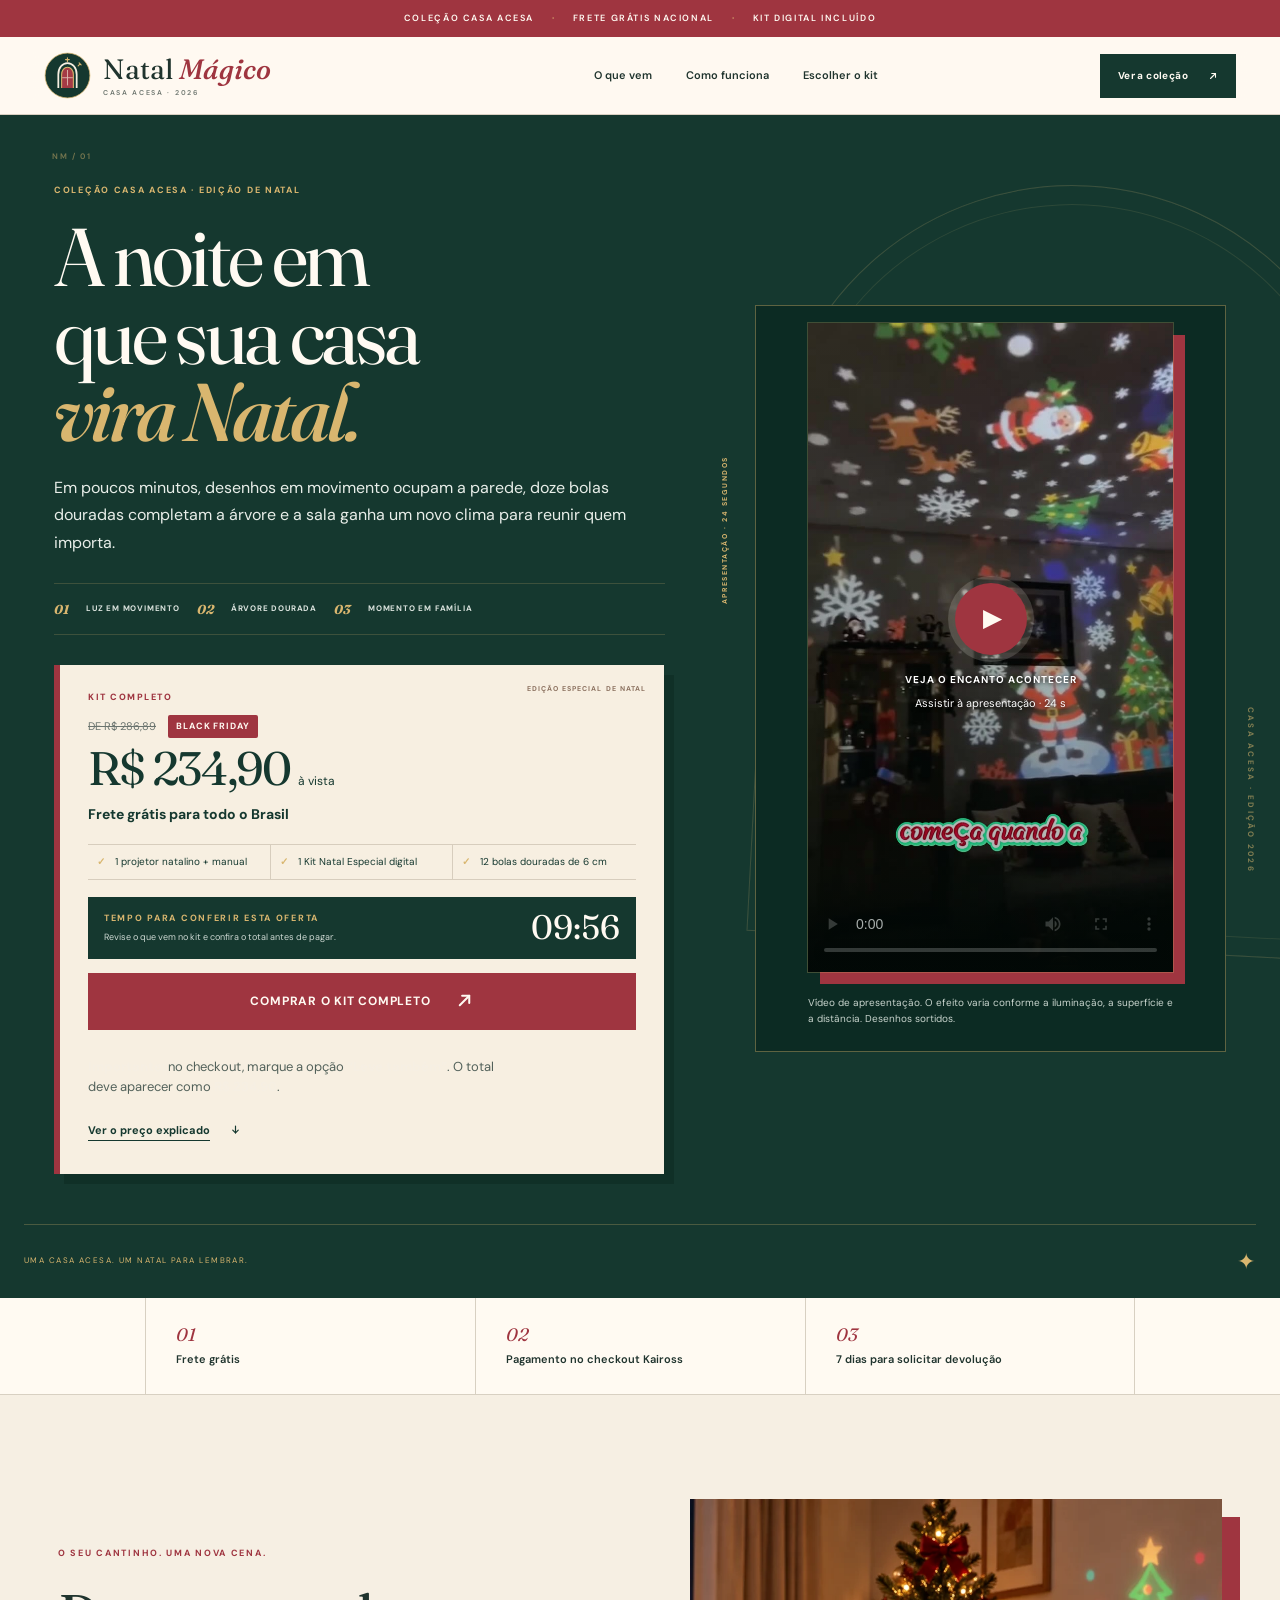
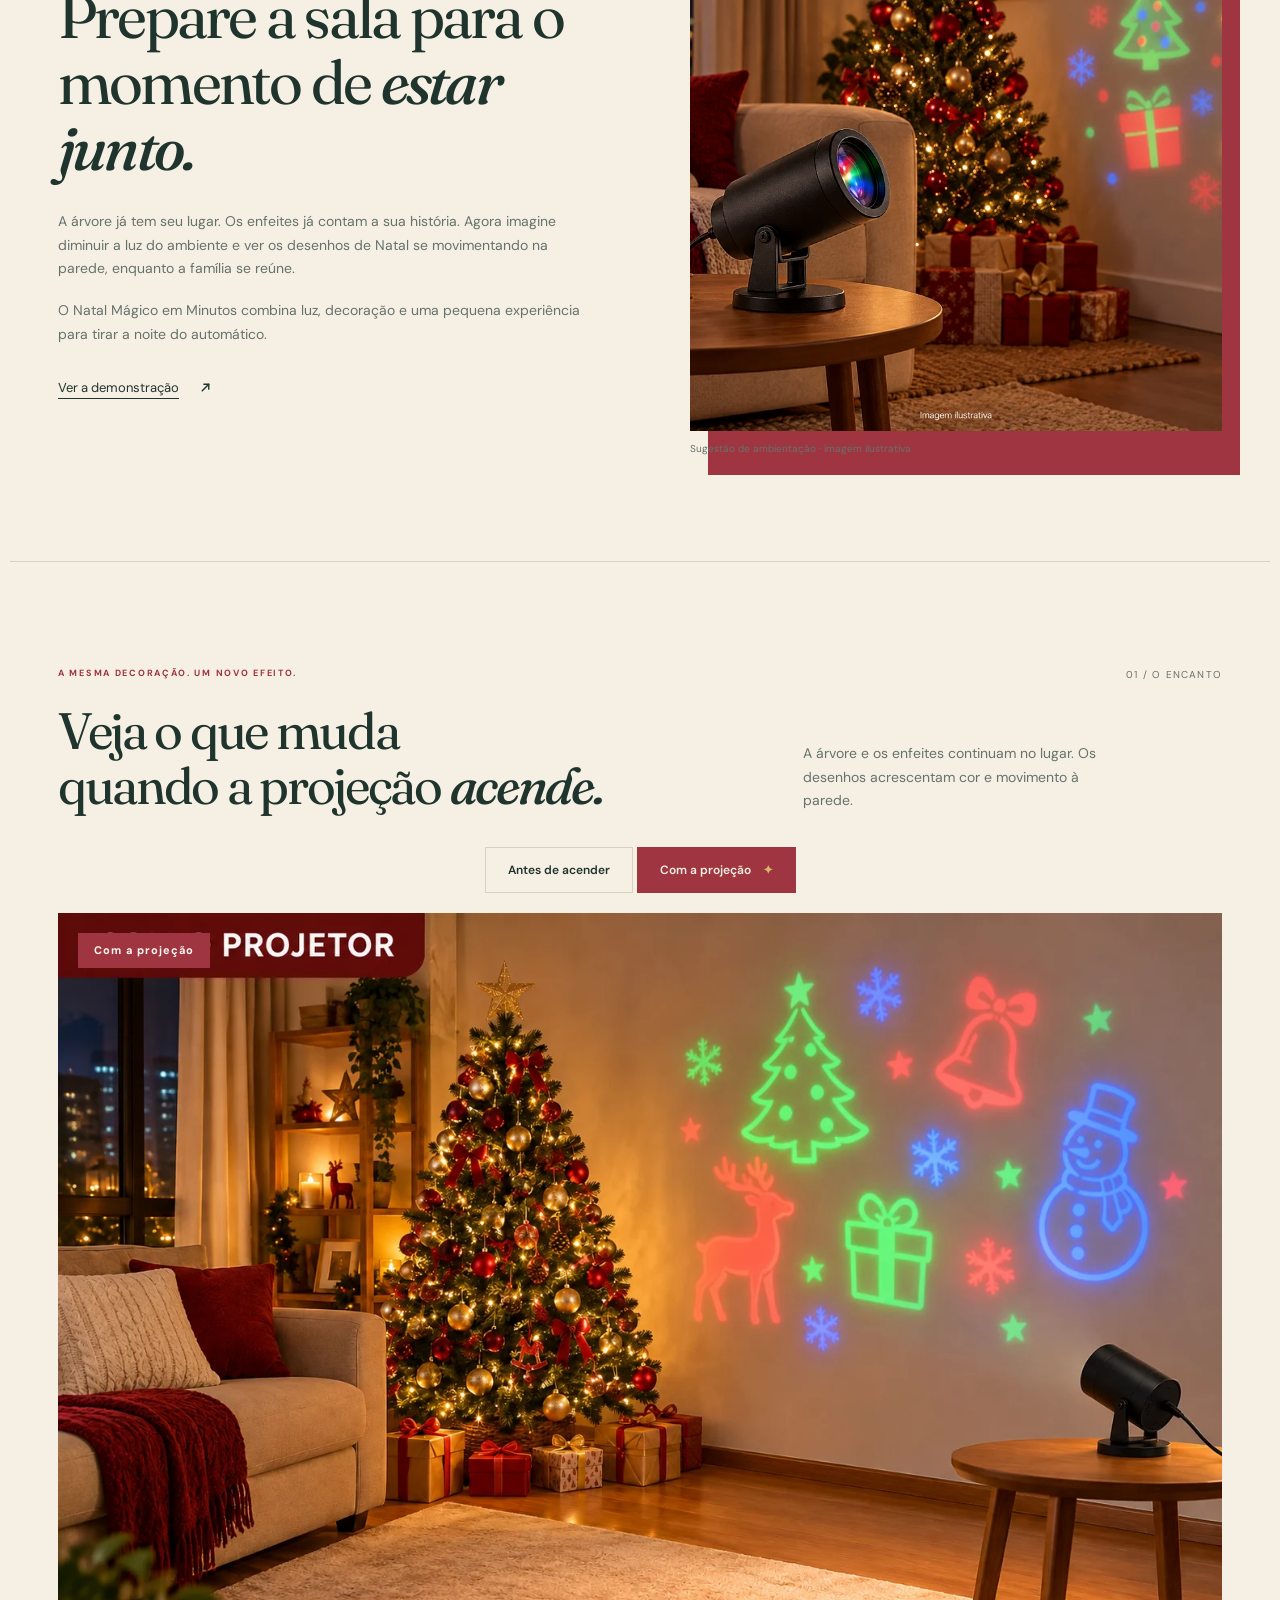
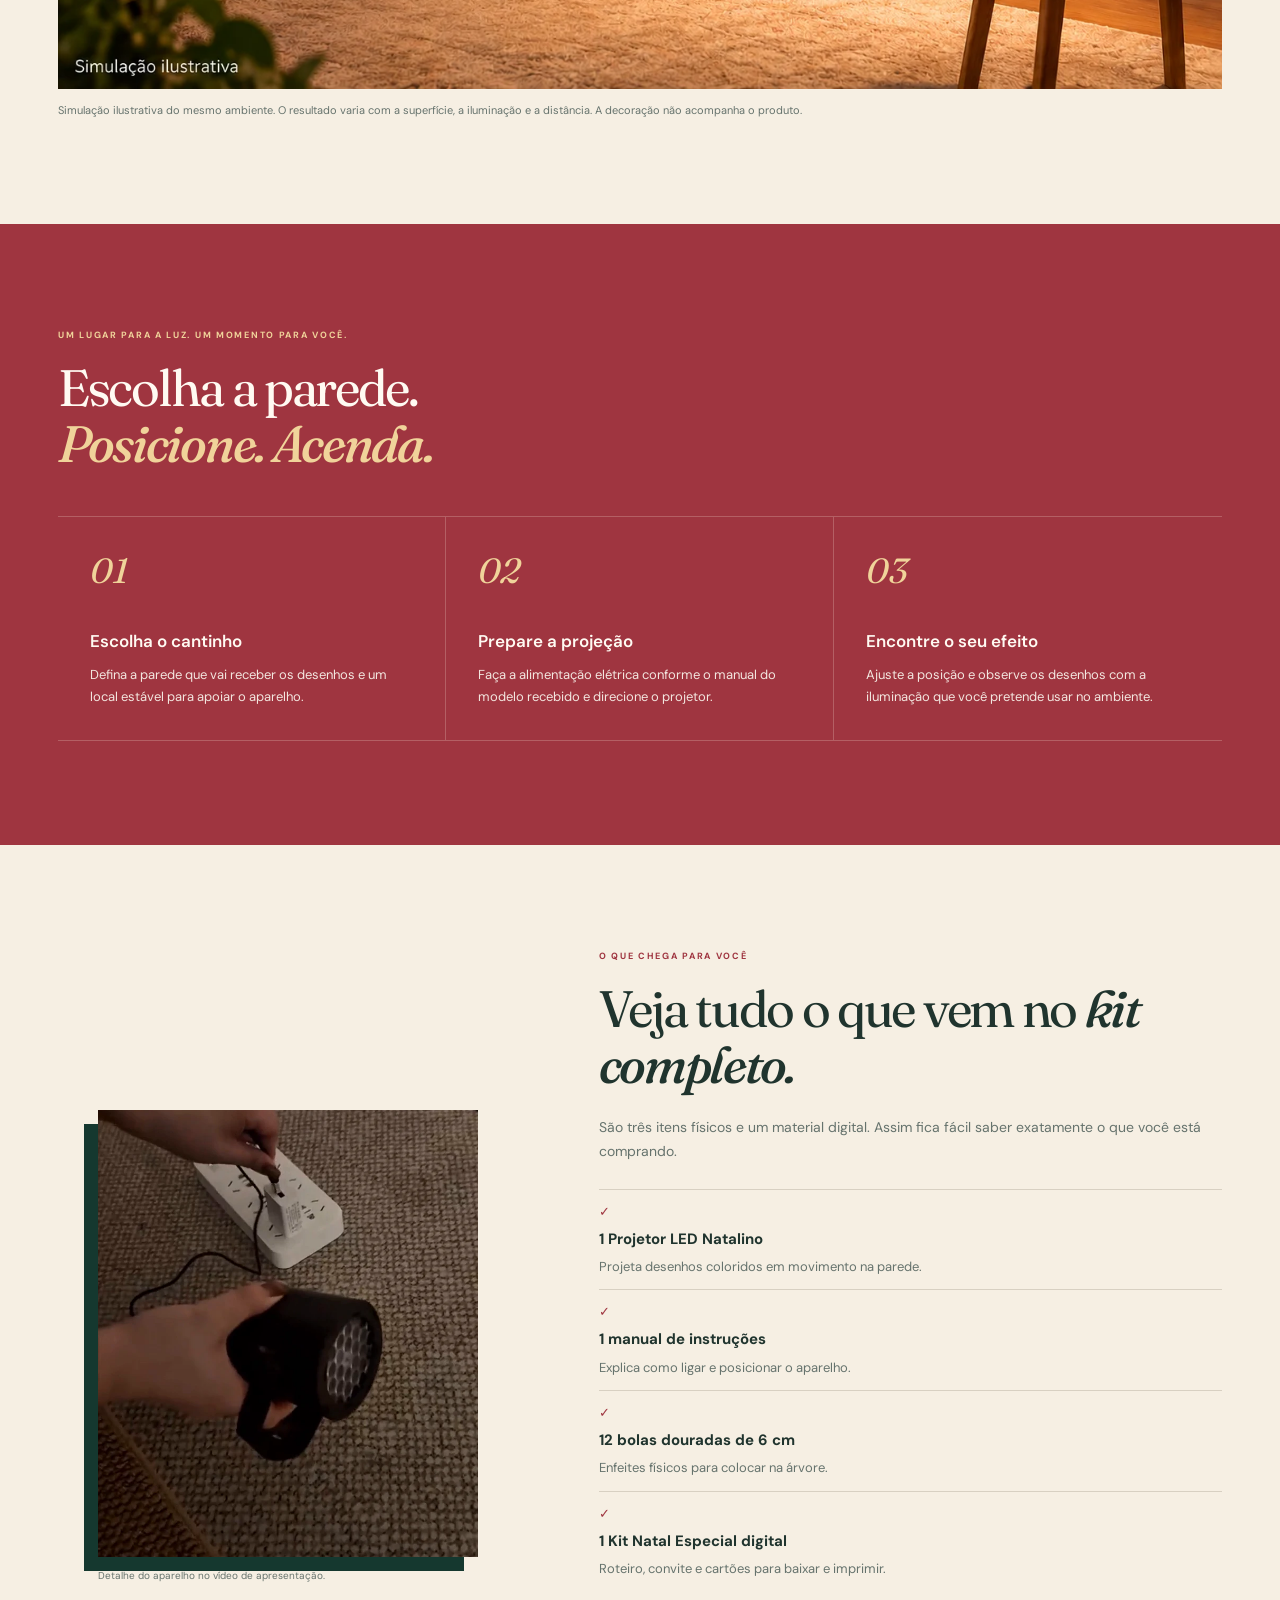
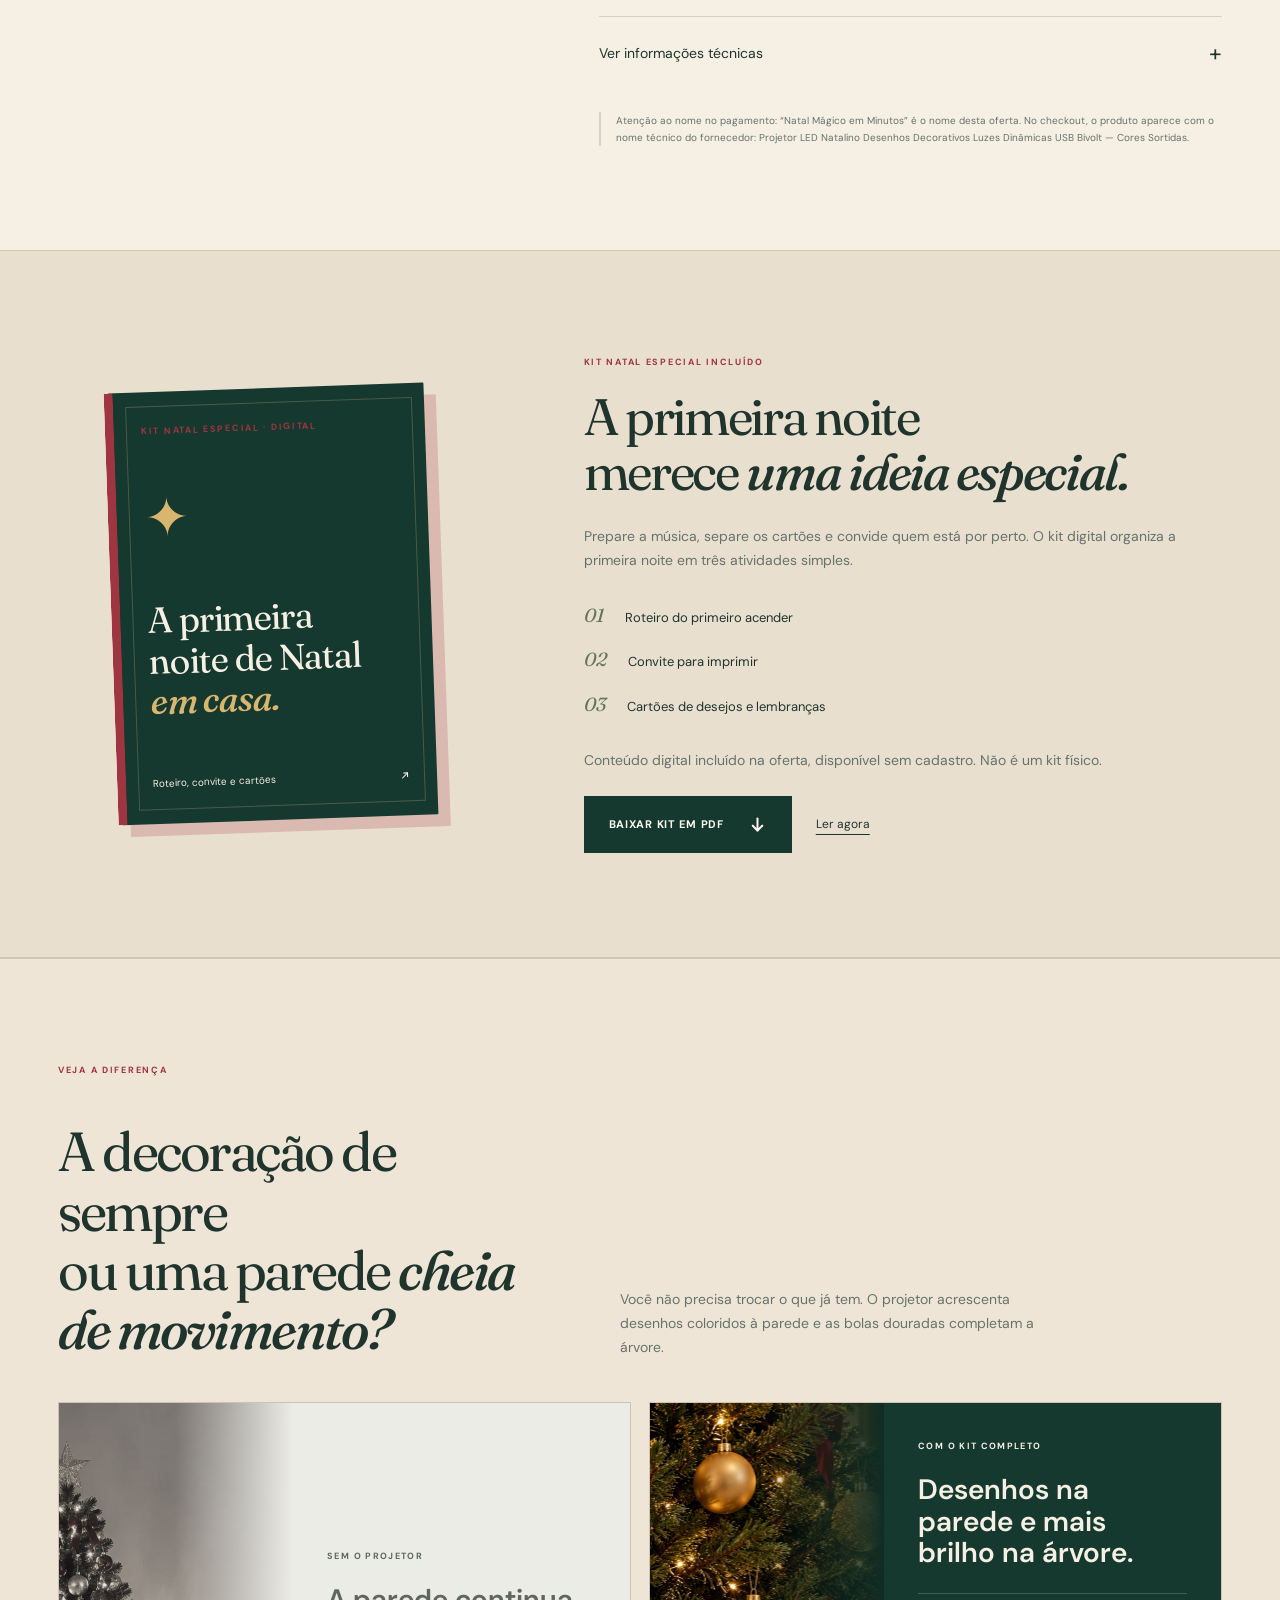
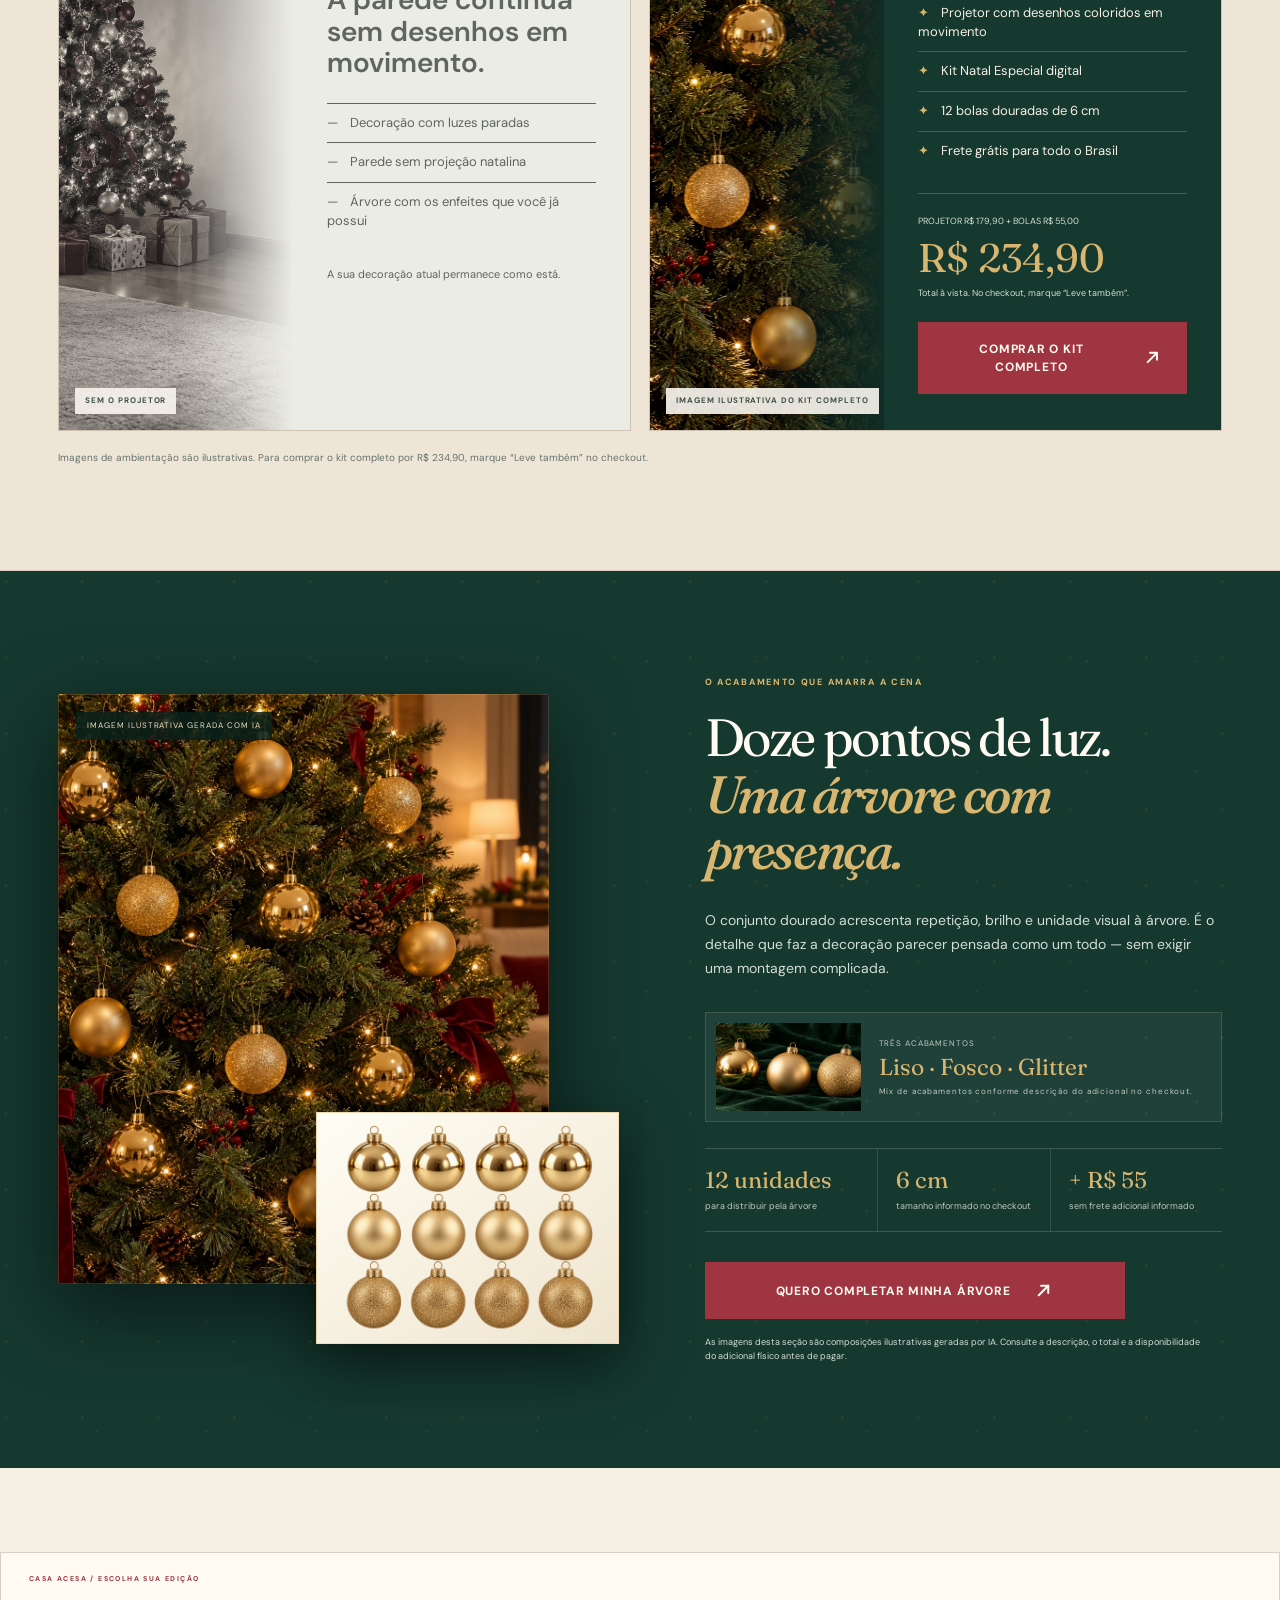
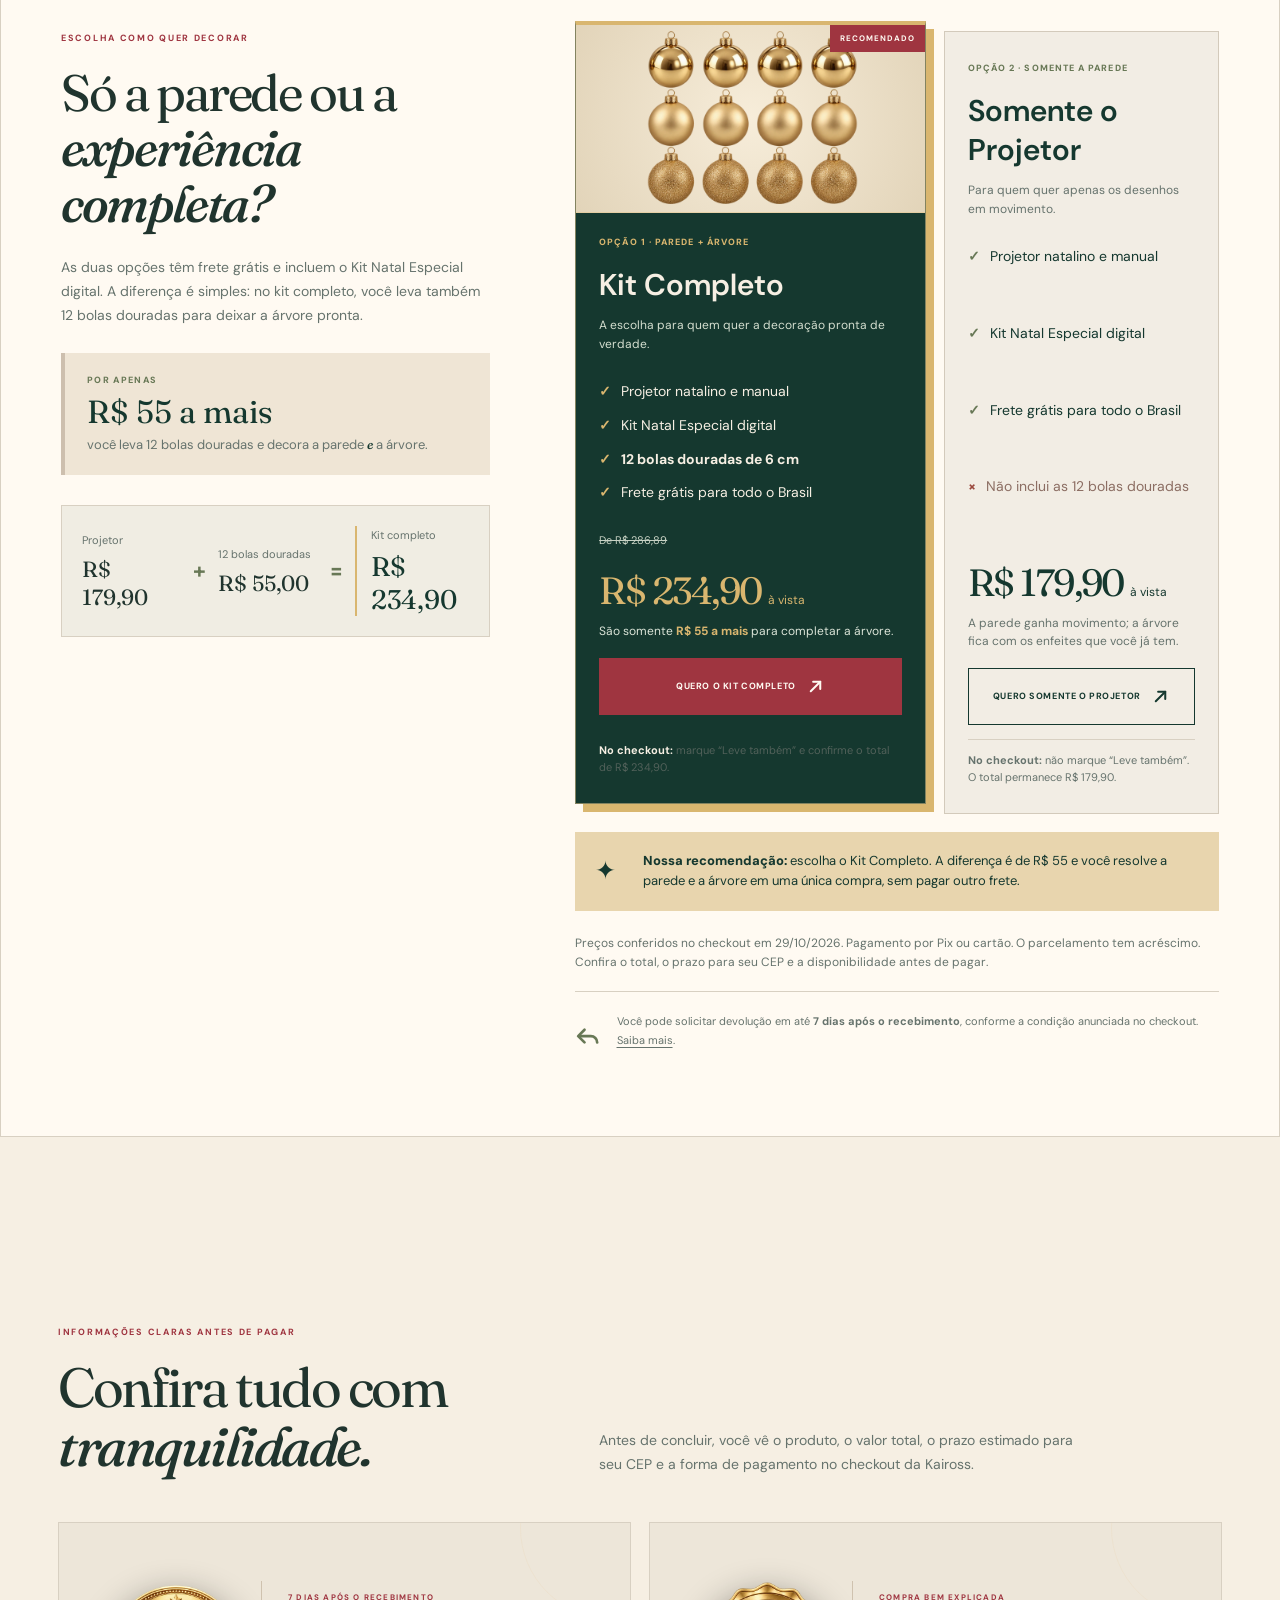
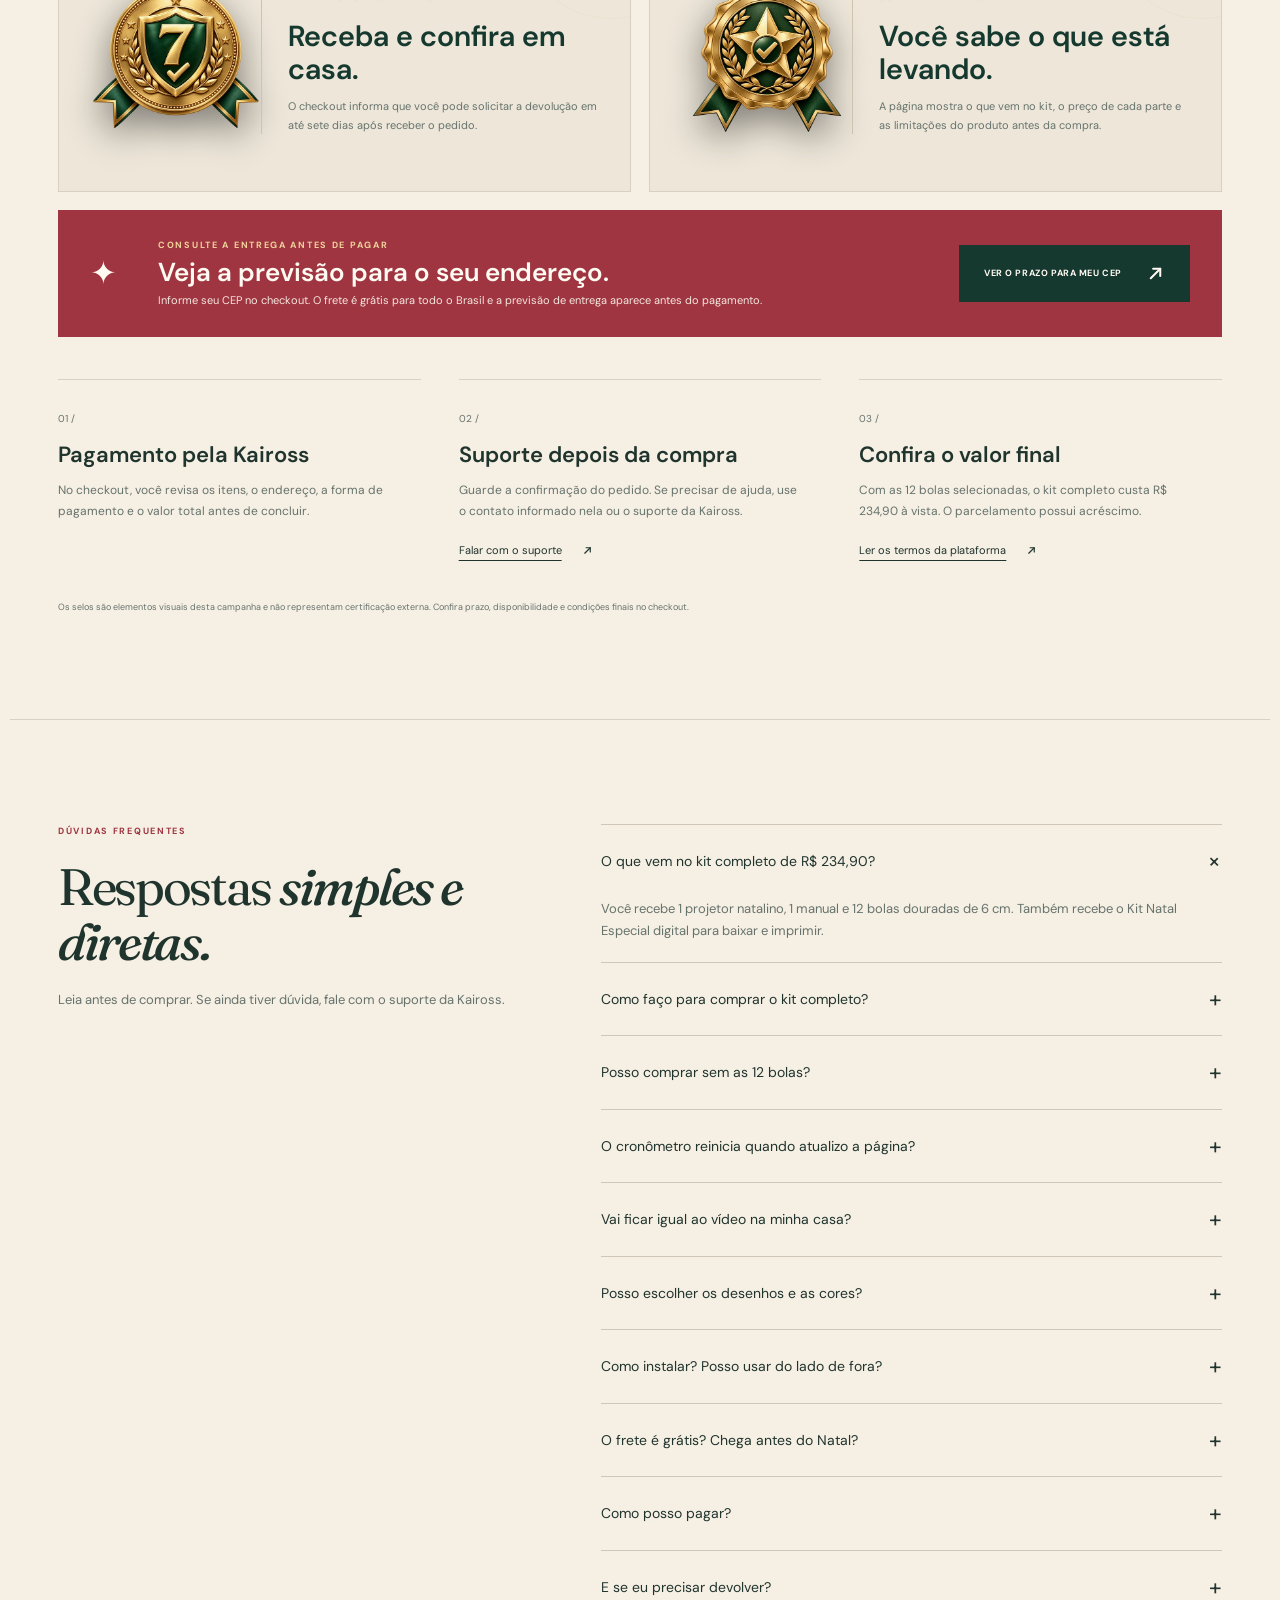
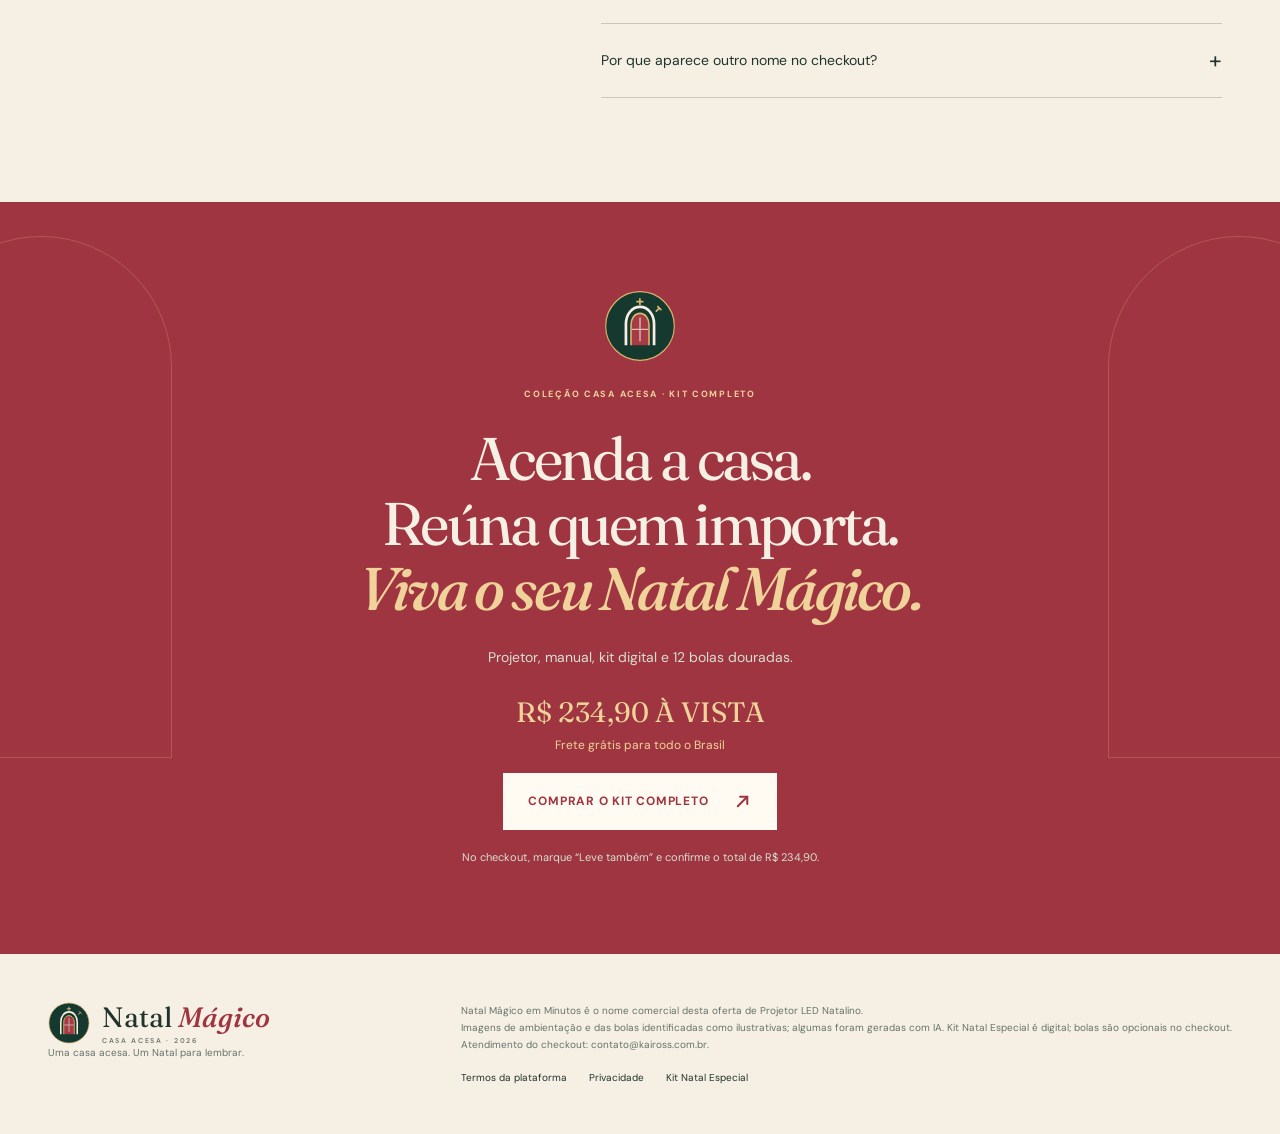
==== index.html @ cd1e938e "Corrige layout mobile do hero" ====
<!doctype html>
<html lang="pt-BR">
<head>
<meta charset="utf-8"><meta name="viewport" content="width=device-width,initial-scale=1">
<title>Natal Mágico em Minutos | Projetor + Kit Natal Especial</title>
<meta name="description" content="Kit completo Natal Mágico: projetor natalino, manual, Kit Natal Especial digital e 12 bolas douradas por R$ 234,90, com frete grátis.">
<meta name="theme-color" content="#15382f">
<meta property="og:title" content="Natal Mágico em Minutos — acenda, decore e viva o momento.">
<meta property="og:description" content="Projetor natalino + Kit Natal Especial digital. Complete com 12 bolas douradas no checkout.">
<meta property="og:type" content="website"><meta property="og:locale" content="pt_BR">
<meta property="og:image" content="https://projetornatalino.vercel.app/assets/bolas-douradas-arvore.webp">
<link rel="icon" href="favicon.svg" type="image/svg+xml"><link rel="preconnect" href="https://fonts.googleapis.com"><link rel="preconnect" href="https://fonts.gstatic.com" crossorigin><link href="https://fonts.googleapis.com/css2?family=DM+Sans:wght@400;500;600;700&amp;family=Fraunces:ital,opsz,wght@0,9..144,400;0,9..144,600;1,9..144,500&amp;display=swap" rel="stylesheet"><link rel="stylesheet" href="lume.css?v=10">
<!-- Meta Pixel Code -->
<script>
!function(f,b,e,v,n,t,s)
{if(f.fbq)return;n=f.fbq=function(){n.callMethod?
n.callMethod.apply(n,arguments):n.queue.push(arguments)};
if(!f._fbq)f._fbq=n;n.push=n;n.loaded=!0;n.version='2.0';
n.queue=[];t=b.createElement(e);t.async=!0;
t.src=v;s=b.getElementsByTagName(e)[0];
s.parentNode.insertBefore(t,s)}(window, document,'script',
'https://connect.facebook.net/en_US/fbevents.js');
fbq('init', '1838303714208051');
fbq('track', 'PageView');
</script>
<!-- End Meta Pixel Code -->
</head><body class="brand-atelier">
<a class="skip-link" href="#conteudo">Pular para o conteúdo</a>
<noscript><img height="1" width="1" style="display:none" src="https://www.facebook.com/tr?id=1838303714208051&amp;ev=PageView&amp;noscript=1" alt=""></noscript>
<div class="announcement">COLEÇÃO CASA ACESA <span aria-hidden="true">·</span> FRETE GRÁTIS NACIONAL <span aria-hidden="true">·</span> KIT DIGITAL INCLUÍDO</div>
<header class="site-header"><a class="wordmark" href="#inicio" aria-label="Natal Mágico, início"><img class="brand-mark" src="assets/natal-magico-selo.svg" alt="" width="48" height="48"><span class="brand-name">Natal <em>Mágico</em><small>CASA ACESA · 2026</small></span></a><nav aria-label="Principal"><a href="#detalhes">O que vem</a><a href="#efeito">Como funciona</a><a href="#oferta">Escolher o kit</a></nav><a class="header-buy" href="#oferta">Ver a coleção <span aria-hidden="true">↗</span></a></header>
<main id="conteudo">
<section class="hero" id="inicio" aria-labelledby="hero-title"><div class="hero-inner">
<div class="hero-heading"><p class="eyebrow">COLEÇÃO CASA ACESA · EDIÇÃO DE NATAL</p><h1 id="hero-title">A noite em que sua casa <em>vira Natal.</em></h1><p class="intro">Em poucos minutos, desenhos em movimento ocupam a parede, doze bolas douradas completam a árvore e a sala ganha um novo clima para reunir quem importa.</p><p class="hero-signature" aria-label="Projeção em movimento, decoração dourada e ritual em família"><span>01</span> LUZ EM MOVIMENTO <span>02</span> ÁRVORE DOURADA <span>03</span> MOMENTO EM FAMÍLIA</p></div>
<figure class="hero-media" id="video-produto"><div class="video-shell"><video id="product-video" width="720" height="1280" controls playsinline webkit-playsinline preload="metadata" poster="assets/vsl-projetor-capa.jpg" x-webkit-airplay="allow" aria-label="Apresentação do Natal Mágico em Minutos" aria-describedby="video-caption"><source src="assets/lume-noel-demo-ios.mp4" type="video/mp4"><track kind="captions" src="assets/lume-noel.vtt" srclang="pt-BR" label="Português" default>Seu navegador não suporta vídeo. <a href="assets/lume-noel-demo-ios.mp4">Abrir apresentação</a>.</video><button class="video-play" type="button" aria-controls="product-video"><span class="play-circle" aria-hidden="true">▶</span><span>VEJA O ENCANTO ACONTECER<small>Assistir à apresentação · 24 s</small></span></button></div><figcaption id="video-caption">Vídeo de apresentação. O efeito varia conforme a iluminação, a superfície e a distância. Desenhos sortidos.</figcaption><p class="video-status" role="status" aria-live="polite"></p><noscript><a class="light-link" href="assets/lume-noel-demo-ios.mp4">Abrir vídeo de apresentação</a></noscript></figure>
<div class="hero-offer"><p class="offer-name">KIT COMPLETO</p><div class="bf-price"><span>DE R$ 286,89</span><strong>BLACK FRIDAY</strong></div><p class="price">R$ 234,90 <span>à vista</span></p><p class="shipping">Frete grátis para todo o Brasil</p><ul class="hero-includes"><li>1 projetor natalino + manual</li><li>1 Kit Natal Especial digital</li><li>12 bolas douradas de 6 cm</li></ul><div class="countdown-card" data-countdown-card><span class="eyebrow">TEMPO PARA CONFERIR ESTA OFERTA</span><time class="countdown" data-countdown datetime="PT10M" aria-label="10 minutos restantes">10:00</time><p data-countdown-copy>Revise o que vem no kit e confira o total antes de pagar.</p><p class="sr-only" data-countdown-status aria-live="polite"></p></div><a class="button gold" href="https://pay.kaiross.com.br/gt3XULKfwOzV">COMPRAR O KIT COMPLETO<span aria-hidden="true">↗</span></a><p class="checkout-help"><strong>Importante:</strong> no checkout, marque a opção <strong>“Leve também”</strong>. O total deve aparecer como <strong>R$ 234,90</strong>.</p><a class="light-link" href="#oferta">Ver o preço explicado <span aria-hidden="true">↓</span></a></div>
</div><div class="hero-bottom"><span>UMA CASA ACESA. UM NATAL PARA LEMBRAR.</span><span aria-hidden="true">✦</span></div></section>
<div class="benefit-strip" aria-label="Destaques da compra"><span><b aria-hidden="true">✓</b> Frete grátis</span><span><b aria-hidden="true">✓</b> Pagamento no checkout Kaiross</span><span><b aria-hidden="true">✓</b> 7 dias para solicitar devolução</span></div>

<section class="section story" aria-labelledby="story-title"><div class="story-copy"><p class="eyebrow">O SEU CANTINHO. UMA NOVA CENA.</p><h2 id="story-title">Prepare a sala para o momento de <em>estar junto.</em></h2><p>A árvore já tem seu lugar. Os enfeites já contam a sua história. Agora imagine diminuir a luz do ambiente e ver os desenhos de Natal se movimentando na parede, enquanto a família se reúne.</p><p>O Natal Mágico em Minutos combina luz, decoração e uma pequena experiência para tirar a noite do automático.</p><a class="text-link" href="#video-produto">Ver a demonstração <span aria-hidden="true">↗</span></a></div><figure class="story-photo"><img src="assets/sala-lume.webp" alt="Sugestão ilustrativa de uma sala com árvore e projeção de desenhos natalinos" width="1200" height="1200" loading="lazy"><figcaption>Sugestão de ambientação · imagem ilustrativa</figcaption></figure></section>

<section class="section effect" id="efeito" aria-labelledby="effect-title"><div class="section-top"><p class="eyebrow">A MESMA DECORAÇÃO. UM NOVO EFEITO.</p><span class="section-number">01 / O ENCANTO</span></div><div class="split-heading"><h2 id="effect-title">Veja o que muda<br> quando a projeção <em>acende.</em></h2><p>A árvore e os enfeites continuam no lugar. Os desenhos acrescentam cor e movimento à parede.</p></div><div class="comparison-switch" role="group" aria-label="Comparar a ambientação"><button type="button" data-scene="before" aria-pressed="false" aria-controls="comparison-image">Antes de acender</button><button type="button" class="active" data-scene="after" aria-pressed="true" aria-controls="comparison-image">Com a projeção <span aria-hidden="true">✦</span></button></div><figure class="comparison-figure"><img id="comparison-image" src="assets/depois-lume.webp" width="1440" height="960" alt="Simulação da sala com desenhos natalinos projetados na parede" loading="lazy"><span class="image-tag" id="comparison-label">Com a projeção</span><figcaption>Simulação ilustrativa do mesmo ambiente. O resultado varia com a superfície, a iluminação e a distância. A decoração não acompanha o produto.</figcaption></figure><p id="comparison-status" class="sr-only" aria-live="polite"></p><noscript><p>Antes de acender:</p><img src="assets/antes-lume.webp" alt="Simulação da mesma sala sem a projeção" loading="lazy"></noscript></section>

<section class="steps-band" aria-labelledby="steps-title"><div class="section"><p class="eyebrow">UM LUGAR PARA A LUZ. UM MOMENTO PARA VOCÊ.</p><h2 id="steps-title">Escolha a parede.<br> <em>Posicione. Acenda.</em></h2><div class="steps"><article><span>01</span><h3>Escolha o cantinho</h3><p>Defina a parede que vai receber os desenhos e um local estável para apoiar o aparelho.</p></article><article><span>02</span><h3>Prepare a projeção</h3><p>Faça a alimentação elétrica conforme o manual do modelo recebido e direcione o projetor.</p></article><article><span>03</span><h3>Encontre o seu efeito</h3><p>Ajuste a posição e observe os desenhos com a iluminação que você pretende usar no ambiente.</p></article></div></div></section>

<section class="section product" id="detalhes" aria-labelledby="product-title"><figure class="product-photo"><img src="assets/aparelho-lume.webp" width="720" height="1280" alt="Detalhe do aparelho e da conexão, extraído do vídeo de apresentação" loading="lazy"><figcaption>Detalhe do aparelho no vídeo de apresentação.</figcaption></figure><div class="product-copy"><p class="eyebrow">O QUE CHEGA PARA VOCÊ</p><h2 id="product-title">Veja tudo o que vem no <em>kit completo.</em></h2><p>São três itens físicos e um material digital. Assim fica fácil saber exatamente o que você está comprando.</p><ul class="check-list clear-list"><li><strong>1 Projetor LED Natalino</strong><span>Projeta desenhos coloridos em movimento na parede.</span></li><li><strong>1 manual de instruções</strong><span>Explica como ligar e posicionar o aparelho.</span></li><li><strong>12 bolas douradas de 6 cm</strong><span>Enfeites físicos para colocar na árvore.</span></li><li><strong>1 Kit Natal Especial digital</strong><span>Roteiro, convite e cartões para baixar e imprimir.</span></li></ul><details class="specs"><summary>Ver informações técnicas <span aria-hidden="true">+</span></summary><dl><div><dt>Efeito</dt><dd>Desenhos natalinos em movimento</dd></div><div><dt>Iluminação</dt><dd>LED RGB multicolorido</dd></div><div><dt>Voltagem informada</dt><dd>Bivolt automático 110 V/220 V</dd></div><div><dt>Variações</dt><dd>Desenhos e cores sortidos</dd></div></dl><p class="fine-print">Siga o manual do modelo recebido para a conexão elétrica. Use em local protegido de chuva e umidade. A cobertura depende da distância, da superfície e da iluminação.</p></details><p class="supplier-note"><strong>Atenção ao nome no pagamento:</strong> “Natal Mágico em Minutos” é o nome desta oferta. No checkout, o produto aparece com o nome técnico do fornecedor: <strong>Projetor LED Natalino Desenhos Decorativos Luzes Dinâmicas USB Bivolt — Cores Sortidas.</strong></p></div></section>

<section class="guide-band" id="roteiro" aria-labelledby="guide-title"><div class="section guide-layout"><a href="roteiro.html" class="guide-cover" aria-label="Abrir o Kit Natal Especial"><span class="eyebrow">KIT NATAL ESPECIAL · DIGITAL</span><span class="cover-star" aria-hidden="true">✦</span><span class="cover-title">A primeira<br> noite de Natal<br> <em>em casa.</em></span><span class="cover-bottom">Roteiro, convite e cartões <span aria-hidden="true">↗</span></span></a><div class="guide-copy"><p class="eyebrow">KIT NATAL ESPECIAL INCLUÍDO</p><h2 id="guide-title">A primeira noite<br> merece <em>uma ideia especial.</em></h2><p>Prepare a música, separe os cartões e convide quem está por perto. O kit digital organiza a primeira noite em três atividades simples.</p><ul class="guide-list"><li><span>01</span> Roteiro do primeiro acender</li><li><span>02</span> Convite para imprimir</li><li><span>03</span> Cartões de desejos e lembranças</li></ul><p class="fine-print">Conteúdo digital incluído na oferta, disponível sem cadastro. Não é um kit físico.</p><div class="guide-actions"><a class="button green" href="downloads/primeira-noite-de-natal.pdf" download>BAIXAR KIT EM PDF <span aria-hidden="true">↓</span></a><a class="text-link" href="roteiro.html">Ler agora</a></div></div></div></section>

<section class="experience-compare" id="comparativo" aria-labelledby="compare-title"><div class="section"><div class="compare-heading"><p class="eyebrow">VEJA A DIFERENÇA</p><h2 id="compare-title">A decoração de sempre<br> ou uma parede <em>cheia de movimento?</em></h2><p>Você não precisa trocar o que já tem. O projetor acrescenta desenhos coloridos à parede e as bolas douradas completam a árvore.</p></div><div class="experience-grid"><article class="experience-card plain"><figure class="experience-media"><img src="assets/antes-lume.webp" alt="Sala natalina sem o efeito de projeção" width="1440" height="960" loading="lazy"><figcaption>Sem o projetor</figcaption></figure><div class="experience-content"><span class="experience-tag">SEM O PROJETOR</span><h3>A parede continua sem desenhos em movimento.</h3><ul><li>Decoração com luzes paradas</li><li>Parede sem projeção natalina</li><li>Árvore com os enfeites que você já possui</li></ul><p class="experience-note">A sua decoração atual permanece como está.</p></div></article><article class="experience-card magic"><figure class="experience-media"><img src="assets/bolas-douradas-arvore.webp" alt="Árvore de Natal decorada com doze bolas douradas em diferentes acabamentos" width="1254" height="1254" loading="lazy"><figcaption>Imagem ilustrativa do kit completo</figcaption></figure><div class="experience-content"><span class="experience-tag">COM O KIT COMPLETO</span><h3>Desenhos na parede e mais brilho na árvore.</h3><ul><li>Projetor com desenhos coloridos em movimento</li><li>Kit Natal Especial digital</li><li>12 bolas douradas de 6 cm</li><li>Frete grátis para todo o Brasil</li></ul><div class="combo-price"><span>PROJETOR R$ 179,90 + BOLAS R$ 55,00</span><strong>R$ 234,90</strong><small>Total à vista. No checkout, marque “Leve também”.</small></div><a class="button gold" href="https://pay.kaiross.com.br/gt3XULKfwOzV">COMPRAR O KIT COMPLETO <span aria-hidden="true">↗</span></a></div></article></div><p class="comparison-disclaimer">Imagens de ambientação são ilustrativas. Para comprar o kit completo por R$ 234,90, marque “Leve também” no checkout.</p></div></section>

<section class="gold-kit" aria-labelledby="gold-kit-title"><div class="section gold-kit-layout"><div class="gold-kit-gallery"><figure class="gold-tree"><img src="assets/bolas-douradas-arvore.webp" alt="Sugestão ilustrativa de árvore decorada com doze bolas douradas" width="1254" height="1254" loading="lazy"><figcaption>Imagem ilustrativa gerada com IA</figcaption></figure><figure class="gold-pack"><img src="assets/bolas-douradas-12.webp" alt="Composição ilustrativa do conjunto com doze bolas douradas" width="1200" height="900" loading="lazy"></figure></div><div class="gold-kit-copy"><p class="eyebrow">O ACABAMENTO QUE AMARRA A CENA</p><h2 id="gold-kit-title">Doze pontos de luz.<br><em>Uma árvore com presença.</em></h2><p>O conjunto dourado acrescenta repetição, brilho e unidade visual à árvore. É o detalhe que faz a decoração parecer pensada como um todo — sem exigir uma montagem complicada.</p><div class="finish-panel"><img src="assets/bolas-douradas-texturas.webp" alt="Detalhe ilustrativo dos acabamentos brilhante, fosco e glitter das bolas douradas" width="1600" height="800" loading="lazy"><div><span>TRÊS ACABAMENTOS</span><strong>Liso · Fosco · Glitter</strong><small>Mix de acabamentos conforme descrição do adicional no checkout.</small></div></div><ul class="gold-facts"><li><strong>12 unidades</strong><span>para distribuir pela árvore</span></li><li><strong>6 cm</strong><span>tamanho informado no checkout</span></li><li><strong>+ R$ 55</strong><span>sem frete adicional informado</span></li></ul><a class="button gold" href="https://pay.kaiross.com.br/gt3XULKfwOzV">QUERO COMPLETAR MINHA ÁRVORE <span aria-hidden="true">↗</span></a><p class="illustrative-note">As imagens desta seção são composições ilustrativas geradas por IA. Consulte a descrição, o total e a disponibilidade do adicional físico antes de pagar.</p></div></div></section>

<section class="section offer choice-offer" id="oferta" aria-labelledby="offer-title"><div class="offer-story"><p class="eyebrow">ESCOLHA COMO QUER DECORAR</p><h2 id="offer-title">Só a parede ou a <em>experiência completa?</em></h2><p>As duas opções têm frete grátis e incluem o Kit Natal Especial digital. A diferença é simples: no kit completo, você leva também 12 bolas douradas para deixar a árvore pronta.</p><div class="upgrade-callout"><span>POR APENAS</span><strong>R$ 55 a mais</strong><p>você leva 12 bolas douradas e decora a parede <em>e</em> a árvore.</p></div><div class="price-equation" aria-label="Cálculo do preço do kit completo"><div><span>Projetor</span><strong>R$ 179,90</strong></div><b aria-hidden="true">+</b><div><span>12 bolas douradas</span><strong>R$ 55,00</strong></div><b aria-hidden="true">=</b><div class="total"><span>Kit completo</span><strong>R$ 234,90</strong></div></div></div><div class="offer-options choice-options"><article class="purchase-card complete"><span class="recommended">RECOMENDADO</span><figure class="offer-ball-visual"><img src="assets/bolas-douradas-12.webp" alt="Doze bolas douradas, imagem ilustrativa" width="1200" height="900" loading="lazy"></figure><p class="choice-kicker">OPÇÃO 1 · PAREDE + ÁRVORE</p><h3>Kit Completo</h3><p class="choice-promise">A escolha para quem quer a decoração pronta de verdade.</p><ul class="card-checks"><li>Projetor natalino e manual</li><li>Kit Natal Especial digital</li><li><strong>12 bolas douradas de 6 cm</strong></li><li>Frete grátis para todo o Brasil</li></ul><p class="old-price">De R$ 286,89</p><p class="price">R$ 234,90 <span>à vista</span></p><p class="upgrade-price">São somente <strong>R$ 55 a mais</strong> para completar a árvore.</p><a class="button gold" href="https://pay.kaiross.com.br/gt3XULKfwOzV">QUERO O KIT COMPLETO<span aria-hidden="true">↗</span></a><p class="checkout-help"><strong>No checkout:</strong> marque “Leve também” e confirme o total de R$ 234,90.</p></article><article class="purchase-card projector-only"><p class="choice-kicker">OPÇÃO 2 · SOMENTE A PAREDE</p><h3>Somente o Projetor</h3><p class="choice-promise">Para quem quer apenas os desenhos em movimento.</p><ul class="card-checks"><li>Projetor natalino e manual</li><li>Kit Natal Especial digital</li><li>Frete grátis para todo o Brasil</li><li class="not-included">Não inclui as 12 bolas douradas</li></ul><p class="price">R$ 179,90 <span>à vista</span></p><p class="projector-note">A parede ganha movimento; a árvore fica com os enfeites que você já tem.</p><a class="button outline" href="https://pay.kaiross.com.br/gt3XULKfwOzV">QUERO SOMENTE O PROJETOR<span aria-hidden="true">↗</span></a><p class="basic-checkout-help"><strong>No checkout:</strong> não marque “Leve também”. O total permanece R$ 179,90.</p></article><div class="choice-verdict"><span aria-hidden="true">✦</span><p><strong>Nossa recomendação:</strong> escolha o Kit Completo. A diferença é de R$ 55 e você resolve a parede e a árvore em uma única compra, sem pagar outro frete.</p></div><p class="microcopy offer-legal">Preços conferidos no checkout em 29/10/2026. Pagamento por Pix ou cartão. O parcelamento tem acréscimo. Confira o total, o prazo para seu CEP e a disponibilidade antes de pagar.</p><div class="card-return"><span aria-hidden="true">↶</span><p>Você pode solicitar devolução em até <strong>7 dias após o recebimento</strong>, conforme a condição anunciada no checkout. <a href="#compra">Saiba mais</a>.</p></div></div></section>

<section class="section confidence" id="compra" aria-labelledby="confidence-title"><div class="trust-heading"><p class="eyebrow">INFORMAÇÕES CLARAS ANTES DE PAGAR</p><h2 id="confidence-title">Confira tudo com <em>tranquilidade.</em></h2><p>Antes de concluir, você vê o produto, o valor total, o prazo estimado para seu CEP e a forma de pagamento no checkout da Kaiross.</p></div><div class="trust-seals"><article class="trust-seal"><img src="assets/selo-7-dias.webp" alt="" width="520" height="475" loading="lazy"><div><span>7 DIAS APÓS O RECEBIMENTO</span><h3>Receba e confira em casa.</h3><p>O checkout informa que você pode solicitar a devolução em até sete dias após receber o pedido.</p></div></article><article class="trust-seal"><img src="assets/selo-compromisso-qualidade.webp" alt="" width="520" height="475" loading="lazy"><div><span>COMPRA BEM EXPLICADA</span><h3>Você sabe o que está levando.</h3><p>A página mostra o que vem no kit, o preço de cada parte e as limitações do produto antes da compra.</p></div></article></div><div class="delivery-assurance"><span class="delivery-star" aria-hidden="true">✦</span><div><p class="eyebrow">CONSULTE A ENTREGA ANTES DE PAGAR</p><h3>Veja a previsão para o seu endereço.</h3><p>Informe seu CEP no checkout. O frete é grátis para todo o Brasil e a previsão de entrega aparece antes do pagamento.</p></div><a class="button green" href="https://pay.kaiross.com.br/gt3XULKfwOzV">VER O PRAZO PARA MEU CEP <span aria-hidden="true">↗</span></a></div><div class="confidence-grid"><article><span aria-hidden="true">01 /</span><h3>Pagamento pela Kaiross</h3><p>No checkout, você revisa os itens, o endereço, a forma de pagamento e o valor total antes de concluir.</p></article><article><span aria-hidden="true">02 /</span><h3>Suporte depois da compra</h3><p>Guarde a confirmação do pedido. Se precisar de ajuda, use o contato informado nela ou o suporte da Kaiross.</p><a class="text-link" href="mailto:contato@kaiross.com.br?subject=Atendimento%20ao%20pedido%20de%20Projetor%20Natalino">Falar com o suporte ↗</a></article><article><span aria-hidden="true">03 /</span><h3>Confira o valor final</h3><p>Com as 12 bolas selecionadas, o kit completo custa R$ 234,90 à vista. O parcelamento possui acréscimo.</p><a class="text-link" href="https://app.kaiross.com.br/termos" target="_blank" rel="noopener">Ler os termos da plataforma ↗</a></article></div><p class="trust-fine-print">Os selos são elementos visuais desta campanha e não representam certificação externa. Confira prazo, disponibilidade e condições finais no checkout.</p></section>

<section class="section faq" id="duvidas" aria-labelledby="faq-title"><div><p class="eyebrow">DÚVIDAS FREQUENTES</p><h2 id="faq-title">Respostas <em>simples e diretas.</em></h2><p>Leia antes de comprar. Se ainda tiver dúvida, fale com o suporte da Kaiross.</p></div><div class="questions"><details open><summary>O que vem no kit completo de R$ 234,90?<span aria-hidden="true">+</span></summary><p>Você recebe 1 projetor natalino, 1 manual e 12 bolas douradas de 6 cm. Também recebe o Kit Natal Especial digital para baixar e imprimir.</p></details><details><summary>Como faço para comprar o kit completo?<span aria-hidden="true">+</span></summary><p>Clique no botão de compra e, no checkout, marque “Leve também”. Antes de pagar, confira se o total é R$ 234,90.</p></details><details><summary>Posso comprar sem as 12 bolas?<span aria-hidden="true">+</span></summary><p>Sim. Se não marcar “Leve também”, você compra o projetor, o manual e o kit digital por R$ 179,90 à vista.</p></details><details><summary>O cronômetro reinicia quando atualizo a página?<span aria-hidden="true">+</span></summary><p>Não. O horário final fica salvo neste navegador. Atualizar, fechar ou reabrir a página não devolve o tempo que já passou.</p></details><details><summary>Vai ficar igual ao vídeo na minha casa?<span aria-hidden="true">+</span></summary><p>O resultado depende da distância, da parede e da claridade do ambiente. Diminua a luz e ajuste a posição do projetor até encontrar o melhor efeito.</p></details><details><summary>Posso escolher os desenhos e as cores?<span aria-hidden="true">+</span></summary><p>Não. Os desenhos e as cores são sortidos. A projeção é colorida e possui movimento.</p></details><details><summary>Como instalar? Posso usar do lado de fora?<span aria-hidden="true">+</span></summary><p>Coloque o aparelho em local firme, ligue conforme o manual e aponte para a parede. Proteja o projetor e as conexões da chuva e da umidade.</p></details><details><summary>O frete é grátis? Chega antes do Natal?<span aria-hidden="true">+</span></summary><p>O frete é grátis para todo o Brasil. Informe seu CEP no checkout para ver a previsão de entrega antes de pagar.</p></details><details><summary>Como posso pagar?<span aria-hidden="true">+</span></summary><p>Você pode pagar por Pix ou cartão. O parcelamento possui acréscimo e o valor final aparece no checkout.</p></details><details><summary>E se eu precisar devolver?<span aria-hidden="true">+</span></summary><p>O checkout informa que você pode solicitar a devolução em até sete dias após receber o pedido. Use o contato da confirmação da compra ou o suporte da Kaiross.</p></details><details><summary>Por que aparece outro nome no checkout?<span aria-hidden="true">+</span></summary><p>“Natal Mágico em Minutos” é o nome desta oferta. No checkout aparece o nome técnico usado pelo fornecedor para o projetor.</p></details></div></section>

<section class="closing"><img class="closing-mark" src="assets/natal-magico-selo.svg" alt="" width="72" height="72"><p class="eyebrow">COLEÇÃO CASA ACESA · KIT COMPLETO</p><h2>Acenda a casa.<br> Reúna quem importa.<br> <em>Viva o seu Natal Mágico.</em></h2><p>Projetor, manual, kit digital e 12 bolas douradas.</p><p class="closing-price">R$ 234,90 À VISTA <span>Frete grátis para todo o Brasil</span></p><a class="button gold" href="https://pay.kaiross.com.br/gt3XULKfwOzV">COMPRAR O KIT COMPLETO<span aria-hidden="true">↗</span></a><p class="microcopy">No checkout, marque “Leve também” e confirme o total de R$ 234,90.</p></section>
</main>
<footer class="site-footer"><div><a class="wordmark" href="#inicio"><img class="brand-mark" src="assets/natal-magico-selo.svg" alt="" width="42" height="42"><span class="brand-name">Natal <em>Mágico</em><small>CASA ACESA · 2026</small></span></a><p>Uma casa acesa. Um Natal para lembrar.</p></div><div><p>Natal Mágico em Minutos é o nome comercial desta oferta de Projetor LED Natalino.<br> Imagens de ambientação e das bolas identificadas como ilustrativas; algumas foram geradas com IA. Kit Natal Especial é digital; bolas são opcionais no checkout.<br> Atendimento do checkout: <a href="mailto:contato@kaiross.com.br">contato@kaiross.com.br</a>.</p><div class="footer-links"><a href="https://app.kaiross.com.br/termos" target="_blank" rel="noopener">Termos da plataforma</a><a href="https://app.kaiross.com.br/privacidade" target="_blank" rel="noopener">Privacidade</a><a href="roteiro.html">Kit Natal Especial</a></div></div></footer>
<aside class="mobile-purchase" aria-label="Compra rápida"><div><strong>R$ 234,90 <small>à vista</small></strong><span>Kit completo · frete grátis</span></div><a class="button gold" href="https://pay.kaiross.com.br/gt3XULKfwOzV">COMPRAR<span aria-hidden="true">↗</span></a></aside>
<script src="lume.js?v=3" defer></script><script src="conversion.js?v=2" defer></script><script src="video.js?v=2" defer></script>
</body></html>
---- lume.css ----
:root{--green:#102c24;--cream:#f8f5ed;--paper:#fffcf5;--gold:#e4c58b;--ink:#233d32;--muted:#5e6b60;--line:#d7ddcf;--sage:#edf0e5;--serif:Georgia,'Times New Roman',serif;--sans:Arial,Helvetica,sans-serif}
*{box-sizing:border-box}html{scroll-behavior:smooth;scroll-padding-top:24px}body{margin:0;background:var(--cream);color:var(--ink);font:16px/1.7 var(--sans)}img,video{display:block;max-width:100%}img{height:auto}a{color:inherit}button{font:inherit;cursor:pointer}button,a{-webkit-tap-highlight-color:transparent}a:focus-visible,button:focus-visible,summary:focus-visible,input:focus-visible{outline:3px solid #a6501f;outline-offset:5px}h1,h2,h3,p,figure{margin:0}h1,h2,h3{font-weight:400}h1,h2{font-family:var(--serif);line-height:1.08;letter-spacing:-.045em}h2{font-size:clamp(36px,4vw,56px)}em{font-weight:400}p+p{margin-top:18px}a{text-decoration:none}.section{max-width:1240px;padding:88px 48px;margin:0 auto}.eyebrow{font-size:10px;font-weight:700;letter-spacing:.18em;line-height:1.6}.section-number{font-size:10px;letter-spacing:.12em;color:var(--muted)}.section-top{display:flex;justify-content:space-between;gap:16px}.text-link,.light-link{text-decoration:underline;text-underline-offset:6px;display:inline-flex;align-items:center;gap:20px;font-size:13px;padding:10px 0}.light-link{color:var(--cream)}.button{display:inline-flex;align-items:center;justify-content:center;gap:24px;border:1px solid transparent;border-radius:3px;min-height:54px;padding:17px 24px;font-size:12px;line-height:1.5;font-weight:700;letter-spacing:.045em;text-align:center;transition:background .2s,transform .2s}.button:hover{transform:translateY(-2px)}.button span{font-size:19px;line-height:1}.gold{background:var(--gold);color:var(--green)}.gold:hover{background:#efdaaf}.green{background:var(--green);color:var(--cream)}.green:hover{background:#23483b}.microcopy,.fine-print{font-size:12px;line-height:1.65;color:var(--muted)}.sr-only,.skip-link:not(:focus){position:absolute;width:1px;height:1px;padding:0;margin:-1px;overflow:hidden;clip:rect(0,0,0,0);white-space:nowrap;border:0}.skip-link:focus{position:fixed;top:8px;left:8px;background:var(--cream);padding:12px;z-index:1000}
.announcement{background:var(--green);color:var(--gold);text-align:center;font-size:9px;letter-spacing:.16em;padding:10px 16px}.announcement span{margin:0 14px}.site-header{max-width:1440px;margin:auto;padding:22px 48px;display:flex;align-items:center;justify-content:space-between;gap:32px}.wordmark{display:flex;position:relative;align-items:center;gap:7px;font:29px/1.1 var(--serif);padding:5px 0 17px;white-space:nowrap}.wordmark .brand-star{margin-right:7px;font-size:25px}.brand-sub{position:absolute;left:40px;bottom:0;font:7px/1 var(--sans);letter-spacing:.28em}.site-header nav{display:flex;gap:28px;font-size:12px}.header-buy{padding:10px 0;border-bottom:1px solid var(--line);font-size:12px;display:flex;gap:20px;align-items:center}
.hero{background:var(--green);color:var(--cream)}.hero-inner{max-width:1240px;margin:auto;display:grid;grid-template-columns:1.2fr .8fr;grid-template-areas:'heading media' 'offer media';column-gap:72px;row-gap:28px;padding:62px 48px 42px;align-items:center}.hero-heading{grid-area:heading;align-self:end}.hero .eyebrow{color:var(--gold);font-size:9px;letter-spacing:.15em}.hero h1{font-size:clamp(52px,5.5vw,78px);margin:24px 0;max-width:650px}.hero h1 em{color:var(--gold)}.hero .intro{font-size:16px;max-width:470px;color:#e3e7dc;line-height:1.8}.hero-media{grid-area:media;min-width:0;position:relative}.video-shell{position:relative;width:100%;max-width:335px;margin:0 auto;aspect-ratio:9/16;background:#061910;box-shadow:0 0 0 1px #e4c58b50,12px 12px 0 #e4c58b0c;border-radius:5px;overflow:hidden}.video-shell video{width:100%;height:100%;object-fit:contain}.video-shell video::cue{background:#102c24e6;color:#fff;font:14px Arial}.video-play{position:absolute;inset:0;width:100%;border:0;padding:25px;display:flex;flex-direction:column;align-items:center;justify-content:center;gap:16px;background:linear-gradient(transparent,#04150f60);color:#fff;font-size:10px;font-weight:700;letter-spacing:.1em;text-shadow:0 1px 4px #000}.video-play small{display:block;font-size:11px;font-weight:400;letter-spacing:0;margin-top:6px}.play-circle{display:grid;place-items:center;padding-left:4px;width:70px;height:70px;border-radius:50%;background:var(--gold);color:var(--green);font-size:23px;text-shadow:none}.video-play[hidden]{display:none}.hero-media figcaption,.video-status{max-width:335px;font-size:10px;line-height:1.6;margin:15px auto 0;color:#d1d9c9}.video-status:empty{display:none}.hero-offer{grid-area:offer;align-self:start}.price{font:44px/1.1 var(--serif);letter-spacing:-.04em}.price span{font:12px var(--sans);letter-spacing:0}.hero .price{color:var(--gold)}.shipping{font-size:14px;font-weight:700;margin-top:8px}.installments{font-size:13px;line-height:1.6;margin:14px 0 21px}.installments small{font-size:11px;opacity:.85}.hero-offer .button{width:100%;max-width:370px}.hero-offer .microcopy{color:#cbd7c7;margin-top:14px;font-size:11px}.hero-offer .light-link{font-size:11px;margin-top:14px}.hero-bottom{max-width:1144px;margin:auto;border-top:1px solid #e4c58b30;padding:18px 0;color:var(--gold);display:flex;justify-content:space-between;align-items:center;font-size:8px;letter-spacing:.18em}.hero-bottom>span:last-child{font-size:22px}.benefit-strip{display:flex;justify-content:center;gap:65px;border-bottom:1px solid var(--line);padding:25px 28px;font-size:12px}.benefit-strip b{color:#6b7451;margin-right:12px;font-size:18px}
.story{display:grid;grid-template-columns:1fr 1fr;align-items:center;gap:76px}.story h2{margin:22px 0 28px}.story-copy>p:not(.eyebrow){font-size:14px;color:var(--muted)}.story-copy .text-link{margin-top:20px}.story-photo img{width:100%;aspect-ratio:1;object-fit:cover;border-radius:3px}.story-photo figcaption{font-size:10px;color:var(--muted);margin-top:9px}.effect{padding-top:22px}.split-heading{display:grid;grid-template-columns:1.6fr 1fr;align-items:end;gap:75px;margin:20px 0 34px}.split-heading>p{font-size:14px;color:var(--muted);max-width:300px}.comparison-switch{display:flex;gap:4px;justify-content:center;margin-bottom:20px}.comparison-switch button{background:transparent;color:var(--ink);border:1px solid var(--line);min-height:46px;padding:10px 22px;font-size:12px}.comparison-switch button.active{background:var(--green);color:var(--cream);border-color:var(--green)}.comparison-switch button span{margin-left:9px;color:var(--gold)}.comparison-figure{position:relative}.comparison-figure img{width:100%;height:auto;aspect-ratio:1.5;object-fit:contain;background:var(--sage);border-radius:3px}.image-tag{position:absolute;left:20px;top:20px;background:var(--cream);color:var(--green);padding:8px 16px;border-radius:2px;font-size:11px}.comparison-figure figcaption{font-size:11px;color:var(--muted);margin-top:12px;max-width:780px}
.steps-band{background:var(--sage)}.steps-band .section{padding-top:62px;padding-bottom:62px}.steps-band h2{margin-top:18px}.steps{display:grid;grid-template-columns:repeat(3,1fr);gap:45px;margin-top:45px}.steps article>span{display:block;font:italic 35px var(--serif);color:#647557;border-bottom:1px solid #c7d0bd;padding-bottom:15px;margin-bottom:20px}.steps h3{font-size:17px;margin-bottom:8px}.steps p{font-size:13px;color:var(--muted)}
.product{display:grid;grid-template-columns:.85fr 1.15fr;gap:80px;align-items:center}.product-photo{max-width:380px;justify-self:center;width:100%}.product-photo img{width:100%;aspect-ratio:.85;object-fit:cover;object-position:center 64%;border-radius:3px}.product-photo figcaption{font-size:10px;color:var(--muted);margin-top:10px}.product h2{margin:18px 0 24px}.product-copy>p:not(.eyebrow){font-size:14px;color:var(--muted)}.check-list{list-style:none;padding:0;margin:25px 0}.check-list li{border-top:1px solid var(--line);padding:11px 0;font-size:13px}.check-list li:before{content:'✓';color:#53663d;margin-right:14px}details{border-top:1px solid var(--line)}summary{display:flex;align-items:center;justify-content:space-between;gap:20px;list-style:none;cursor:pointer;padding:19px 0;font-size:14px;line-height:1.5}summary::-webkit-details-marker{display:none}summary span{font-size:23px;flex-shrink:0}details[open] summary span{transform:rotate(45deg)}dl{margin:0 0 18px}dl>div{display:grid;grid-template-columns:1fr 1.2fr;gap:20px;border-bottom:1px solid var(--line);padding:10px 0;font-size:12px}dt{color:var(--muted)}dd{margin:0}.supplier-note{font-size:10px!important;line-height:1.7;margin-top:22px;border-left:2px solid var(--line);padding-left:15px}.supplier-note strong{font-weight:400}
.guide-band{background:#eee9dc;border-top:1px solid #e2ddcc;border-bottom:1px solid #e2ddcc}.guide-layout{display:grid;grid-template-columns:.8fr 1.2fr;gap:100px;align-items:center}.guide-cover{position:relative;background:var(--green);color:var(--cream);width:100%;max-width:320px;aspect-ratio:.74;justify-self:center;box-shadow:9px 9px 0 #102c2415;display:flex;flex-direction:column;justify-content:space-between;padding:32px 27px;border-left:9px solid #203f33;border-radius:1px;transform:rotate(-3deg)}.guide-cover:before{content:'';position:absolute;inset:14px 12px;border:1px solid #e4c58b40;pointer-events:none}.guide-cover .eyebrow{font-size:8px;color:var(--gold)}.cover-star{font-size:54px;color:var(--gold);line-height:1}.cover-title{font:36px/1.12 var(--serif);letter-spacing:-.03em}.cover-title em{color:var(--gold)}.cover-bottom{display:flex;justify-content:space-between;font-size:10px;gap:20px}.guide-copy h2{margin:20px 0 25px}.guide-copy>p:not(.eyebrow){font-size:14px;color:var(--muted)}.guide-list{padding:0;list-style:none;margin:22px 0}.guide-list li{padding:9px 0;font-size:13px}.guide-list li span{font:italic 19px var(--serif);margin-right:18px;color:#627557}.guide-actions{display:flex;gap:24px;align-items:center;flex-wrap:wrap;margin-top:24px}.guide-actions .button{font-size:11px}.guide-actions .text-link{font-size:12px}
.offer{display:grid;grid-template-columns:1.1fr .9fr;gap:85px;align-items:center;padding-top:100px;padding-bottom:100px}.offer h2{margin:20px 0 25px}.offer-story>p:not(.eyebrow){color:var(--muted);font-size:14px;max-width:420px}.offer-includes{list-style:none;padding:0;margin:30px 0 0}.offer-includes li{display:flex;gap:22px;align-items:start;padding:18px 0;border-top:1px solid var(--line)}.offer-includes li>span{font:italic 22px var(--serif);color:#687856}.offer-includes strong{font-size:14px;font-weight:500}.offer-includes li p{font-size:12px;color:var(--muted);margin-top:5px}.purchase-card{padding:36px;background:var(--green);color:var(--cream);box-shadow:10px 10px 0 #e9e6da;border-top:3px solid var(--gold)}.purchase-card>.eyebrow{color:var(--gold)}.purchase-card h3{font:38px var(--serif);margin:15px 0 8px}.card-description{font-size:11px;color:#d4decf;border-bottom:1px solid #d4decf40;padding-bottom:23px;margin-bottom:25px}.purchase-card .price{color:var(--gold);font-size:46px}.purchase-card .shipping{font-size:12px}.purchase-card .button{width:100%;font-size:10px;gap:10px;padding:18px 12px}.purchase-card .microcopy{color:#d4decf;font-size:10px;margin-top:16px}.card-return{display:flex;gap:16px;border-top:1px solid #d4decf40;margin-top:23px;padding-top:20px;font-size:11px;color:#d4decf}.card-return>span{font-size:27px;color:var(--gold)}.card-return a{text-decoration:underline;text-underline-offset:3px}.confidence{padding-top:0;border-bottom:1px solid var(--line)}.confidence h2{font-size:clamp(34px,3.5vw,47px);margin:18px 0 35px}.confidence-grid{display:grid;grid-template-columns:repeat(3,1fr);gap:38px}.confidence-grid article{border-top:1px solid var(--line);padding-top:20px}.confidence-grid article>span{font-size:10px;color:var(--muted)}.confidence-grid h3{font-size:16px;margin:12px 0}.confidence-grid p{font-size:12px;color:var(--muted)}.confidence-grid .text-link{font-size:11px;margin-top:10px}
.faq{display:grid;grid-template-columns:1fr 1.3fr;gap:65px}.faq h2{margin:20px 0}.faq>div>p:last-child{font-size:13px;color:var(--muted)}.questions details:last-child{border-bottom:1px solid var(--line)}.questions details>p{padding:0 24px 20px 0;font-size:13px;color:var(--muted)}.closing{background:var(--green);color:var(--cream);text-align:center;padding:70px 25px}.closing-star{display:block;color:var(--gold);font-size:36px;margin-bottom:20px}.closing>.eyebrow{color:var(--gold)}.closing h2{font-size:clamp(40px,4.7vw,65px);margin:25px auto;max-width:900px}.closing h2 em{color:var(--gold)}.closing>p:not([class]){font-size:14px;color:#d7dfd0}.closing .closing-price{font:28px var(--serif);color:var(--gold);margin:25px 0 20px}.closing-price span{display:block;font:12px var(--sans);margin-top:8px}.closing .microcopy{color:#d7dfd0;font-size:11px;margin-top:18px}.site-footer{max-width:1440px;margin:auto;display:flex;justify-content:space-between;gap:40px;padding:40px 48px}.site-footer .wordmark{padding-bottom:9px}.site-footer p{font-size:10px;color:var(--muted)}.site-footer a:hover{text-decoration:underline}.footer-links{display:flex;gap:22px;margin-top:16px;font-size:10px}.mobile-purchase{display:none}

/* Black Friday offer and honest per-session decision timer. */
.bf-price{display:flex;align-items:center;gap:12px;margin-bottom:8px}.bf-price>span,.old-price{font-size:11px;text-decoration:line-through;color:#c8d2c4}.bf-price strong{background:#a6501f;color:#fff5df;padding:4px 8px;border-radius:2px;font-size:9px;letter-spacing:.1em}.countdown-card{max-width:370px;border:1px solid #e4c58b55;background:#071e17;padding:14px 16px;margin:18px 0}.countdown-card .eyebrow{display:block;color:var(--gold);font-size:7px}.countdown{display:block;font:38px/1.05 var(--serif);color:var(--cream);font-variant-numeric:tabular-nums;margin:6px 0}.countdown-card p{font-size:9px;line-height:1.5;color:#cbd7c7}.countdown-card.expired{border-color:#9ca99a}.countdown-card.expired .countdown{color:#cbd7c7}
.experience-compare{background:#e9e3d5;border-block:1px solid #dcd3c2}.experience-compare .section{max-width:1240px}.compare-heading{display:grid;grid-template-columns:1fr 1.25fr;gap:45px 80px;align-items:end;margin-bottom:42px}.compare-heading .eyebrow{grid-column:1/-1}.compare-heading h2{font-size:clamp(40px,4.3vw,60px)}.compare-heading>p:last-child{font-size:14px;color:var(--muted);max-width:420px}.experience-grid{display:grid;grid-template-columns:1fr 1fr;gap:24px}.experience-card{position:relative;padding:38px;min-height:430px;border:1px solid #cfd5c7;overflow:hidden}.experience-card h3{font:32px/1.12 var(--serif);max-width:440px;margin:22px 0 26px}.experience-card ul{list-style:none;margin:0;padding:0}.experience-card li{padding:12px 0;border-top:1px solid currentColor;font-size:13px}.experience-card li:before{content:'—';margin-right:12px}.experience-tag{font-size:9px;font-weight:700;letter-spacing:.15em}.experience-card.plain{background:#ecece6;color:#5f665f;filter:saturate(.6)}.experience-card.plain .experience-note{font-size:11px;position:absolute;left:38px;right:38px;bottom:34px}.experience-card.magic{background:radial-gradient(circle at 92% 10%,#e4c58b 0 9px,transparent 10px),radial-gradient(circle at 86% 22%,#b88a37 0 15px,transparent 16px),radial-gradient(circle at 96% 36%,#e8d7aa 0 12px,transparent 13px),var(--green);color:var(--cream);border-color:var(--green)}.experience-card.magic li{border-color:#ffffff30}.experience-card.magic li:before{content:'✦';color:var(--gold)}.combo-price{border-top:1px solid #ffffff30;margin-top:22px;padding-top:20px}.combo-price span,.combo-price small{display:block;font-size:9px;color:#d4decf}.combo-price strong{display:block;font:40px var(--serif);color:var(--gold);margin:4px 0}.experience-card .button{width:100%;margin-top:22px}.comparison-disclaimer{font-size:10px;color:var(--muted);margin-top:18px;max-width:850px}
.offer{grid-template-columns:.8fr 1.2fr}.offer-options{display:grid;grid-template-columns:1fr 1fr;gap:16px;align-items:start}.offer-options .purchase-card{padding:27px 23px;box-shadow:none;height:100%}.offer-options .purchase-card.complete{background:#183d31;box-shadow:7px 7px 0 #e4c58b55}.purchase-card .old-price{color:#c8d2c4;margin:6px 0 2px}.offer-options .purchase-card h3{font-size:30px}.offer-options .purchase-card .price{font-size:38px}.offer-options .purchase-card .button{font-size:9px}.offer-options .offer-legal,.offer-options .card-return{grid-column:1/-1}.offer-options .offer-legal{color:var(--muted);margin-top:5px}.offer-options .card-return{color:var(--muted);border-color:var(--line);margin-top:0}.offer-options .card-return>span{color:#687856}
/* The companion guide stays readable offline and prints without site controls. */
.guide-page{max-width:900px;margin:auto;padding:70px 40px}.guide-page h1{font-size:clamp(42px,6vw,70px);margin:20px 0 30px}.guide-page h2{font-size:33px;margin-bottom:20px}.guide-page>section{margin-top:55px;padding-top:35px;border-top:1px solid var(--line)}.guide-page p{max-width:680px;font-size:15px}.guide-page .guide-actions{margin-top:25px}.print-button{background:transparent;color:var(--green);border:1px solid var(--line)}.printable-cards{display:grid;grid-template-columns:repeat(3,1fr);gap:20px;margin-top:30px}.printable-card{border:1px dashed #9aa78c;background:var(--paper);padding:25px;min-height:220px}.printable-card h3{font:22px/1.25 var(--serif);margin-bottom:25px}.write-line{display:block;border-bottom:1px solid #b7c2a9;min-height:30px;margin-top:14px}.invitation{max-width:480px;border:1px solid var(--green);padding:35px;background:var(--paper);margin-top:25px}.invitation h3{font:32px var(--serif);margin:10px 0 25px}.guide-checks{list-style:none;padding:0;margin:25px 0}.guide-checks li{border-bottom:1px solid var(--line)}.guide-checks label{display:flex;gap:16px;align-items:start;padding:15px 0;cursor:pointer;font-size:14px}.guide-checks input{accent-color:var(--green);width:18px;height:18px;flex-shrink:0;margin-top:4px}.guide-page .fine-print{font-size:12px}
@media(min-width:1450px){.hero-inner{padding-top:75px;padding-bottom:55px}.hero-media .video-shell{max-width:360px}}
@media(max-width:1000px){.site-header{padding:22px 32px}.section{padding:65px 32px}.hero-inner{padding:50px 32px 35px;gap:24px 40px}.hero h1{font-size:58px}.hero-bottom{margin:0 32px}.story,.product,.guide-layout,.offer{gap:40px}.hero .intro{font-size:14px}.benefit-strip{gap:24px;font-size:10px}.split-heading{gap:30px}.purchase-card{padding:27px}.site-footer{padding:35px 32px}.hero .price{font-size:38px}.offer{grid-template-columns:1fr}.offer-story{max-width:760px}.offer-options{max-width:760px}.compare-heading{gap:35px}.experience-card{padding:30px}.experience-card.plain .experience-note{left:30px;right:30px}}
@media(max-width:700px){html{scroll-padding-bottom:100px}body{padding-bottom:calc(84px + env(safe-area-inset-bottom,0px))}.announcement{font-size:8px;letter-spacing:.07em;padding:9px 12px}.announcement span{margin:0 4px}.site-header{padding:18px 24px;gap:18px}.wordmark{font-size:23px}.wordmark .brand-star{font-size:21px;margin-right:4px}.brand-sub{left:33px}.site-header nav{display:none}.header-buy{font-size:10px;gap:8px}.section{padding:56px 24px}.hero-inner{padding:34px 24px 25px;grid-template-columns:1fr;grid-template-areas:'heading' 'media' 'offer';gap:26px}.hero .eyebrow{font-size:8px;letter-spacing:.12em}.hero h1{font-size:clamp(43px,10.5vw,61px);margin:18px 0}.hero .intro{font-size:14px;max-width:490px}.hero-media{width:100%;display:grid;grid-template-columns:1fr;justify-items:center}.video-shell{max-width:270px}.hero-media figcaption{max-width:330px;font-size:10px}.hero-offer{width:100%;max-width:480px;justify-self:center}.hero-offer .button{max-width:none;width:100%}.hero .price{font-size:40px}.countdown-card{max-width:none}.hero-bottom{margin:0 24px;font-size:7px;letter-spacing:.08em}.hero-bottom span:first-child{max-width:250px}.benefit-strip{flex-direction:column;gap:10px;padding:20px 24px;font-size:12px}.benefit-strip b{font-size:15px}.story,.product,.guide-layout,.offer,.faq{grid-template-columns:1fr;gap:30px}.story-photo img{aspect-ratio:1.1}.story h2{margin:16px 0 22px}.story-copy>p:not(.eyebrow){font-size:14px}.section-number{display:none}.split-heading{grid-template-columns:1fr;gap:20px;margin-bottom:25px}.split-heading h2 br{display:none}.split-heading>p{max-width:none;font-size:13px}.effect{padding-top:0}.comparison-switch{gap:4px}.comparison-switch button{padding:12px 16px;font-size:11px;flex:1}.comparison-switch button span{margin-left:3px}.image-tag{top:10px;left:10px;padding:6px 9px;font-size:9px}.comparison-figure figcaption{font-size:10px}.steps-band .section{padding-top:45px;padding-bottom:45px}.steps{grid-template-columns:1fr;gap:24px;margin-top:30px}.steps article{display:grid;grid-template-columns:38px 1fr;gap:0 18px}.steps article>span{grid-row:1/3;border:0;padding:0;margin:0;font-size:28px}.steps h3{font-size:16px}.steps p{grid-column:2;font-size:13px}.product-photo{max-width:300px}.product-photo img{aspect-ratio:1}.product{gap:30px}.product h2{margin-top:15px}.guide-layout{gap:45px}.guide-cover{max-width:260px;padding:28px 22px}.cover-title{font-size:30px}.cover-star{font-size:42px}.cover-bottom{font-size:8px}.guide-actions{gap:15px}.guide-actions .button{font-size:10px}.guide-copy h2{margin-top:15px}.compare-heading,.experience-grid,.offer-options{grid-template-columns:1fr}.compare-heading{gap:18px;margin-bottom:28px}.compare-heading .eyebrow{grid-column:auto}.compare-heading h2{font-size:41px}.experience-card{padding:27px;min-height:auto}.experience-card h3{font-size:28px}.experience-card.plain .experience-note{position:static;margin-top:24px}.experience-card.magic{background:radial-gradient(circle at 91% 8%,#e4c58b 0 7px,transparent 8px),radial-gradient(circle at 88% 18%,#b88a37 0 11px,transparent 12px),var(--green)}.offer{gap:35px}.purchase-card{padding:30px 24px}.purchase-card .button{font-size:11px}.offer h2 br{display:none}.offer-options .purchase-card{padding:30px 24px}.offer-options .offer-legal,.offer-options .card-return{grid-column:auto}.confidence{padding-top:10px}.confidence-grid{grid-template-columns:1fr;gap:25px}.confidence-grid p{font-size:13px}.faq{gap:24px}.faq h2{margin-top:15px}.questions summary{font-size:13px}.questions details>p{font-size:13px}.closing{padding:50px 24px}.closing h2{font-size:40px}.closing>.eyebrow{font-size:8px}.closing .button{width:100%;max-width:380px;font-size:11px}.site-footer{flex-direction:column;gap:25px;padding:30px 24px}.footer-links{flex-wrap:wrap;gap:14px}.mobile-purchase{display:flex;position:fixed;inset:auto 0 0;z-index:100;gap:12px;align-items:center;justify-content:space-between;background:var(--cream);color:var(--green);border-top:1px solid var(--line);box-shadow:0 -4px 16px #102c2410;padding:12px 18px calc(12px + env(safe-area-inset-bottom,0px))}.mobile-purchase strong{font-size:18px;display:block;line-height:1.3}.mobile-purchase strong small{font-size:9px;font-weight:400}.mobile-purchase>div>span{font-size:10px;display:block}.mobile-purchase .button{font-size:9px;min-height:45px;padding:13px 12px;gap:9px}.mobile-purchase .button span{font-size:15px}.guide-page{padding:45px 24px}.printable-cards{grid-template-columns:1fr}.guide-page .guide-actions{align-items:stretch;flex-direction:column}.guide-document{padding-bottom:0}}
@media(max-width:360px){.site-header{padding:18px}.hero-inner,.section{padding-left:18px;padding-right:18px}.hero h1{font-size:42px}.header-buy{font-size:9px}.announcement{font-size:7px}.mobile-purchase{padding-left:12px;padding-right:12px;gap:8px}.mobile-purchase strong{font-size:16px}.mobile-purchase .button{font-size:8px;padding:12px 9px}.button{font-size:11px}.purchase-card{padding:25px 20px}.purchase-card .price{font-size:40px}}
@media(prefers-reduced-motion:reduce){html{scroll-behavior:auto}*,*:before,*:after{transition:none!important;animation:none!important}}
@media print{body{background:white;padding:0;color:#111}.site-header,.site-footer,.guide-actions,.announcement,.mobile-purchase{display:none}.guide-page{max-width:none;padding:0}.guide-page h1{font-size:35px}.guide-page h2{font-size:23px}.guide-page p{font-size:11px}.guide-page>section{margin-top:20px;padding-top:15px}.printable-cards{grid-template-columns:repeat(3,1fr)}.printable-card,.invitation{break-inside:avoid}.guide-checks label{padding:7px 0;font-size:11px}a{color:inherit;text-decoration:none}}

/* 2026 visual refinement: editorial comparison, golden ornament story and offer focus. */
.experience-compare{background:linear-gradient(180deg,#eee9df 0%,#e6dfd0 100%)}
.experience-grid{gap:18px;align-items:stretch}
.experience-card{display:grid;grid-template-columns:.82fr 1.18fr;padding:0;min-height:620px;border:0;box-shadow:0 20px 60px #102c2410}
.experience-media{position:relative;min-height:100%;overflow:hidden}
.experience-media img{width:100%;height:100%;object-fit:cover}
.experience-media:after{content:"";position:absolute;inset:0;background:linear-gradient(90deg,transparent 50%,#ecece6 100%);pointer-events:none}
.experience-media figcaption{position:absolute;left:16px;bottom:16px;z-index:1;padding:6px 10px;background:#f8f5edea;color:#405046;font-size:8px;font-weight:700;letter-spacing:.12em;text-transform:uppercase}
.experience-content{padding:36px 34px;display:flex;flex-direction:column;justify-content:center}
.experience-card.plain{filter:none;background:#ecece6}
.experience-card.plain .experience-media img{filter:grayscale(.65) saturate(.35) contrast(.86)}
.experience-card.plain .experience-note{position:static;margin-top:24px}
.experience-card.magic{background:#102c24}
.experience-card.magic .experience-media:after{background:linear-gradient(90deg,transparent 45%,#102c24 100%)}
.experience-card.magic .experience-media img{filter:saturate(.9) contrast(1.04)}
.experience-card h3{font-size:clamp(27px,2.2vw,36px);margin:20px 0 24px}
.experience-card li{padding:10px 0;line-height:1.45}
.experience-card .button{margin-top:20px}

.gold-kit{position:relative;isolation:isolate;overflow:hidden;background:#0a211a;color:var(--cream)}
.gold-kit:before{content:"";position:absolute;inset:0;background:radial-gradient(circle at 8% 14%,#e4c58b16 0 1px,transparent 2px),radial-gradient(circle at 88% 82%,#e4c58b10 0 1px,transparent 2px);background-size:76px 76px,110px 110px;z-index:-1}
.gold-kit-layout{display:grid;grid-template-columns:1.04fr .96fr;gap:86px;align-items:center;padding-top:108px;padding-bottom:108px}
.gold-kit-gallery{position:relative;min-height:650px}
.gold-tree{position:absolute;inset:0 70px 60px 0;border-radius:2px;overflow:hidden;box-shadow:0 24px 80px #0008}
.gold-tree img{width:100%;height:100%;object-fit:cover}
.gold-tree:after{content:"";position:absolute;inset:0;box-shadow:inset 0 0 0 1px #e4c58b30;pointer-events:none}
.gold-tree figcaption{position:absolute;left:18px;top:18px;padding:7px 11px;background:#0a211ad9;color:#e9ddbd;font-size:8px;letter-spacing:.12em;text-transform:uppercase}
.gold-pack{position:absolute;right:0;bottom:0;width:54%;background:linear-gradient(145deg,#fffdf4,#efe5cf);padding:10px;box-shadow:0 18px 55px #0008;border:1px solid #e4c58b88}
.gold-pack img{width:100%;aspect-ratio:4/3;object-fit:contain}
.gold-kit-copy>.eyebrow{color:var(--gold)}
.gold-kit-copy h2{font-size:clamp(44px,4.1vw,62px);margin:20px 0 30px}
.gold-kit-copy h2 em{color:var(--gold)}
.gold-kit-copy>p:not(.eyebrow,.illustrative-note){color:#d1d8cf;font-size:14px;max-width:560px}
.finish-panel{display:grid;grid-template-columns:145px 1fr;align-items:center;margin:32px 0 26px;background:#f8f5ed0c;border:1px solid #e4c58b2e;padding:10px}
.finish-panel img{width:145px;height:88px;object-fit:cover}
.finish-panel div{padding:0 18px}
.finish-panel span,.finish-panel small{display:block;font-size:8px;line-height:1.6;color:#bfcbbd;letter-spacing:.11em}
.finish-panel strong{display:block;font:23px/1.2 var(--serif);color:var(--gold);margin:4px 0}
.gold-facts{display:grid;grid-template-columns:repeat(3,1fr);list-style:none;margin:0 0 30px;padding:0;border-block:1px solid #ffffff22}
.gold-facts li{padding:18px 14px 18px 0}
.gold-facts li+li{border-left:1px solid #ffffff22;padding-left:18px}
.gold-facts strong,.gold-facts span{display:block}
.gold-facts strong{font:23px/1.2 var(--serif);color:var(--gold)}
.gold-facts span{font-size:9px;color:#bdc8bb;margin-top:5px;line-height:1.45}
.gold-kit-copy>.button{width:100%;max-width:420px}
.illustrative-note{font-size:9px;color:#aeb9ac;margin-top:16px;max-width:500px;line-height:1.6}

.offer{position:relative}
.offer:before{content:"✦";position:absolute;right:48px;top:44px;color:#d7c28e40;font-size:90px;line-height:1}
.offer-options .purchase-card{position:relative;overflow:hidden}
.offer-options .purchase-card.complete{border:1px solid #e4c58b88;border-top:4px solid var(--gold);transform:translateY(-10px)}
.recommended{position:absolute;right:0;top:0;background:var(--gold);color:var(--green);font-size:8px;font-weight:700;letter-spacing:.12em;padding:7px 10px;z-index:2}
.offer-ball-visual{margin:-27px -23px 20px;background:radial-gradient(circle,#f7edda,#e2d4b9);height:188px;overflow:hidden;border-bottom:1px solid #e4c58b80}
.offer-ball-visual img{width:100%;height:100%;object-fit:contain;padding:4px}

@media(max-width:1000px){
  .experience-card{grid-template-columns:1fr;min-height:0}.experience-media{height:300px}.experience-media:after{background:linear-gradient(0deg,#ecece6 0%,transparent 48%)}.experience-card.magic .experience-media:after{background:linear-gradient(0deg,#102c24 0%,transparent 48%)}
  .gold-kit-layout{gap:50px}.gold-kit-gallery{min-height:560px}.gold-tree{right:45px}
}
@media(max-width:700px){
  .experience-card{display:block}.experience-media{height:240px}.experience-content{padding:27px}.experience-card h3{font-size:29px}.experience-card .button{font-size:9px}
  .gold-kit-layout{grid-template-columns:1fr;gap:48px;padding-top:66px;padding-bottom:66px}.gold-kit-gallery{min-height:510px}.gold-tree{right:34px;bottom:48px}.gold-pack{width:57%}.gold-kit-copy h2{font-size:42px}.finish-panel{grid-template-columns:105px 1fr}.finish-panel img{width:105px;height:82px}.finish-panel div{padding:0 12px}.finish-panel strong{font-size:19px}.gold-facts{grid-template-columns:1fr}.gold-facts li,.gold-facts li+li{border-left:0;border-top:1px solid #ffffff18;padding:13px 0}.gold-facts li:first-child{border-top:0}.gold-facts li{display:grid;grid-template-columns:105px 1fr;align-items:center}.gold-facts span{margin-top:0}.gold-kit-copy>.button{max-width:none;font-size:10px}
  .offer:before{display:none}.offer-options .purchase-card.complete{transform:none}.offer-ball-visual{height:220px}
}
@media(max-width:360px){.gold-kit-gallery{min-height:430px}.gold-tree{right:28px}.finish-panel{grid-template-columns:90px 1fr}.finish-panel img{width:90px}.offer-ball-visual{height:185px}}

/* Trust architecture: campaign-owned seals, verifiable checkout signals and honest delivery copy. */
.confidence{padding-top:100px;padding-bottom:100px;border-bottom:1px solid var(--line)}
.trust-heading{display:grid;grid-template-columns:.85fr 1.15fr;gap:18px 80px;align-items:end;margin-bottom:46px}
.trust-heading>.eyebrow{grid-column:1/-1;color:#687856}
.trust-heading h2{margin:0;font-size:clamp(42px,4.3vw,61px)}
.trust-heading>p:last-child{font-size:14px;color:var(--muted);max-width:500px}
.trust-seals{display:grid;grid-template-columns:1fr 1fr;gap:18px}
.trust-seal{position:relative;display:grid;grid-template-columns:170px 1fr;align-items:center;min-height:270px;padding:32px;background:#102c24;color:var(--cream);overflow:hidden}
.trust-seal:after{content:"";position:absolute;width:180px;height:180px;border:1px solid #e4c58b22;border-radius:50%;right:-72px;top:-86px}
.trust-seal img{width:170px;filter:drop-shadow(0 12px 18px #0007)}
.trust-seal>div{position:relative;z-index:1;padding-left:26px;border-left:1px solid #ffffff20}
.trust-seal span{font-size:8px;font-weight:700;letter-spacing:.15em;color:var(--gold)}
.trust-seal h3{font:29px/1.12 var(--serif);margin:12px 0}
.trust-seal p{font-size:11px;line-height:1.65;color:#cbd5c8}
.delivery-assurance{display:grid;grid-template-columns:44px 1fr auto;gap:24px;align-items:center;background:linear-gradient(105deg,#e7c98f,#f1dfb8);color:var(--green);padding:28px 32px;margin:18px 0 42px}
.delivery-star{font-size:32px}
.delivery-assurance .eyebrow{font-size:8px}
.delivery-assurance h3{font:26px/1.15 var(--serif);margin:5px 0 4px}
.delivery-assurance div>p:last-child{font-size:11px;line-height:1.55;max-width:650px}
.delivery-assurance .button{white-space:nowrap;font-size:9px;min-height:50px}
.confidence-grid{margin-top:0}
.confidence-grid article{padding:23px 22px 0 0}
.confidence-grid h3{font:22px/1.2 var(--serif)}
.trust-fine-print{font-size:9px;color:var(--muted);margin-top:30px;max-width:780px}
@media(max-width:1000px){.trust-heading{gap:18px 40px}.trust-seal{grid-template-columns:130px 1fr;padding:25px}.trust-seal img{width:130px}.trust-seal>div{padding-left:20px}.delivery-assurance{grid-template-columns:38px 1fr}.delivery-assurance .button{grid-column:2;justify-self:start}}
@media(max-width:700px){.confidence{padding-top:66px;padding-bottom:66px}.trust-heading,.trust-seals{grid-template-columns:1fr}.trust-heading{gap:18px;margin-bottom:30px}.trust-heading>.eyebrow{grid-column:auto}.trust-heading h2{font-size:42px}.trust-heading>p:last-child{font-size:13px}.trust-seal{grid-template-columns:105px 1fr;padding:24px 20px;min-height:230px}.trust-seal img{width:105px}.trust-seal>div{padding-left:17px}.trust-seal h3{font-size:23px}.trust-seal p{font-size:10px}.delivery-assurance{grid-template-columns:28px 1fr;padding:24px 20px;gap:16px;margin-bottom:34px}.delivery-star{font-size:24px}.delivery-assurance h3{font-size:23px}.delivery-assurance .button{grid-column:1/-1;width:100%;font-size:9px}.confidence-grid article{padding-right:0}}
@media(max-width:360px){.trust-seal{grid-template-columns:88px 1fr;padding:21px 16px}.trust-seal img{width:88px}.trust-seal>div{padding-left:13px}.trust-seal h3{font-size:21px}}

/* Clear offer hierarchy: plain language, one primary kit and a secondary alternative. */
.ui-icon{display:inline-block;width:1em;height:1em;flex:0 0 auto;vertical-align:-.14em;fill:none;stroke:currentColor;stroke-width:1.7;stroke-linecap:round;stroke-linejoin:round}
html{-webkit-text-size-adjust:100%}
button,.button{-webkit-appearance:none;appearance:none}
.offer-name{color:var(--gold);font-size:13px;font-weight:800;letter-spacing:.12em;margin-bottom:10px}
.hero-includes{list-style:none;margin:18px 0;padding:0;display:grid;gap:9px;font-size:14px}
.hero-includes li:before,.card-checks li:before{content:'✓';color:var(--gold);font-weight:800;margin-right:10px}
.checkout-help{max-width:430px;margin-top:14px;padding:12px 14px;border-left:3px solid var(--gold);background:#ffffff0b;color:#e9eee5;font-size:13px;line-height:1.55}
.checkout-help strong{color:var(--cream)}
.clear-list li{display:grid;gap:4px}
.clear-list li strong{font-size:15px}
.clear-list li span{font-size:13px;color:var(--muted);font-weight:400}
.simple-offer{align-items:start}
.price-equation{display:grid;grid-template-columns:1fr auto 1fr auto 1.15fr;gap:12px;align-items:center;margin:30px 0;padding:20px;background:#f0ede3;border:1px solid var(--line)}
.price-equation div{display:grid;gap:5px}
.price-equation span{font-size:11px;color:var(--muted)}
.price-equation strong{font:22px var(--serif)}
.price-equation>b{color:#687856;font-size:22px}
.price-equation .total{padding-left:14px;border-left:2px solid var(--gold)}
.price-equation .total strong{color:var(--green);font-size:27px}
.buy-steps{list-style:none;margin:0;padding:0}
.buy-steps li{display:grid;grid-template-columns:42px 1fr;gap:14px;padding:16px 0;border-top:1px solid var(--line)}
.buy-steps li>span{display:grid;place-items:center;width:36px;height:36px;border-radius:50%;background:var(--green);color:var(--cream);font-weight:800}
.buy-steps strong{font-size:14px}
.buy-steps p{font-size:12px;color:var(--muted);margin-top:4px}
.simple-options{grid-template-columns:1fr}
.simple-options .purchase-card.complete{transform:none}
.simple-options .purchase-card h3{font-size:34px;margin-right:100px}
.card-checks{list-style:none;margin:20px 0;padding:0;display:grid;gap:10px;font-size:14px}
.simple-options .checkout-help{font-size:12px}
.essential-alternative{padding:22px 24px;border:1px solid var(--line);background:#f4f1e8}
.essential-alternative h3{font:24px var(--serif);margin-bottom:8px}
.essential-alternative p{font-size:13px;color:var(--muted);line-height:1.6}
.essential-alternative .text-link{margin-top:12px;font-size:12px}
@media(max-width:700px){
  .hero h1{font-size:clamp(39px,10vw,54px);line-height:1.03}
  .hero-includes{font-size:15px}
  .checkout-help{font-size:14px}
  .price-equation{grid-template-columns:1fr auto 1fr;gap:10px}
  .price-equation>b:nth-of-type(2){display:none}
  .price-equation .total{grid-column:1/-1;border-left:0;border-top:2px solid var(--gold);padding:14px 0 0}
  .buy-steps strong{font-size:15px}
  .buy-steps p{font-size:13px}
  .simple-options .purchase-card h3{margin-right:0;font-size:30px}
  .card-checks{font-size:15px}
  .essential-alternative p{font-size:14px}
}

/* Two honest choices, with the complete kit carrying the strongest value story. */
.choice-offer{align-items:start}
.upgrade-callout{margin:26px 0 0;padding:20px 22px;border-left:4px solid var(--gold);background:#f0ede3}
.upgrade-callout>span{display:block;font-size:9px;font-weight:800;letter-spacing:.15em;color:#687856}
.upgrade-callout>strong{display:block;font:32px/1.1 var(--serif);color:var(--green);margin:5px 0}
.upgrade-callout p{font-size:13px;color:var(--muted);line-height:1.55}
.upgrade-callout em{color:var(--green);font-weight:700}
.choice-options{grid-template-columns:1.12fr .88fr;gap:18px}
.choice-options .purchase-card{display:flex;flex-direction:column;min-width:0}
.choice-options .purchase-card.complete{transform:translateY(-10px);box-shadow:8px 8px 0 #e4c58b55}
.choice-kicker{font-size:9px;font-weight:800;letter-spacing:.12em;color:var(--gold);margin-top:2px}
.choice-promise{min-height:44px;font-size:12px;line-height:1.55;color:#d4decf;margin:4px 0 0}
.choice-options .card-checks{flex:1}
.upgrade-price{font-size:12px;line-height:1.5;color:#dbe4d8;margin:10px 0 18px}
.upgrade-price strong{color:var(--gold)}
.choice-options .checkout-help{font-size:11px}
.projector-only{background:#f4f1e8;color:var(--green);border:1px solid var(--line);border-top:3px solid #93a291}
.projector-only .choice-kicker{color:#687856}
.projector-only h3{color:var(--green)}
.projector-only .choice-promise{color:var(--muted)}
.projector-only .price{color:var(--green)}
.projector-only .card-checks{color:var(--green)}
.projector-only .card-checks li:before{color:#687856}
.projector-only .card-checks .not-included{color:#8c6e63}
.projector-only .card-checks .not-included:before{content:'×';color:#9a493d}
.button.outline{background:transparent;color:var(--green);border:1px solid var(--green)}
.button.outline:hover{background:var(--green);color:var(--cream)}
.projector-note{font-size:12px;line-height:1.5;color:var(--muted);margin:10px 0 18px}
.basic-checkout-help{margin-top:14px;padding:12px 0 0;border-top:1px solid var(--line);font-size:11px;line-height:1.55;color:var(--muted)}
.choice-verdict{grid-column:1/-1;display:grid;grid-template-columns:36px 1fr;gap:12px;align-items:center;padding:18px 20px;background:#e8d29f;color:var(--green)}
.choice-verdict>span{font-size:25px}
.choice-verdict p{font-size:13px;line-height:1.55}
.choice-verdict strong{font-weight:800}
@media(max-width:700px){
  .choice-options{grid-template-columns:1fr}
  .choice-options .purchase-card.complete{transform:none}
  .choice-promise{min-height:0;font-size:14px}
  .upgrade-callout p,.upgrade-price,.projector-note{font-size:14px}
  .choice-options .checkout-help,.basic-checkout-help{font-size:13px}
  .choice-verdict{grid-column:auto}
}
.video-status a{color:var(--gold);font-weight:700;text-decoration:underline;text-underline-offset:3px}

/* Natal Magico — Casa Acesa brand system. */
.brand-atelier{--green:#15382f;--cream:#f6efe3;--paper:#fffaf2;--gold:#d9b66f;--ink:#20342e;--muted:#66736d;--line:#d8d0c2;--sage:#e8eadf;--wine:#9f3540;--wine-dark:#762630;--serif:'Fraunces',Georgia,serif;--sans:'DM Sans',Arial,sans-serif;background:#f6efe3;color:var(--ink);font-family:var(--sans)}
.brand-atelier h1,.brand-atelier h2{font-family:var(--serif);font-weight:400;letter-spacing:-.045em}
.brand-atelier h3{font-family:var(--sans);font-weight:600}
.brand-atelier em{font-family:var(--serif);font-weight:500}
.brand-atelier .eyebrow{color:var(--wine);font-size:9px;font-weight:700;letter-spacing:.19em}
.brand-atelier .announcement{background:var(--wine);color:#fffaf2;padding:11px 16px;font-weight:600;letter-spacing:.18em}
.brand-atelier .announcement span{color:#e7c47b}
.brand-atelier .site-header{position:sticky;top:0;z-index:80;max-width:none;padding:15px max(44px,calc((100vw - 1340px)/2));background:#fffaf2eF;border-bottom:1px solid #d9d0c2;backdrop-filter:blur(16px);-webkit-backdrop-filter:blur(16px)}
.brand-atelier .wordmark{gap:12px;padding:0;font-family:var(--serif);font-size:28px;line-height:1}
.brand-atelier .brand-mark{width:47px;height:47px;flex:0 0 auto}
.brand-atelier .brand-name{display:flex;flex-wrap:wrap;align-items:baseline;gap:6px}
.brand-atelier .brand-name em{color:var(--wine)}
.brand-atelier .brand-name small{flex-basis:100%;font:600 7px/1 var(--sans);letter-spacing:.24em;color:#6d756f}
.brand-atelier .site-header nav{gap:34px;font-size:11px;font-weight:600}
.brand-atelier .site-header nav a{position:relative;padding:9px 0}
.brand-atelier .site-header nav a:after{content:"";position:absolute;left:0;right:100%;bottom:3px;height:1px;background:var(--wine);transition:right .2s}
.brand-atelier .site-header nav a:hover:after{right:0}
.brand-atelier .header-buy{min-height:44px;padding:12px 17px;border:1px solid var(--green);background:var(--green);color:#fffaf2;font-size:10px;font-weight:700;letter-spacing:.04em}
.brand-atelier .button{border-radius:0;min-height:57px;font-weight:700;letter-spacing:.065em;box-shadow:4px 4px 0 transparent;transition:transform .18s,box-shadow .18s,background .18s}
.brand-atelier .button:hover{transform:translate(-2px,-2px);box-shadow:4px 4px 0 var(--gold)}
.brand-atelier .gold{background:var(--wine);color:#fffaf2}
.brand-atelier .gold:hover{background:var(--wine-dark)}
.brand-atelier .green{background:var(--green);color:#fffaf2}
.brand-atelier .hero{position:relative;isolation:isolate;overflow:hidden;background:var(--green);color:#fffaf2}
.brand-atelier .hero:before{content:"";position:absolute;z-index:-1;right:-7vw;top:70px;width:min(47vw,680px);height:760px;border:1px solid #e5c47f2e;border-radius:360px 360px 0 0;box-shadow:inset 0 0 0 18px #15382f,inset 0 0 0 19px #e5c47f1c;transform:rotate(3deg)}
.brand-atelier .hero:after{content:"CASA ACESA · EDIÇÃO 2026";position:absolute;right:23px;top:50%;font-size:8px;font-weight:700;letter-spacing:.28em;color:#d9b66f8c;writing-mode:vertical-rl}
.brand-atelier .hero-inner{max-width:1340px;grid-template-columns:1.13fr .87fr;column-gap:90px;row-gap:30px;padding:68px 54px 50px;align-items:center}
.brand-atelier .hero-heading{position:relative}
.brand-atelier .hero-heading:before{content:"NM / 01";position:absolute;left:-2px;top:-32px;color:#d9b66f80;font:600 8px var(--sans);letter-spacing:.2em}
.brand-atelier .hero .eyebrow{color:var(--gold)}
.brand-atelier .hero h1{max-width:710px;margin:20px 0 23px;font-size:clamp(61px,6.4vw,92px);line-height:.95;text-wrap:balance}
.brand-atelier .hero h1 em{display:block;color:var(--gold)}
.brand-atelier .hero .intro{max-width:600px;color:#e8eee9;font-size:16px;line-height:1.7}
.brand-atelier .hero-signature{display:flex;flex-wrap:wrap;gap:10px 17px;align-items:center;margin-top:27px;padding:14px 0;border-block:1px solid #d9b66f33;color:#dce4df;font-size:8px;font-weight:700;letter-spacing:.1em}
.brand-atelier .hero-signature span{color:var(--gold);font-family:var(--serif);font-size:13px;font-style:italic;letter-spacing:0}
.brand-atelier .hero-media{position:relative;padding:17px 17px 24px;border:1px solid #d9b66f66;background:#0c2b23}
.brand-atelier .hero-media:before{content:"APRESENTAÇÃO · 24 SEGUNDOS";position:absolute;left:-37px;top:150px;color:#d9b66f;font-size:7px;font-weight:700;letter-spacing:.22em;writing-mode:vertical-rl;transform:rotate(180deg)}
.brand-atelier .video-shell{max-width:365px;border-radius:0;box-shadow:0 0 0 1px #d9b66f40,12px 12px 0 #9f3540}
.brand-atelier .play-circle{width:72px;height:72px;background:var(--wine);color:#fffaf2;box-shadow:0 0 0 7px #fffaf229}
.brand-atelier .hero-media figcaption,.brand-atelier .video-status{max-width:365px;color:#c8d4cd;margin-top:23px}
.brand-atelier .hero-offer{position:relative;max-width:610px;padding:25px 28px 24px;background:#f7efe1;color:var(--green);border-left:6px solid var(--wine);box-shadow:10px 10px 0 #071e1850}
.brand-atelier .hero-offer:after{content:"EDIÇÃO ESPECIAL DE NATAL";position:absolute;right:18px;top:18px;color:#8c7260;font-size:7px;font-weight:700;letter-spacing:.15em}
.brand-atelier .offer-name{color:var(--wine);font-size:9px;letter-spacing:.17em}
.brand-atelier .bf-price{margin:8px 0 5px}
.brand-atelier .bf-price>span{color:#6b746f}
.brand-atelier .bf-price strong{background:var(--wine);color:#fffaf2}
.brand-atelier .hero .price{color:var(--green);font-family:var(--serif);font-size:47px;font-variant-numeric:tabular-nums}
.brand-atelier .hero-includes{display:grid;grid-template-columns:repeat(3,1fr);gap:0;margin:17px 0;border-block:1px solid #d7cdbd}
.brand-atelier .hero-includes li{padding:10px 9px;border-right:1px solid #d7cdbd;font-size:10px;line-height:1.4}
.brand-atelier .hero-includes li:last-child{border-right:0}
.brand-atelier .countdown-card{display:grid;grid-template-columns:1fr auto;align-items:center;gap:3px 18px;max-width:none;margin:14px 0;background:var(--green);border:0;padding:13px 16px}
.brand-atelier .countdown-card .eyebrow{grid-column:1;color:var(--gold)}
.brand-atelier .countdown{grid-column:2;grid-row:1/3;margin:0;color:#fffaf2;font-size:34px}
.brand-atelier .countdown-card p{grid-column:1;color:#cdd8d2}
.brand-atelier .hero-offer .button{width:100%;max-width:none}
.brand-atelier .checkout-help{background:transparent;border-left:0;padding:13px 0 0;color:#52615a}
.brand-atelier .hero-offer .light-link{color:var(--green);font-weight:700}
.brand-atelier .hero-bottom{max-width:1232px;margin:auto;padding:18px 0;border-top:1px solid #d9b66f45;color:var(--gold)}
.brand-atelier .benefit-strip{gap:0;padding:0;border-bottom:1px solid var(--line);background:var(--paper)}
.brand-atelier .benefit-strip span{flex:1;max-width:330px;padding:25px 30px;border-inline-start:1px solid var(--line);font-size:11px;font-weight:600}
.brand-atelier .benefit-strip span:last-child{border-inline-end:1px solid var(--line)}
.brand-atelier .benefit-strip span:before{display:block;color:var(--wine);font:italic 18px var(--serif);margin-bottom:4px}
.brand-atelier .benefit-strip span:nth-child(1):before{content:"01"}.brand-atelier .benefit-strip span:nth-child(2):before{content:"02"}.brand-atelier .benefit-strip span:nth-child(3):before{content:"03"}
.brand-atelier .benefit-strip b{display:none}
.brand-atelier .section{max-width:1260px;padding-top:104px;padding-bottom:104px}
.brand-atelier .story{position:relative;gap:100px}
.brand-atelier .story:before{content:"NOSSA IDEIA DE NATAL";position:absolute;left:-30px;top:110px;color:#9f354080;font-size:7px;font-weight:700;letter-spacing:.22em;writing-mode:vertical-rl;transform:rotate(180deg)}
.brand-atelier .story h2{font-size:clamp(44px,4.8vw,66px)}
.brand-atelier .story-photo{position:relative}
.brand-atelier .story-photo:before{content:"";position:absolute;inset:18px -18px -18px 18px;background:var(--wine);z-index:-1}
.brand-atelier .story-photo img{border-radius:0;filter:saturate(.88) contrast(1.03)}
.brand-atelier .effect{border-top:1px solid var(--line)}
.brand-atelier .comparison-switch button{border-radius:0;font-weight:600}
.brand-atelier .comparison-switch button.active{background:var(--wine);border-color:var(--wine)}
.brand-atelier .comparison-figure img{border-radius:0;background:#dedfd5}
.brand-atelier .image-tag{border-radius:0;background:var(--wine);color:#fffaf2;font-weight:700;letter-spacing:.08em}
.brand-atelier .steps-band{background:var(--wine);color:#fffaf2}
.brand-atelier .steps-band .eyebrow{color:#f0d39a}
.brand-atelier .steps-band h2 em{color:#f0d39a}
.brand-atelier .steps{gap:0;border-top:1px solid #fff5e438;border-bottom:1px solid #fff5e438}
.brand-atelier .steps article{padding:32px;border-right:1px solid #fff5e438}
.brand-atelier .steps article:last-child{border-right:0}
.brand-atelier .steps article>span{color:#f0d39a;border:0}
.brand-atelier .steps p{color:#f3e6df}
.brand-atelier .product-photo img{border-radius:0;box-shadow:-14px 14px 0 var(--green)}
.brand-atelier .check-list li:before{color:var(--wine)}
.brand-atelier .guide-band{background:#e9dfcf;border-color:#d1c5b2}
.brand-atelier .guide-cover{border-left-color:var(--wine);box-shadow:12px 12px 0 #9f354038;transform:rotate(-2deg)}
.brand-atelier .experience-compare{background:#eee5d7;border-color:#d7cabb}
.brand-atelier .experience-card{box-shadow:none;border:1px solid #cec2b2}
.brand-atelier .experience-card.magic{background:var(--green)}
.brand-atelier .experience-media figcaption{border-radius:0}
.brand-atelier .gold-kit{background:var(--green);color:#fffaf2}
.brand-atelier .gold-kit .eyebrow{color:var(--gold)}
.brand-atelier .gold-kit h2 em{color:var(--gold)}
.brand-atelier .gold-kit-copy>p:not(.eyebrow),.brand-atelier .illustrative-note{color:#d2ddd7}
.brand-atelier .gold-facts{border-color:#ffffff2b}
.brand-atelier .offer{position:relative;max-width:1320px;margin:84px auto;padding:78px 60px;background:var(--paper);border:1px solid var(--line)}
.brand-atelier .offer:before{content:"CASA ACESA / ESCOLHA SUA EDIÇÃO";position:absolute;left:28px;top:22px;color:#9f3540;font-size:7px;font-weight:700;letter-spacing:.2em}
.brand-atelier .upgrade-callout{background:#efe5d5;border-color:#cdbfae}
.brand-atelier .purchase-card{border:0;box-shadow:none}
.brand-atelier .choice-options .purchase-card.complete{background:var(--green);box-shadow:8px 8px 0 var(--gold)}
.brand-atelier .recommended{background:var(--wine);color:#fffaf2}
.brand-atelier .projector-only{background:#f2ede4;color:var(--green);border:1px solid #d3cabb}
.brand-atelier .projector-only .price{color:var(--green)}
.brand-atelier .button.outline{border-color:var(--green);color:var(--green)}
.brand-atelier .choice-verdict{background:#e8d5ae}
.brand-atelier .trust-seal{border-radius:0;background:#ede6d9;border:1px solid var(--line);color:var(--green)}
.brand-atelier .trust-seal>div{border-left-color:#cfc2af}
.brand-atelier .trust-seal span{color:var(--wine)}
.brand-atelier .trust-seal p{color:var(--muted)}
.brand-atelier .delivery-assurance{border-radius:0;background:var(--wine);color:#fffaf2}
.brand-atelier .delivery-assurance .eyebrow{color:#f0d39a}
.brand-atelier .delivery-assurance p{color:#f5e7df}
.brand-atelier .questions details{border-color:#cfc6b7}
.brand-atelier .closing{position:relative;overflow:hidden;background:var(--wine);padding:88px 25px}
.brand-atelier .closing:before,.brand-atelier .closing:after{content:"";position:absolute;top:34px;width:260px;height:520px;border:1px solid #f0d39a38;border-radius:160px 160px 0 0}
.brand-atelier .closing:before{left:-90px}.brand-atelier .closing:after{right:-90px}
.brand-atelier .closing-mark{display:block;width:72px;height:72px;margin:0 auto 25px}
.brand-atelier .closing>.eyebrow,.brand-atelier .closing h2 em,.brand-atelier .closing .closing-price{color:#f0d39a}
.brand-atelier .closing .gold{background:#fffaf2;color:var(--wine)}
.brand-atelier .site-footer{max-width:1340px;align-items:flex-start;padding-top:48px;padding-bottom:48px}
.brand-atelier .site-footer .brand-mark{width:42px;height:42px}
.brand-atelier .mobile-purchase{background:#fffaf2;border-top:1px solid #d3c9b9}
.brand-atelier .mobile-purchase .gold{background:var(--wine);color:#fffaf2}
@media(max-width:1000px){
  .brand-atelier .hero-inner{column-gap:42px;padding-left:34px;padding-right:34px}
  .brand-atelier .hero h1{font-size:64px}
  .brand-atelier .hero-includes{grid-template-columns:1fr}
  .brand-atelier .hero-includes li{border-right:0;border-bottom:1px solid #d7cdbd}
  .brand-atelier .hero-includes li:last-child{border-bottom:0}
  .brand-atelier .offer{margin:50px 24px;padding:68px 38px}
}
/* Responsive hardening: keep every editorial grid child shrinkable and media fluid. */
.brand-atelier :is(.hero-inner,.story,.product,.guide-layout,.compare-heading,.experience-grid,.gold-kit-layout,.offer,.offer-options,.trust-heading,.trust-seals,.delivery-assurance,.confidence-grid,.faq)>*{min-width:0}
.brand-atelier :is(img,video,svg){max-width:100%}
@media(max-width:820px) and (min-width:701px){
  .brand-atelier .site-header{padding-inline:28px;gap:24px}
  .brand-atelier .site-header nav{display:none}
  .brand-atelier .header-buy{margin-left:auto}
  .brand-atelier .hero-inner{grid-template-columns:minmax(0,1fr) minmax(280px,.72fr)}
}
@media(max-width:700px){
  .brand-atelier .announcement{font-size:7px;padding:9px 8px}
  .brand-atelier .site-header{padding:11px 16px}
  .brand-atelier .brand-mark{width:39px;height:39px}
  .brand-atelier .wordmark{font-size:21px;gap:9px}
  .brand-atelier .brand-name small{font-size:6px}
  .brand-atelier .header-buy{min-height:39px;padding:10px 11px;font-size:8px}
  .brand-atelier .hero:before{right:-72%;top:160px;width:130vw;height:650px}
  .brand-atelier .hero:after{display:none}
  .brand-atelier .hero-inner{grid-template-columns:minmax(0,1fr);grid-template-areas:"heading" "media" "offer";padding:46px 20px 30px;gap:25px}
  .brand-atelier .hero-heading,.brand-atelier .hero-media,.brand-atelier .hero-offer{width:100%;max-width:100%;min-width:0}
  .brand-atelier .hero-heading:before{top:-26px}
  .brand-atelier .hero h1{font-size:clamp(49px,14vw,65px);margin:17px 0;line-height:.95}
  .brand-atelier .hero .intro{font-size:14px;line-height:1.65}
  .brand-atelier .hero-signature{display:grid;grid-template-columns:auto 1fr;gap:6px 11px;margin-top:21px}
  .brand-atelier .hero-media{width:100%;padding:12px 12px 19px;margin-left:0;box-sizing:border-box}
  .brand-atelier .hero-media:before{display:none}
  .brand-atelier .video-shell{width:min(100%,295px);max-width:295px;box-shadow:0 0 0 1px #d9b66f40,8px 8px 0 #9f3540}
  .brand-atelier .hero-offer{padding:23px 19px 20px;border-left-width:4px}
  .brand-atelier .hero-offer:after{display:none}
  .brand-atelier .hero .price{font-size:43px}
  .brand-atelier .hero-includes{grid-template-columns:1fr 1fr}
  .brand-atelier .hero-includes li{border-right:1px solid #d7cdbd}
  .brand-atelier .hero-includes li:nth-child(2){border-right:0}
  .brand-atelier .countdown{font-size:30px}
  .brand-atelier .hero-bottom{margin:0 20px}
  .brand-atelier .benefit-strip{align-items:stretch}
  .brand-atelier .benefit-strip span{max-width:none;padding:14px 20px;border-inline:0;border-bottom:1px solid var(--line)}
  .brand-atelier .section{padding-top:66px;padding-bottom:66px}
  .brand-atelier .story:before{display:none}
  .brand-atelier .story h2{font-size:42px}
  .brand-atelier .story-photo:before{inset:12px -10px -10px 12px}
  .brand-atelier .steps{border-bottom:0}
  .brand-atelier .steps article{padding:23px 0;border-right:0;border-bottom:1px solid #fff5e438}
  .brand-atelier .offer{margin:28px 12px;padding:62px 18px 36px}
  .brand-atelier .choice-options .purchase-card.complete{box-shadow:6px 6px 0 var(--gold)}
  .brand-atelier .closing{padding:70px 20px}
  .brand-atelier .closing:before,.brand-atelier .closing:after{display:none}
  .brand-atelier .site-footer .wordmark{font-size:24px}
}
@media(max-width:420px){
  .brand-atelier .announcement{line-height:1.45;letter-spacing:.12em}
  .brand-atelier .site-header{gap:10px}
  .brand-atelier .brand-name{white-space:nowrap}
  .brand-atelier .header-buy{margin-left:auto;flex:0 0 auto}
  .brand-atelier .hero-includes{grid-template-columns:1fr}
  .brand-atelier .hero-includes li{border-right:0;border-bottom:1px solid #d7cdbd}
  .brand-atelier .hero-includes li:last-child{border-bottom:0}
  .brand-atelier .price-equation{padding:16px}
  .brand-atelier .trust-seal{grid-template-columns:92px minmax(0,1fr);padding:22px 16px}
  .brand-atelier .trust-seal img{width:92px}
  .brand-atelier .trust-seal>div{padding-left:14px}
  .brand-atelier .trust-seal h3{font-size:21px}
  .brand-atelier .mobile-purchase>div{min-width:0}
  .brand-atelier .mobile-purchase .button{flex:0 0 auto}
}
@media(max-width:340px){
  .brand-atelier .brand-mark{width:34px;height:34px}
  .brand-atelier .wordmark{font-size:18px;gap:7px}
  .brand-atelier .brand-name small{display:none}
  .brand-atelier .header-buy{padding-inline:9px}
  .brand-atelier .hero h1{font-size:45px}
  .brand-atelier .trust-seal{grid-template-columns:1fr;text-align:center}
  .brand-atelier .trust-seal img{width:112px;margin-inline:auto}
  .brand-atelier .trust-seal>div{padding:15px 0 0;border-left:0;border-top:1px solid #cfc2af}
}
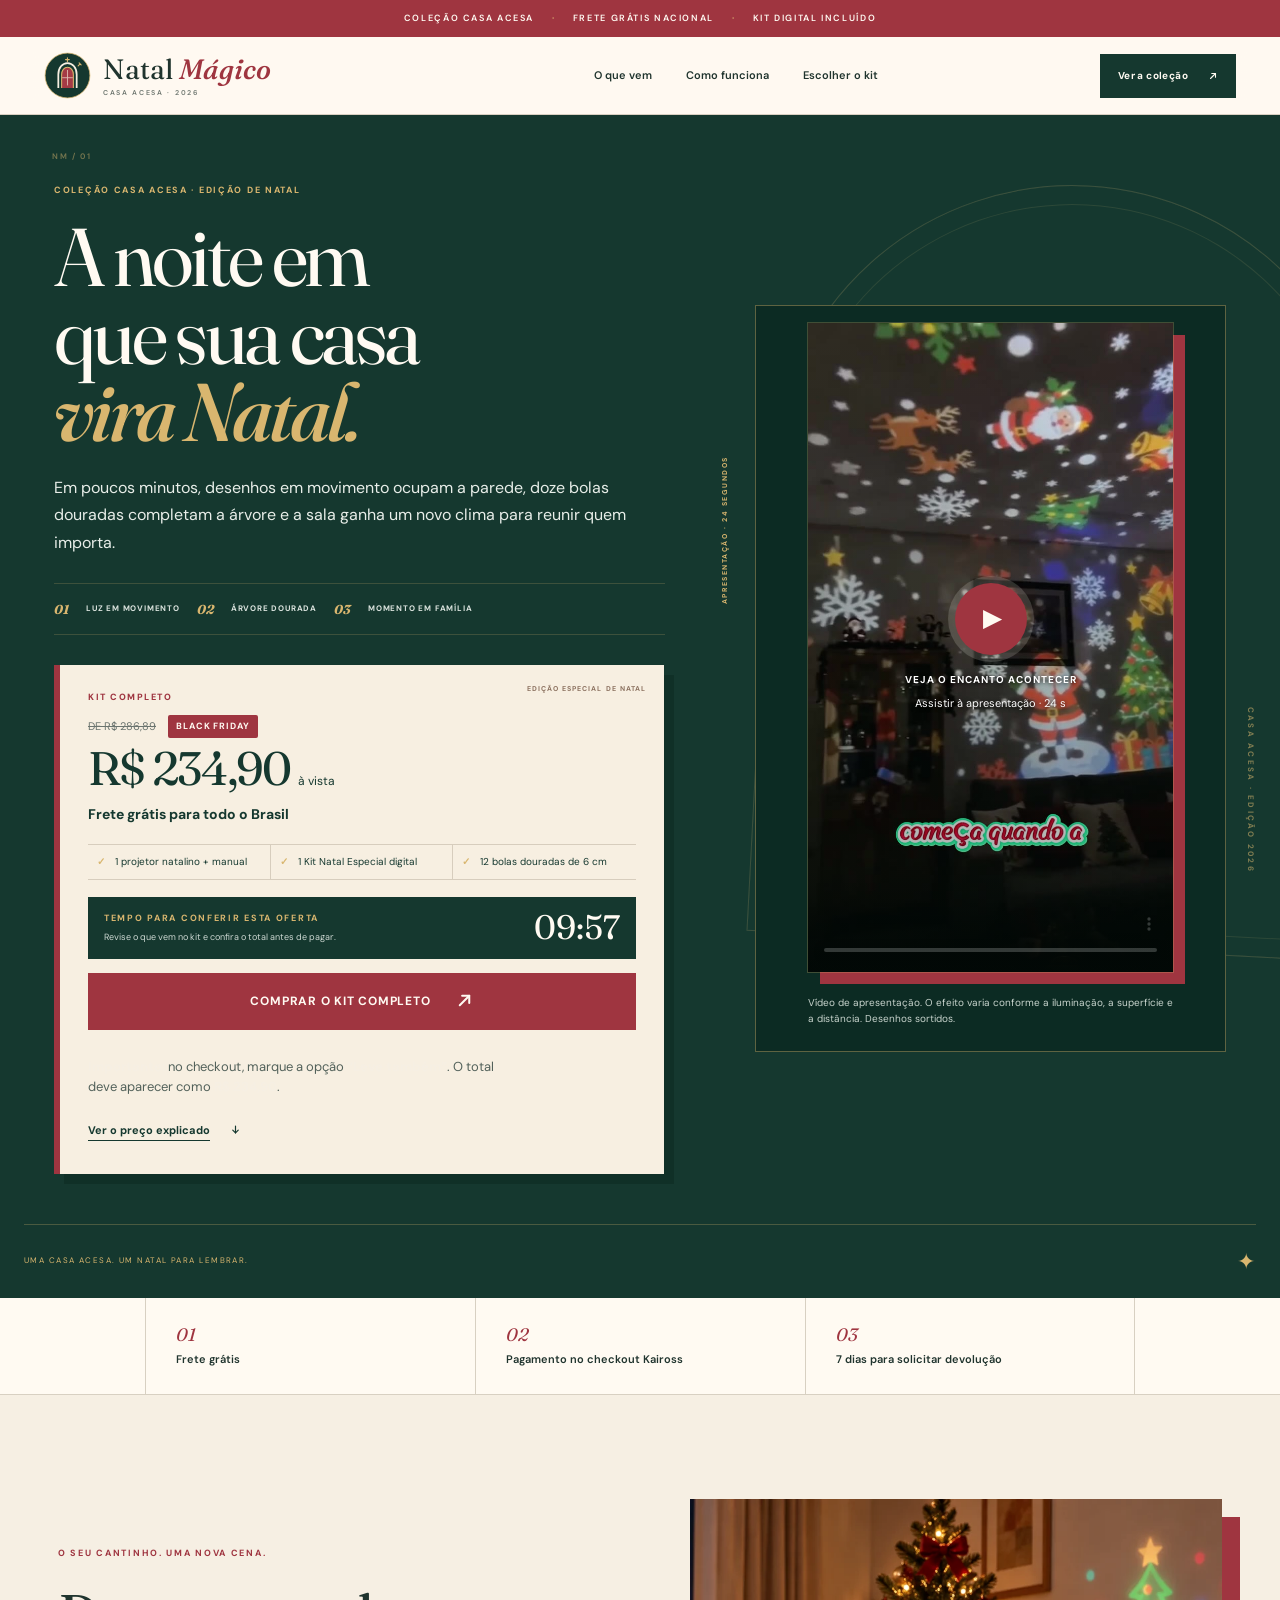
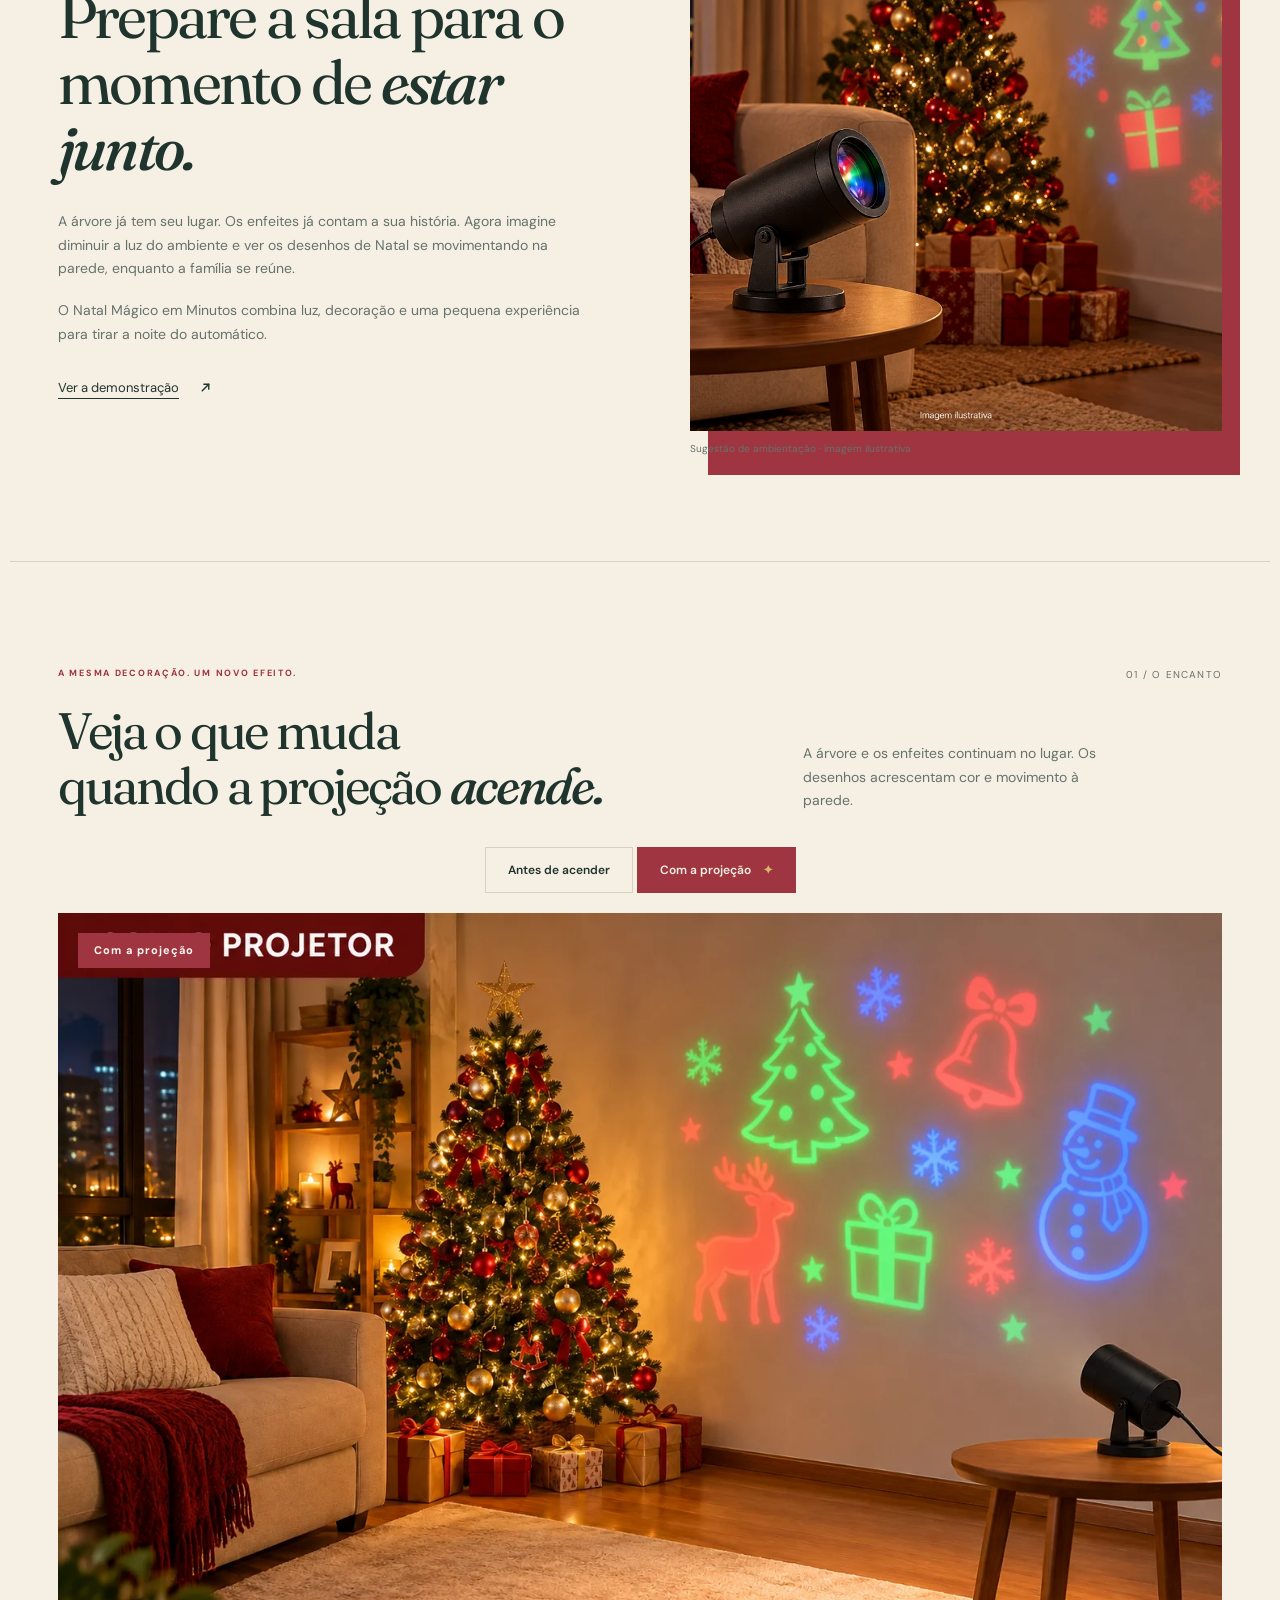
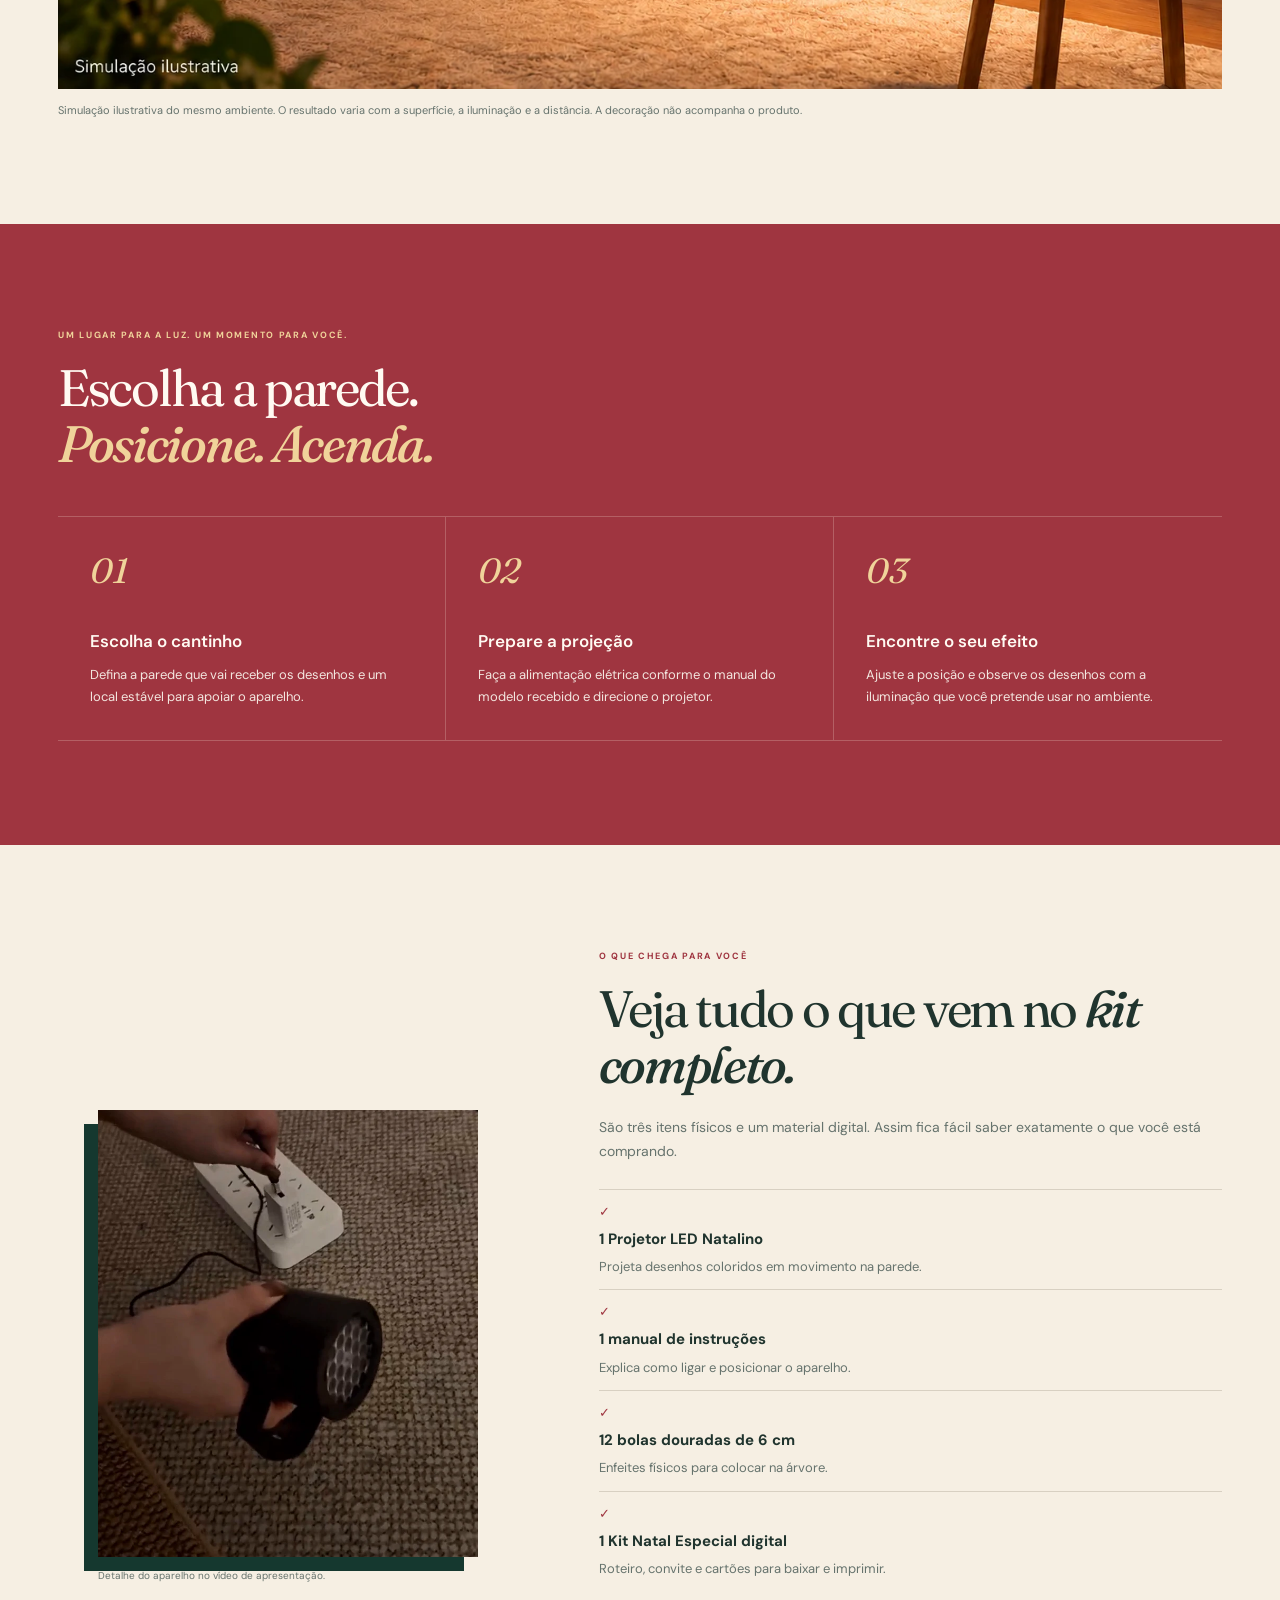
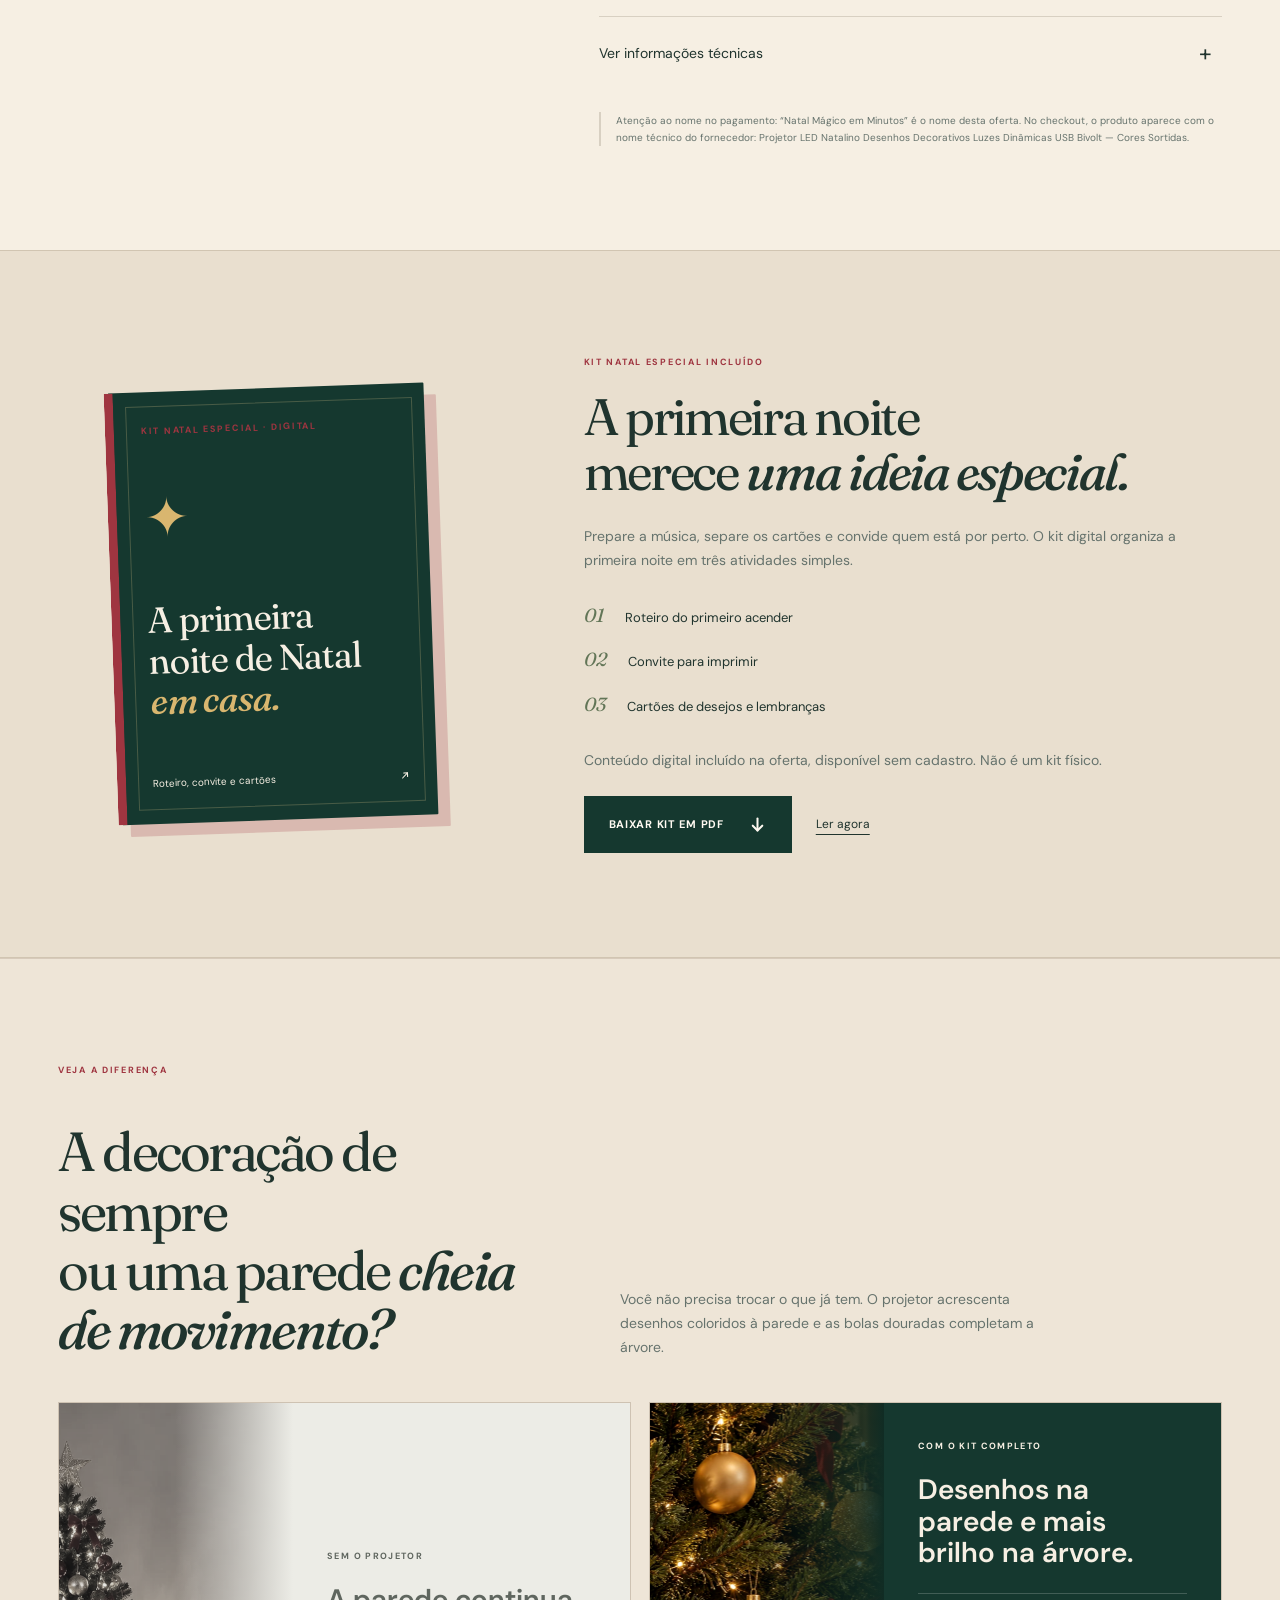
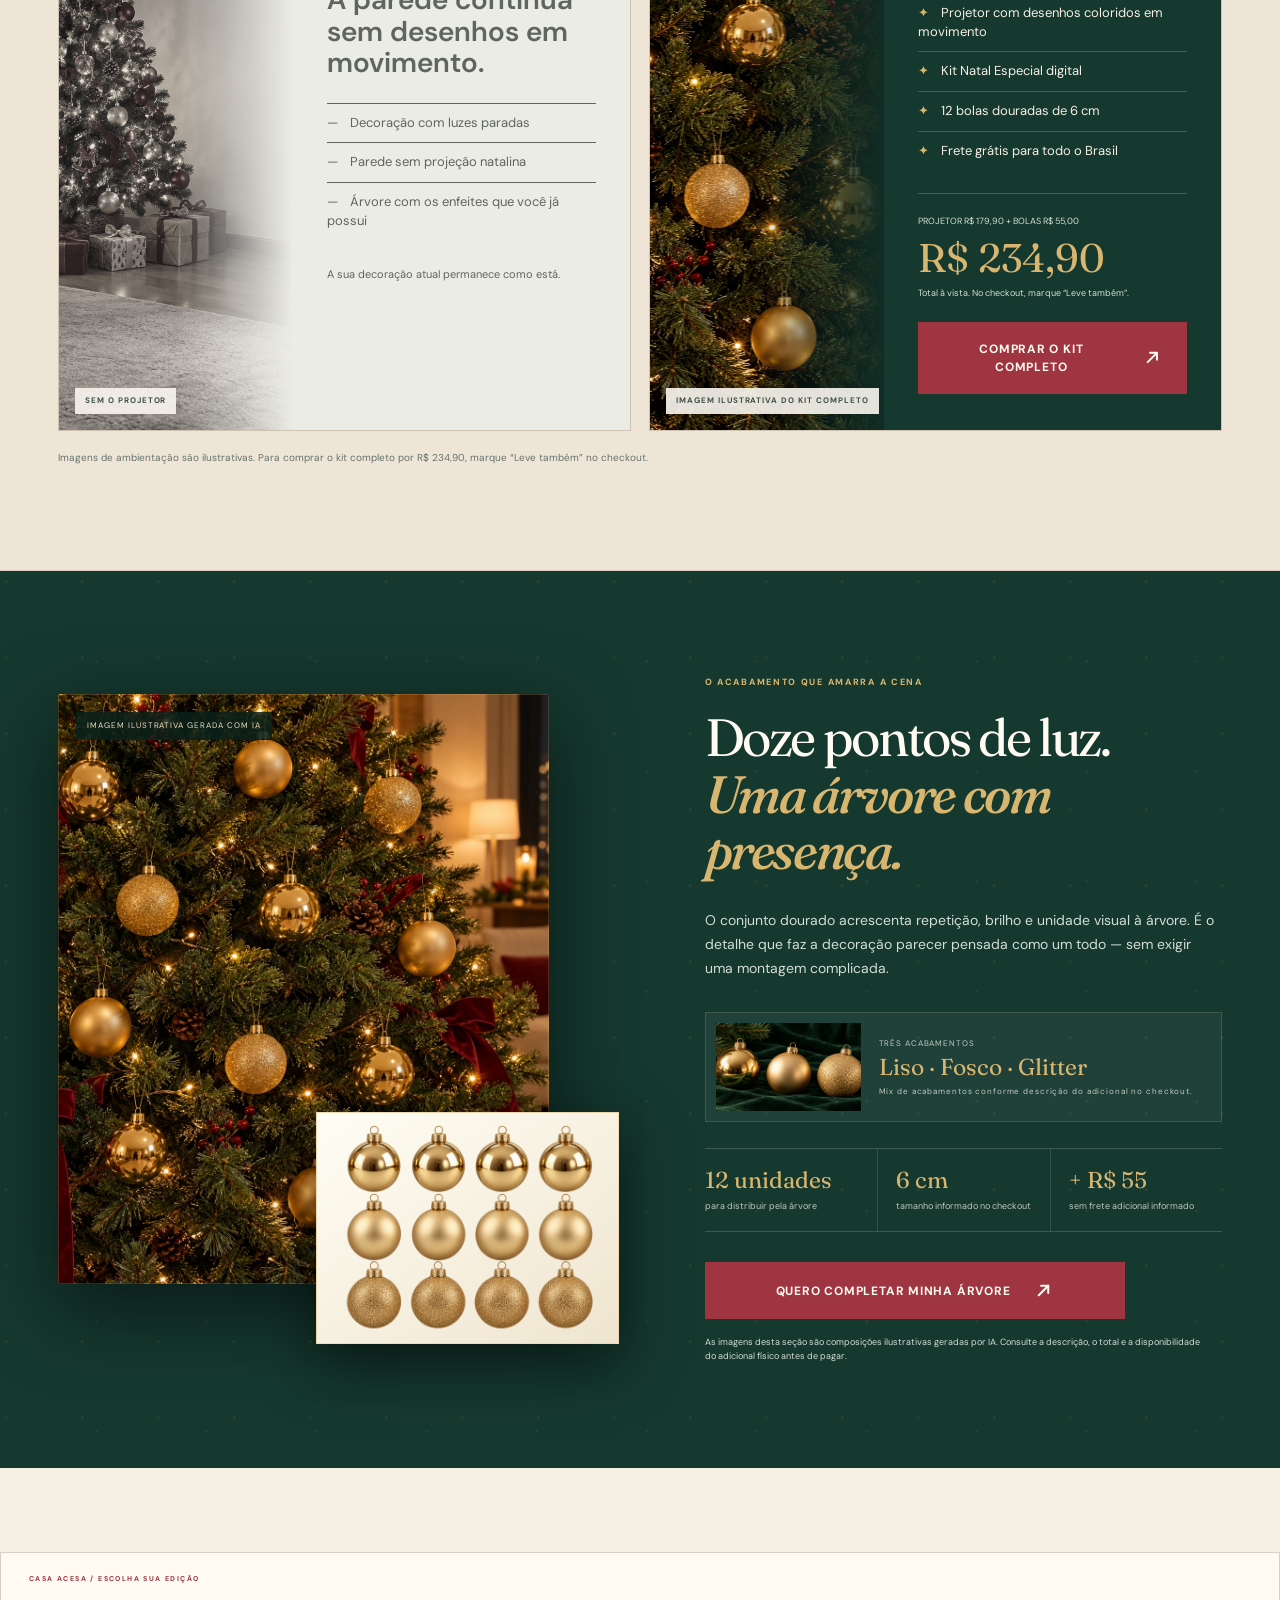
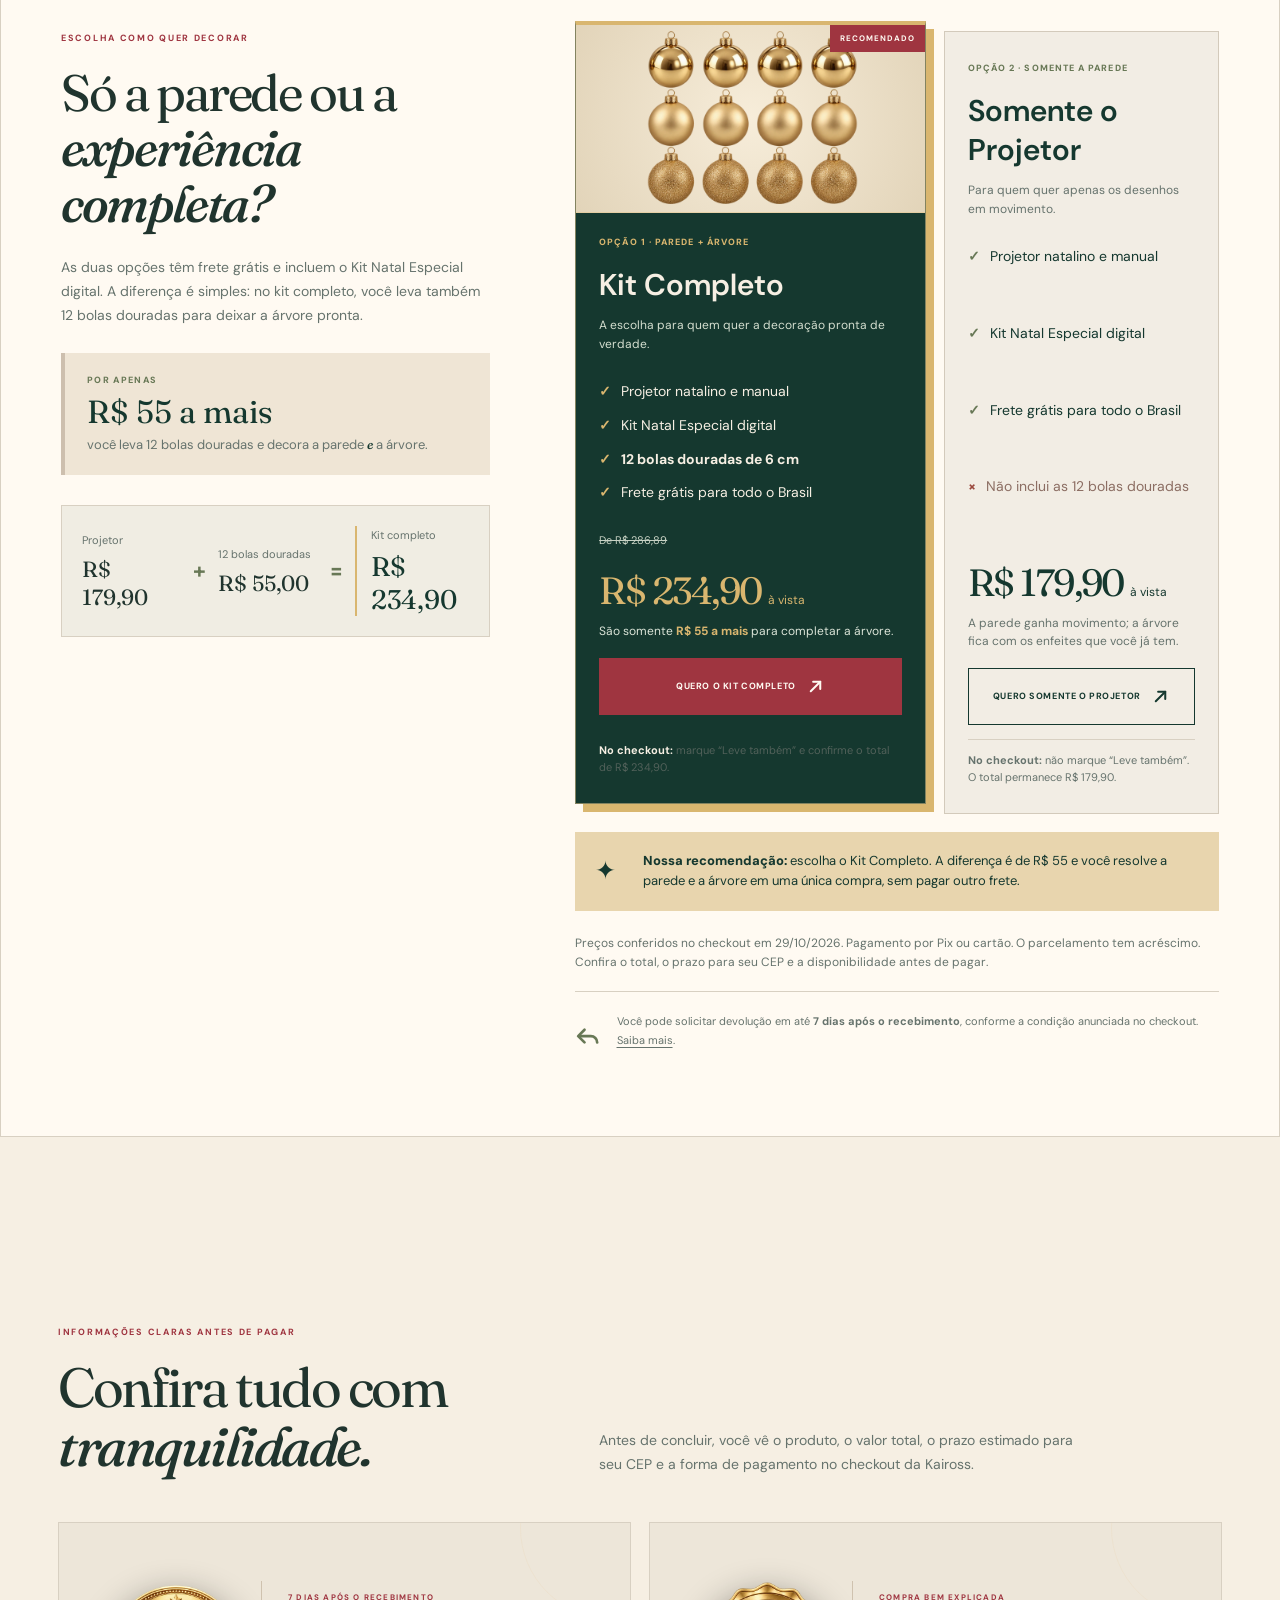
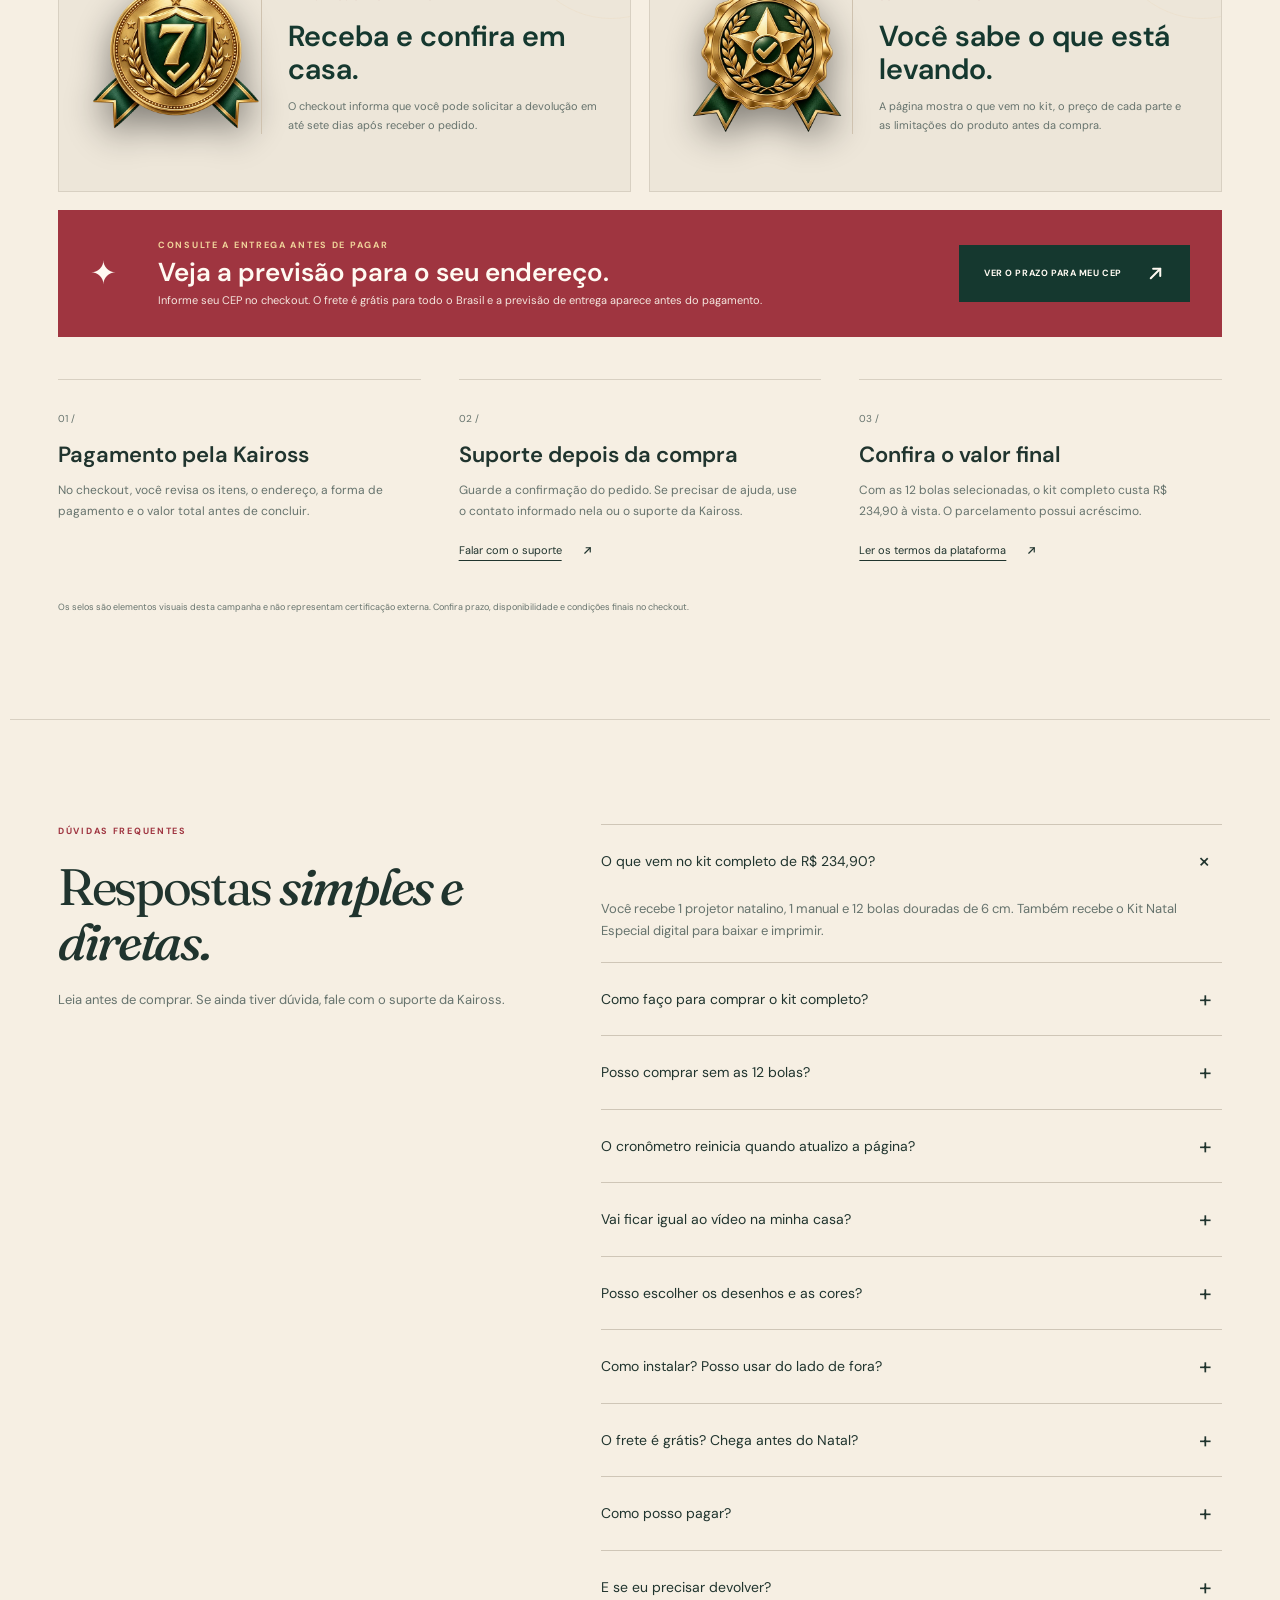
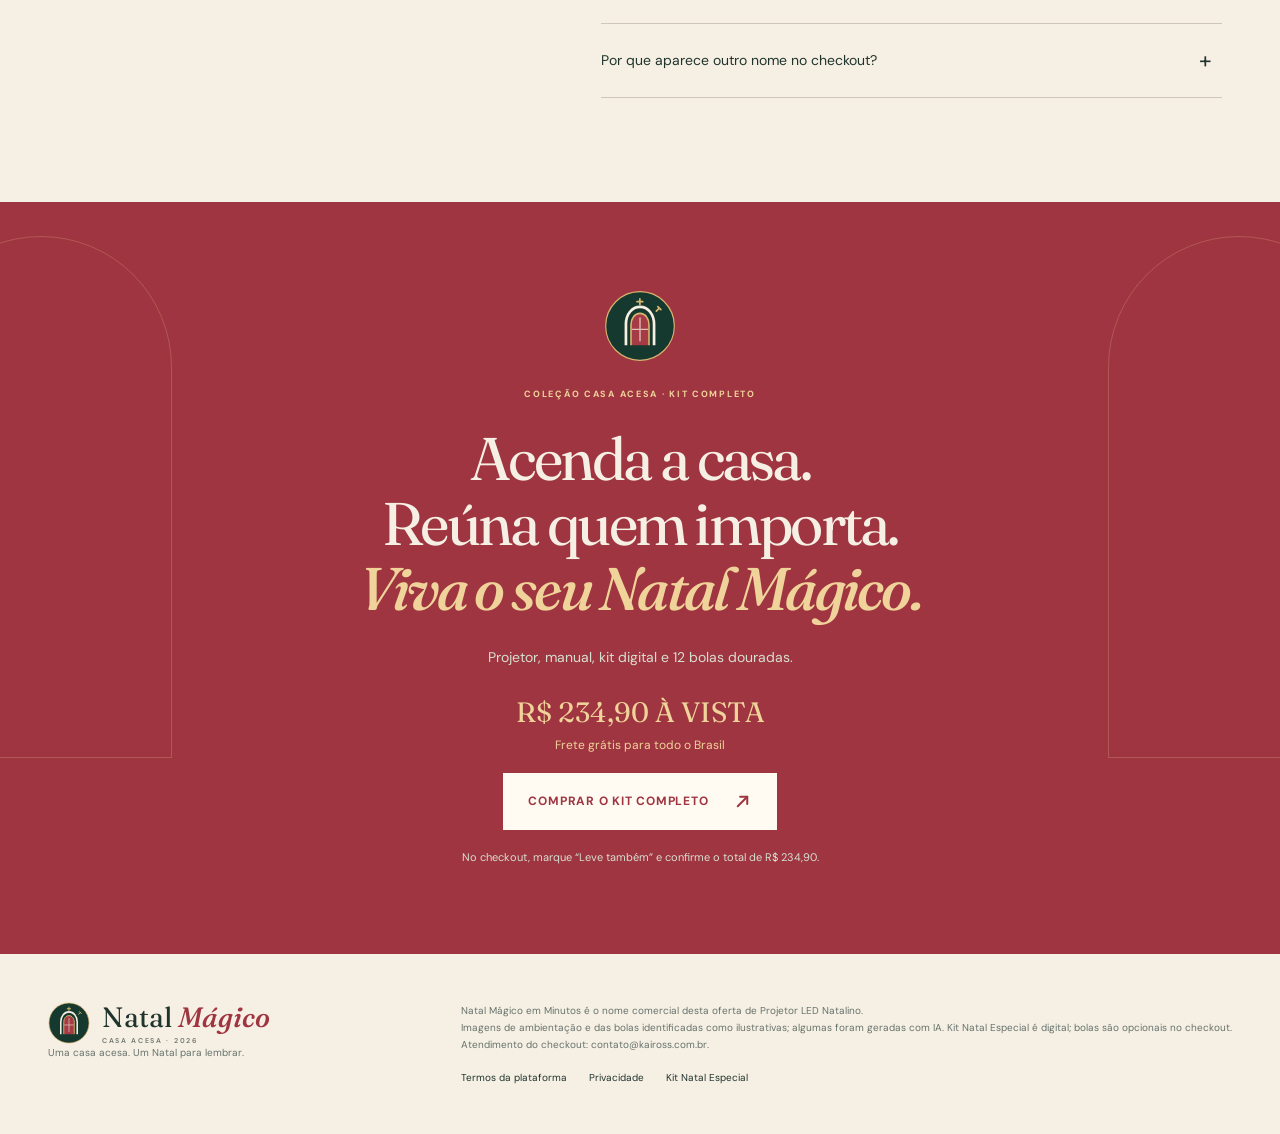
==== commit 46f514a1: "Reserva espaço para o ícone do FAQ" ====
--- a/index.html
+++ b/index.html
@@ -9,7 +9,7 @@
 <meta property="og:description" content="Projetor natalino + Kit Natal Especial digital. Complete com 12 bolas douradas no checkout.">
 <meta property="og:type" content="website"><meta property="og:locale" content="pt_BR">
 <meta property="og:image" content="https://projetornatalino.vercel.app/assets/bolas-douradas-arvore.webp">
-<link rel="icon" href="favicon.svg" type="image/svg+xml"><link rel="preconnect" href="https://fonts.googleapis.com"><link rel="preconnect" href="https://fonts.gstatic.com" crossorigin><link href="https://fonts.googleapis.com/css2?family=DM+Sans:wght@400;500;600;700&amp;family=Fraunces:ital,opsz,wght@0,9..144,400;0,9..144,600;1,9..144,500&amp;display=swap" rel="stylesheet"><link rel="stylesheet" href="lume.css?v=10">
+<link rel="icon" href="favicon.svg" type="image/svg+xml"><link rel="preconnect" href="https://fonts.googleapis.com"><link rel="preconnect" href="https://fonts.gstatic.com" crossorigin><link href="https://fonts.googleapis.com/css2?family=DM+Sans:wght@400;500;600;700&amp;family=Fraunces:ital,opsz,wght@0,9..144,400;0,9..144,600;1,9..144,500&amp;display=swap" rel="stylesheet"><link rel="stylesheet" href="lume.css?v=14">
 <!-- Meta Pixel Code -->
 <script>
 !function(f,b,e,v,n,t,s)
--- a/lume.css
+++ b/lume.css
@@ -323,6 +323,7 @@
 .brand-atelier .delivery-assurance .eyebrow{color:#f0d39a}
 .brand-atelier .delivery-assurance p{color:#f5e7df}
 .brand-atelier .questions details{border-color:#cfc6b7}
+.brand-atelier summary{gap:0;padding-inline-end:10px}
 .brand-atelier .closing{position:relative;overflow:hidden;background:var(--wine);padding:88px 25px}
 .brand-atelier .closing:before,.brand-atelier .closing:after{content:"";position:absolute;top:34px;width:260px;height:520px;border:1px solid #f0d39a38;border-radius:160px 160px 0 0}
 .brand-atelier .closing:before{left:-90px}.brand-atelier .closing:after{right:-90px}
@@ -356,7 +357,7 @@
   .brand-atelier .brand-mark{width:39px;height:39px}
   .brand-atelier .wordmark{font-size:21px;gap:9px}
   .brand-atelier .brand-name small{font-size:6px}
-  .brand-atelier .header-buy{min-height:39px;padding:10px 11px;font-size:8px}
+  .brand-atelier .header-buy{min-height:44px;padding:10px 11px;font-size:8px}
   .brand-atelier .hero:before{right:-72%;top:160px;width:130vw;height:650px}
   .brand-atelier .hero:after{display:none}
   .brand-atelier .hero-inner{grid-template-columns:minmax(0,1fr);grid-template-areas:"heading" "media" "offer";padding:46px 20px 30px;gap:25px}
@@ -399,12 +400,13 @@
   .brand-atelier .hero-includes li{border-right:0;border-bottom:1px solid #d7cdbd}
   .brand-atelier .hero-includes li:last-child{border-bottom:0}
   .brand-atelier .price-equation{padding:16px}
+  .brand-atelier .questions summary{overflow-wrap:anywhere}
   .brand-atelier .trust-seal{grid-template-columns:92px minmax(0,1fr);padding:22px 16px}
   .brand-atelier .trust-seal img{width:92px}
   .brand-atelier .trust-seal>div{padding-left:14px}
   .brand-atelier .trust-seal h3{font-size:21px}
   .brand-atelier .mobile-purchase>div{min-width:0}
-  .brand-atelier .mobile-purchase .button{flex:0 0 auto}
+  .brand-atelier .mobile-purchase .button{flex:0 0 auto;min-width:104px;font-size:9px}
 }
 @media(max-width:340px){
   .brand-atelier .brand-mark{width:34px;height:34px}
@@ -415,4 +417,5 @@
   .brand-atelier .trust-seal{grid-template-columns:1fr;text-align:center}
   .brand-atelier .trust-seal img{width:112px;margin-inline:auto}
   .brand-atelier .trust-seal>div{padding:15px 0 0;border-left:0;border-top:1px solid #cfc2af}
-}
+  .brand-atelier .mobile-purchase .button{min-width:96px}
+}
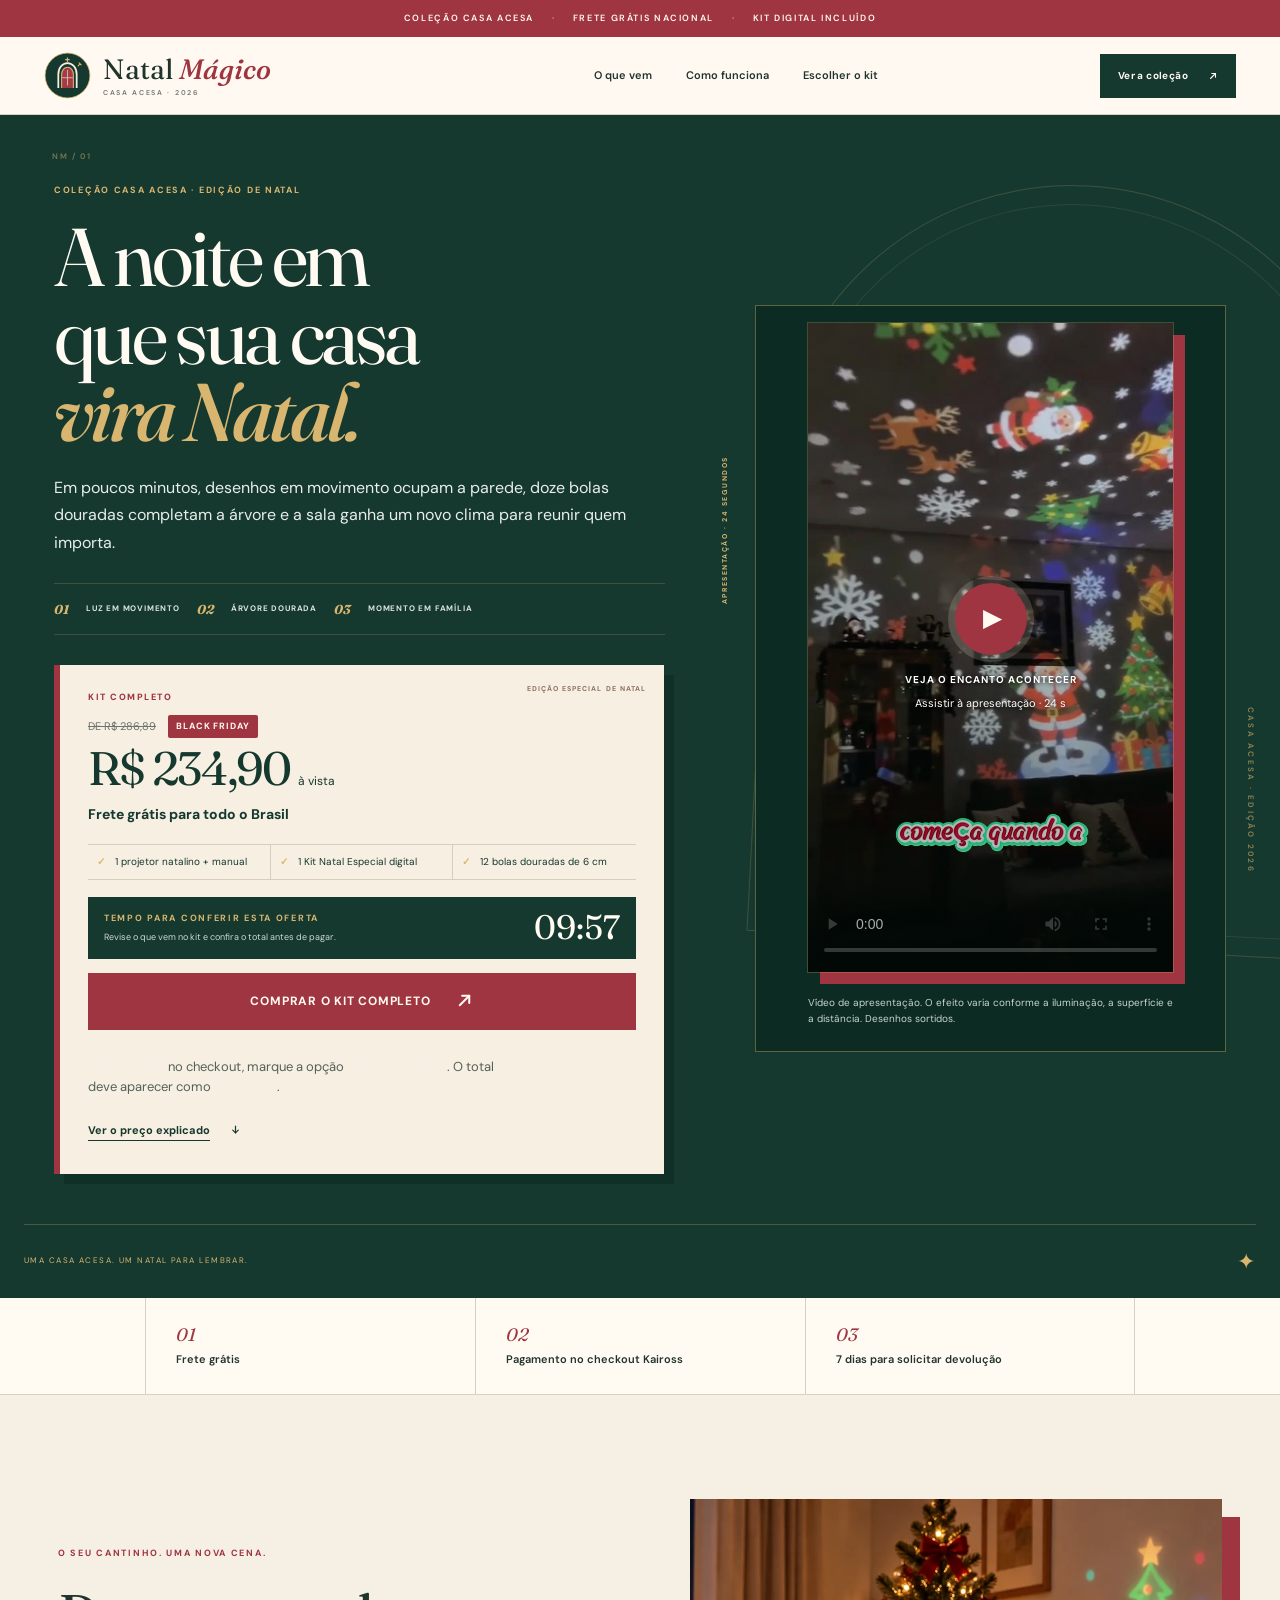
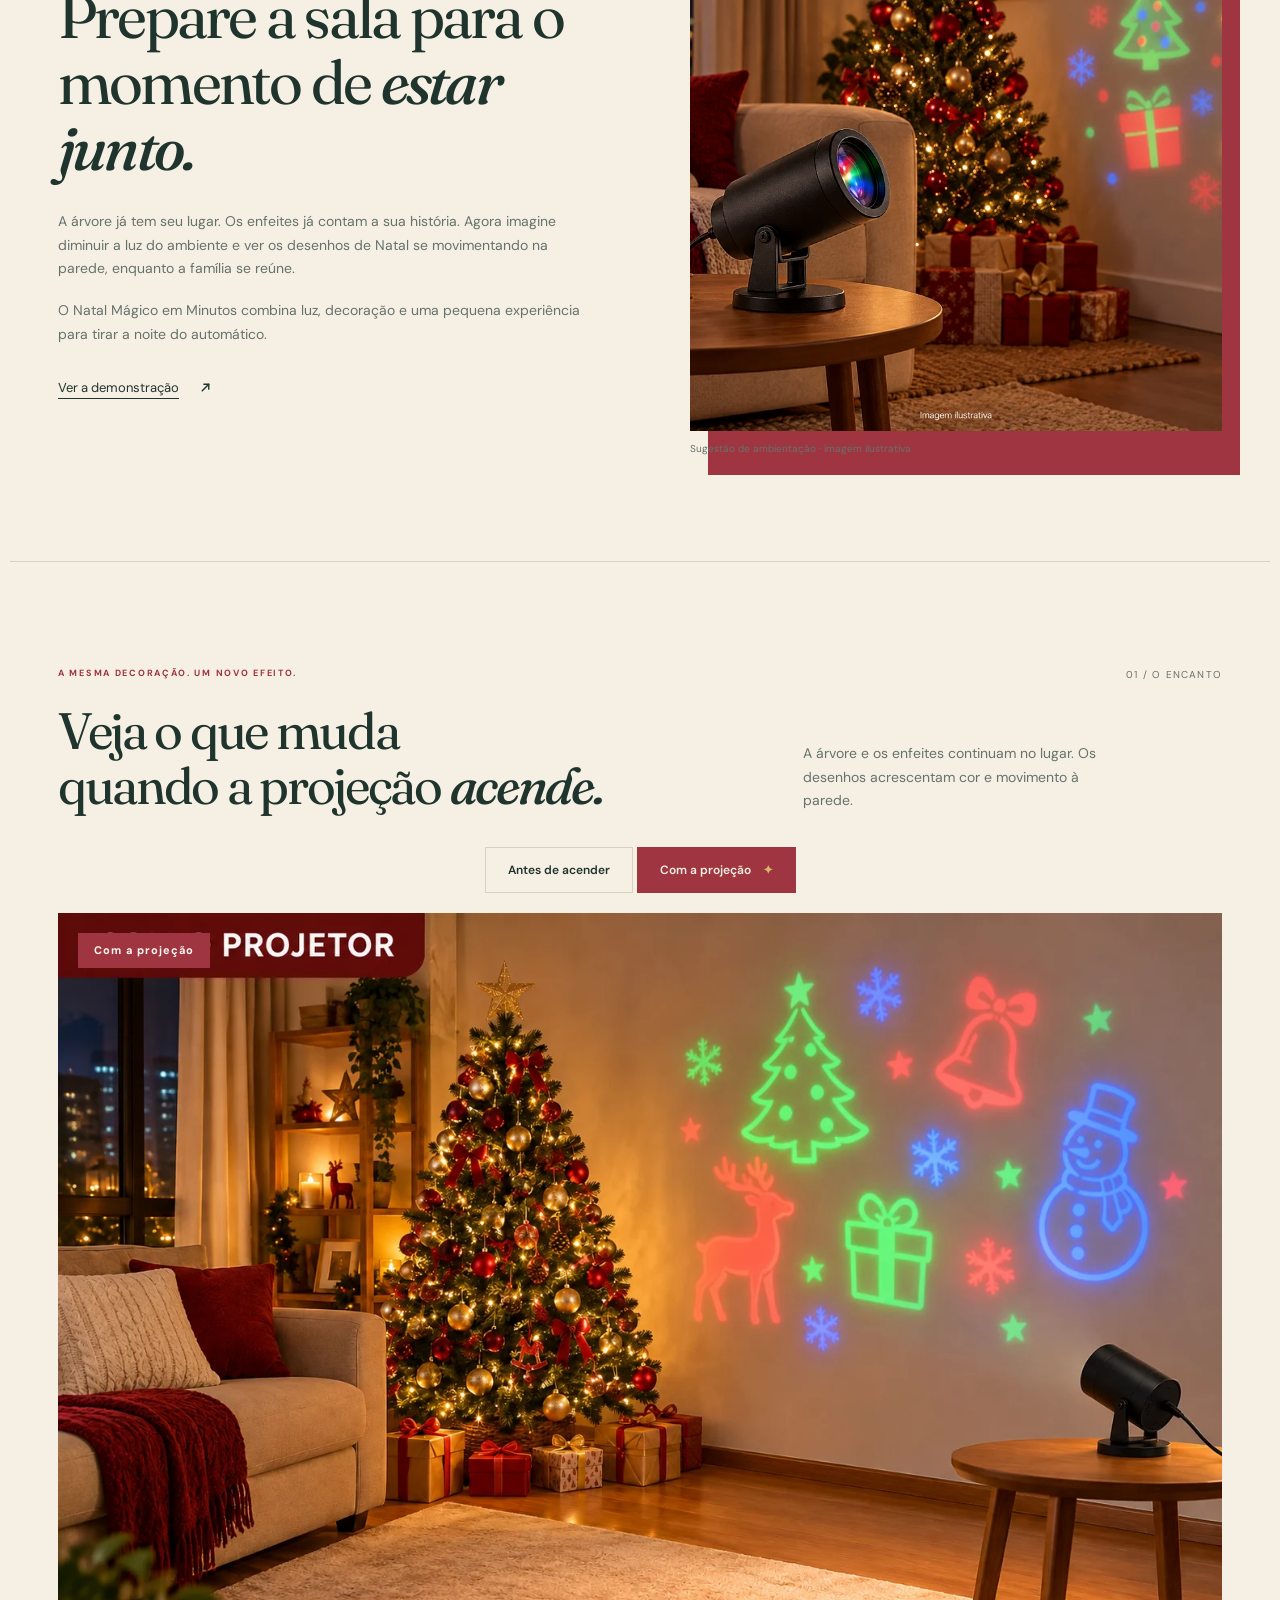
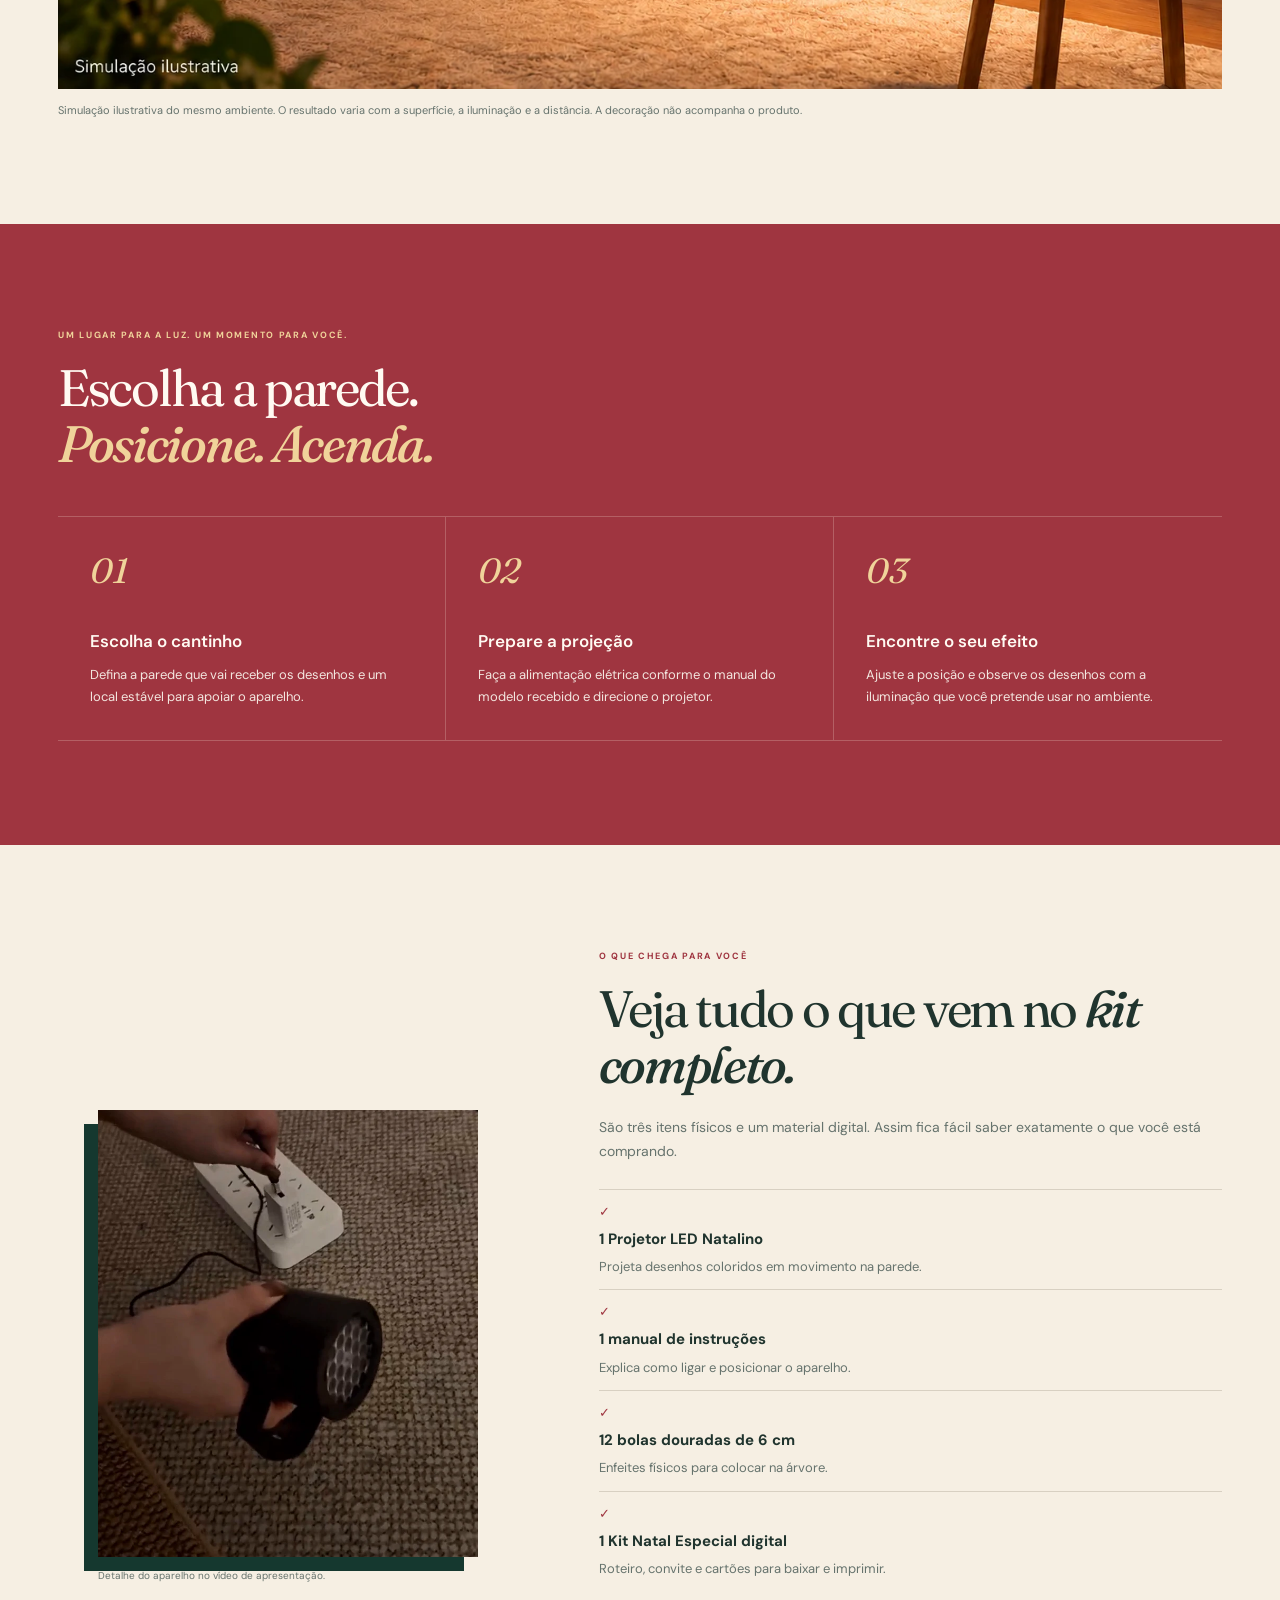
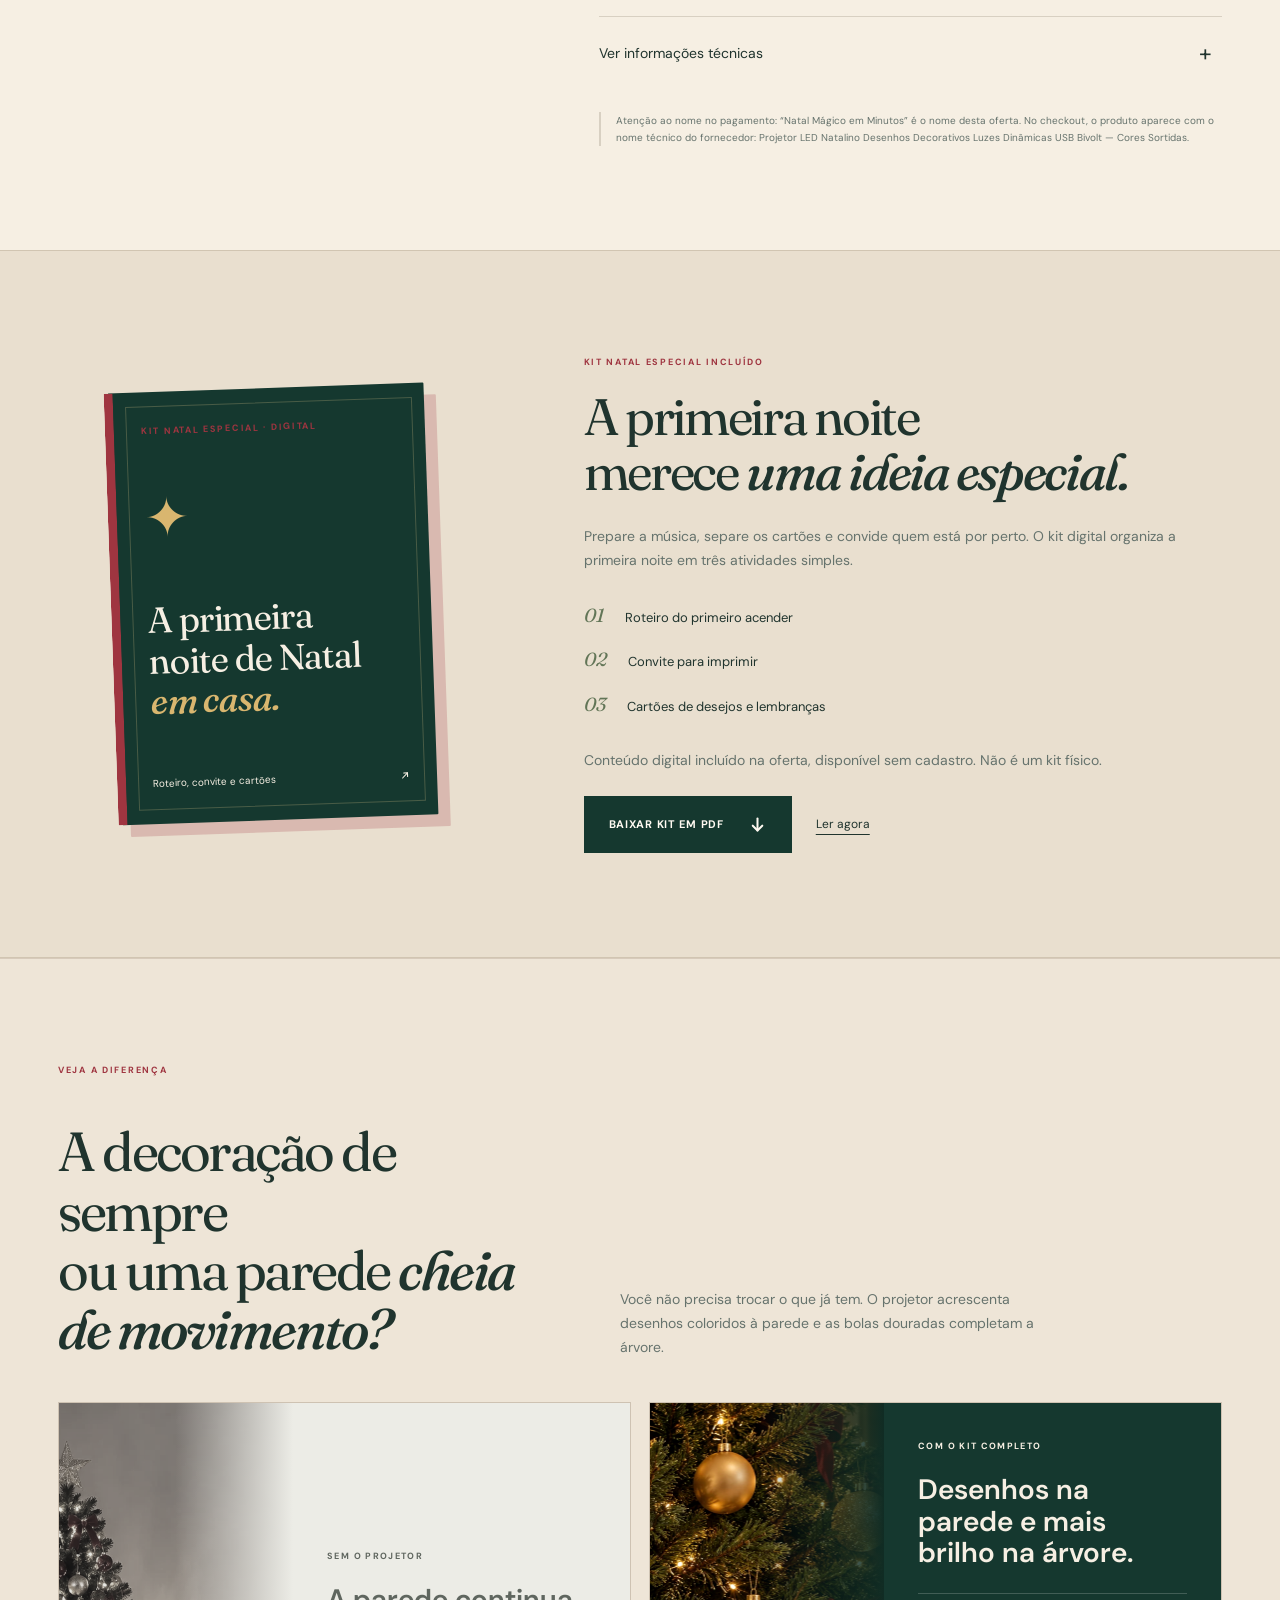
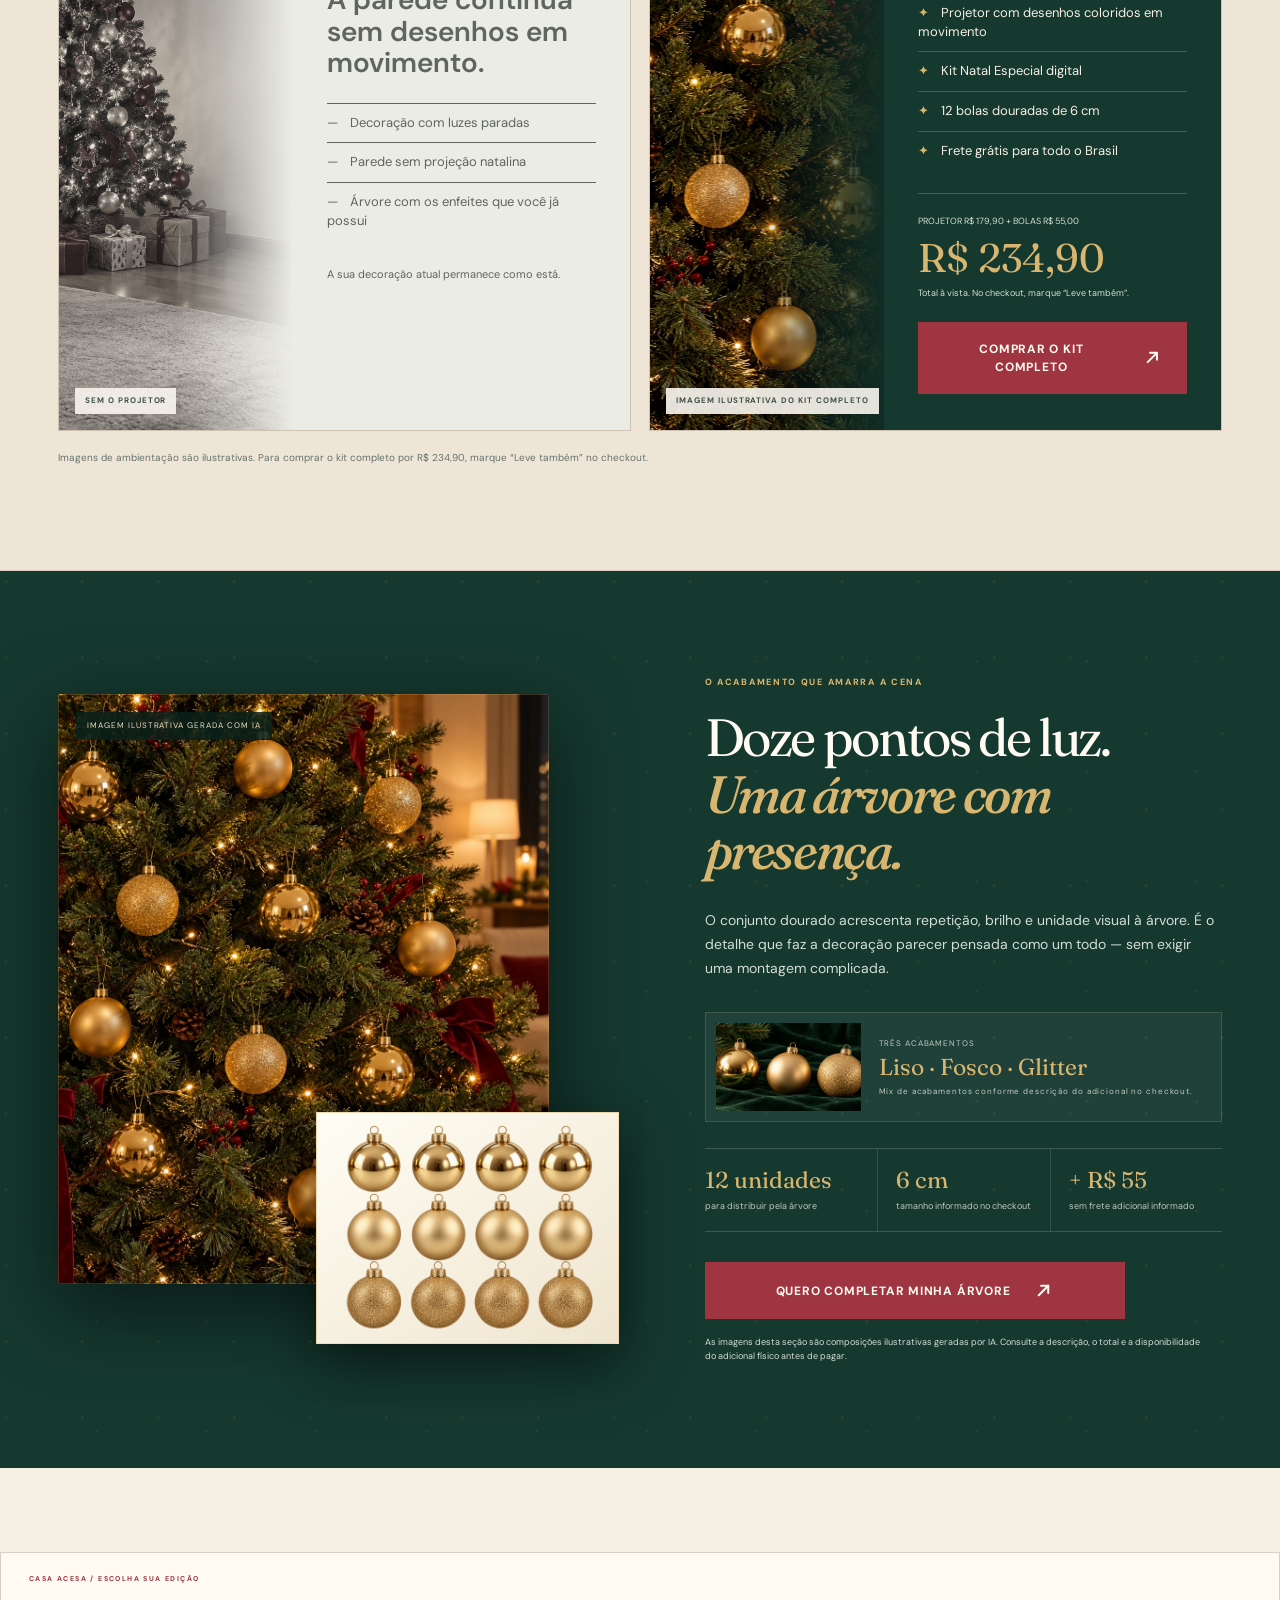
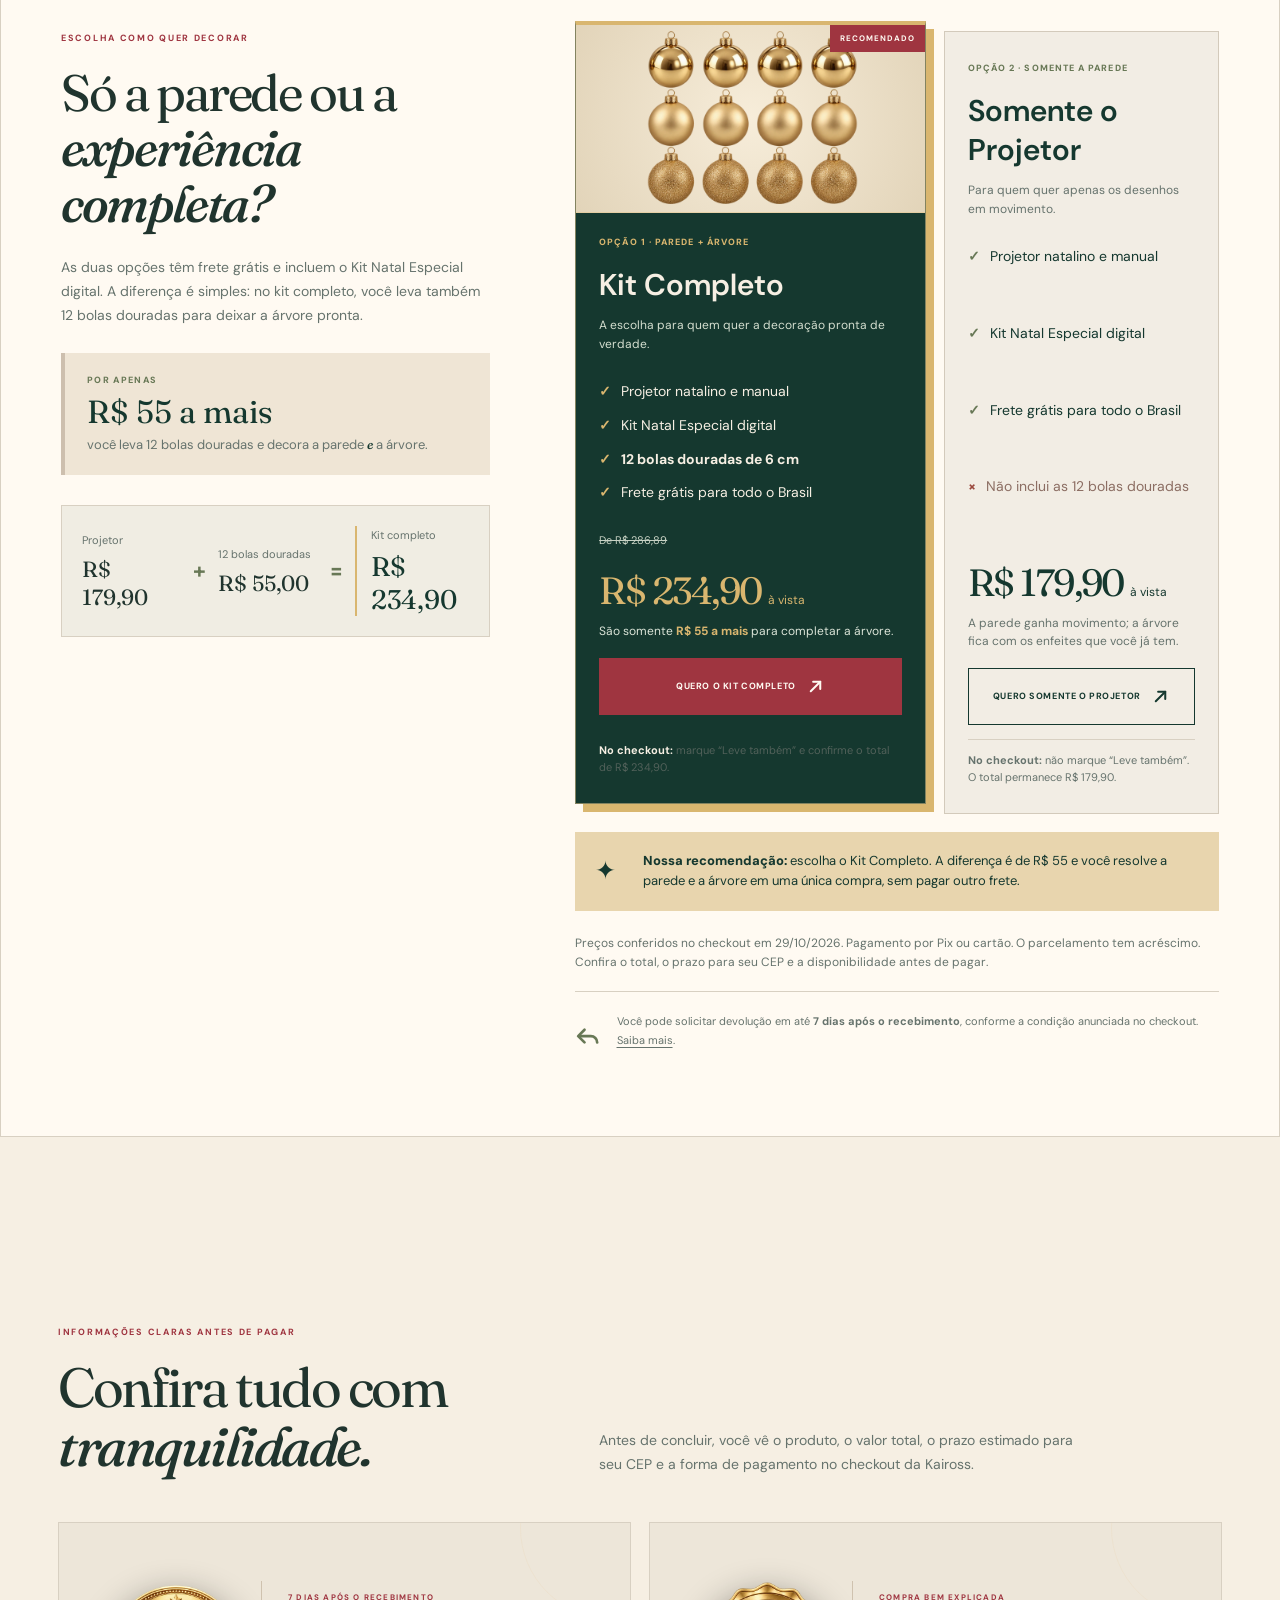
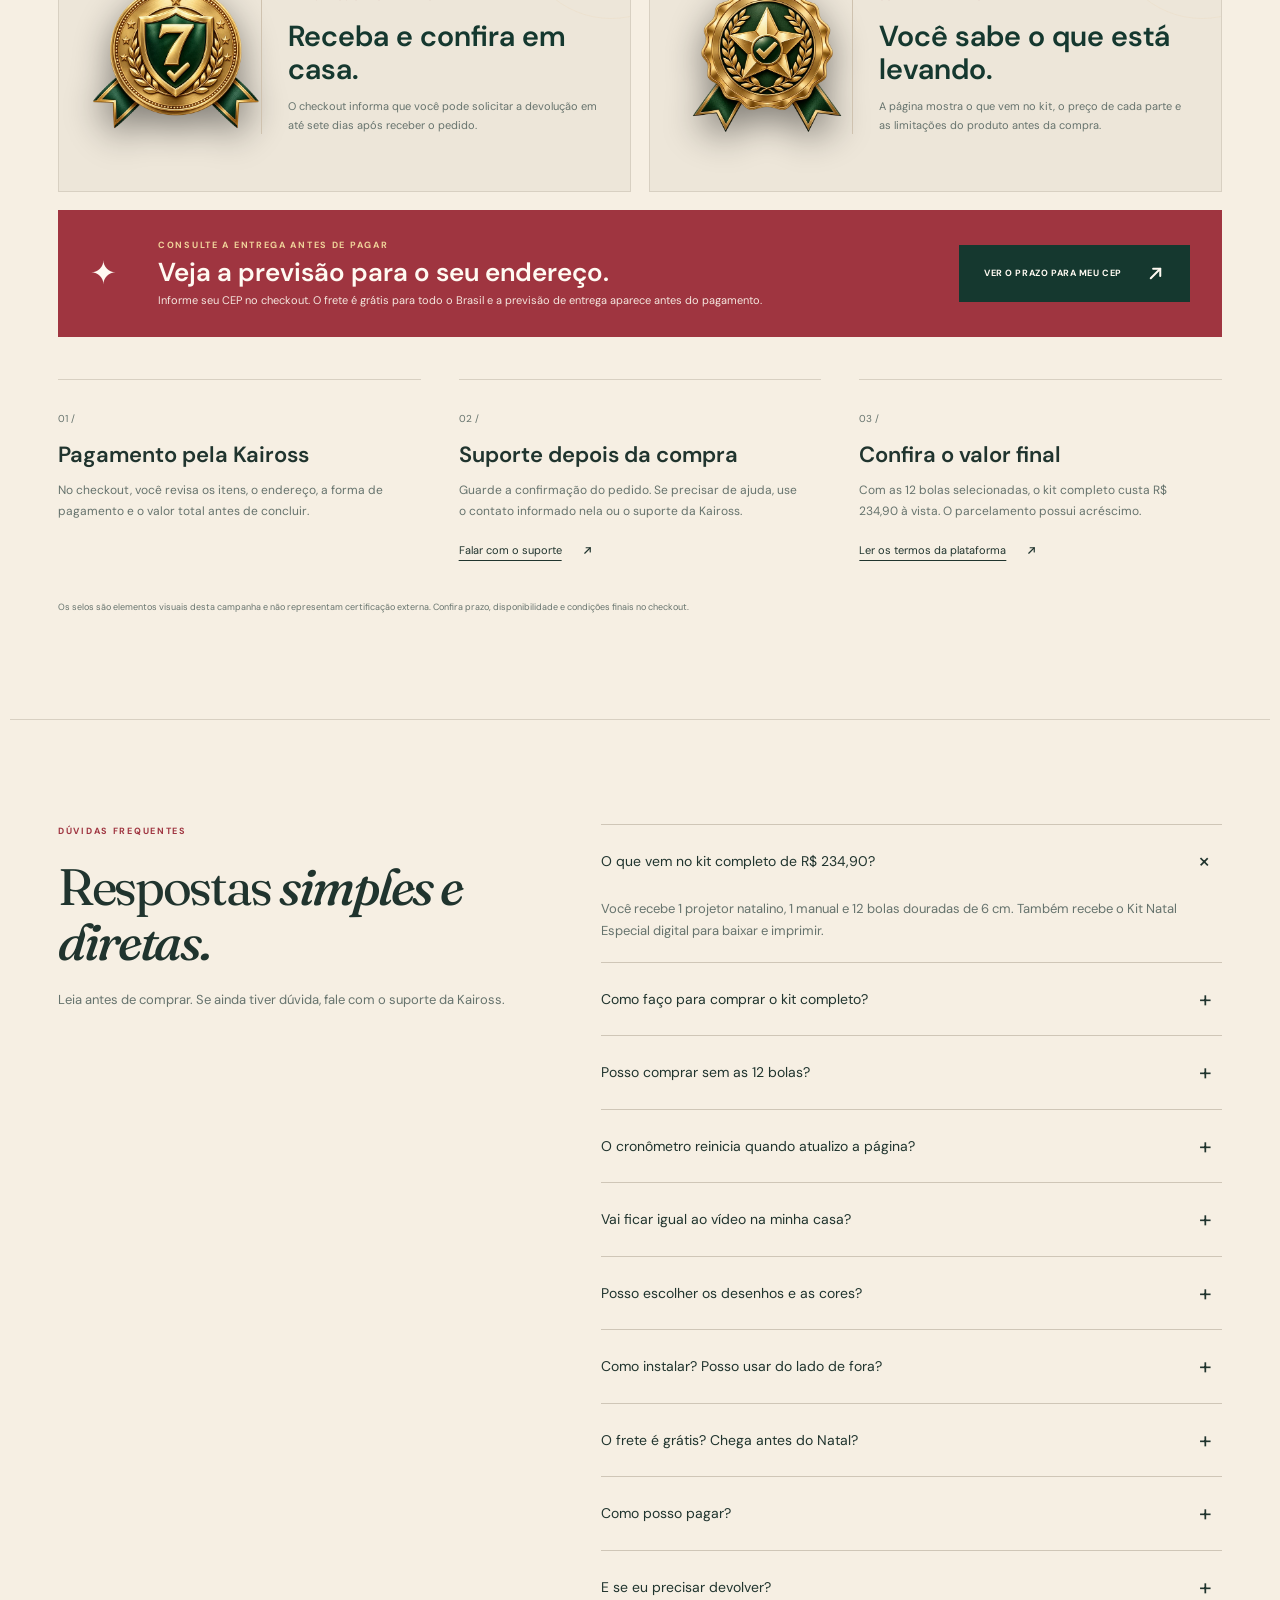
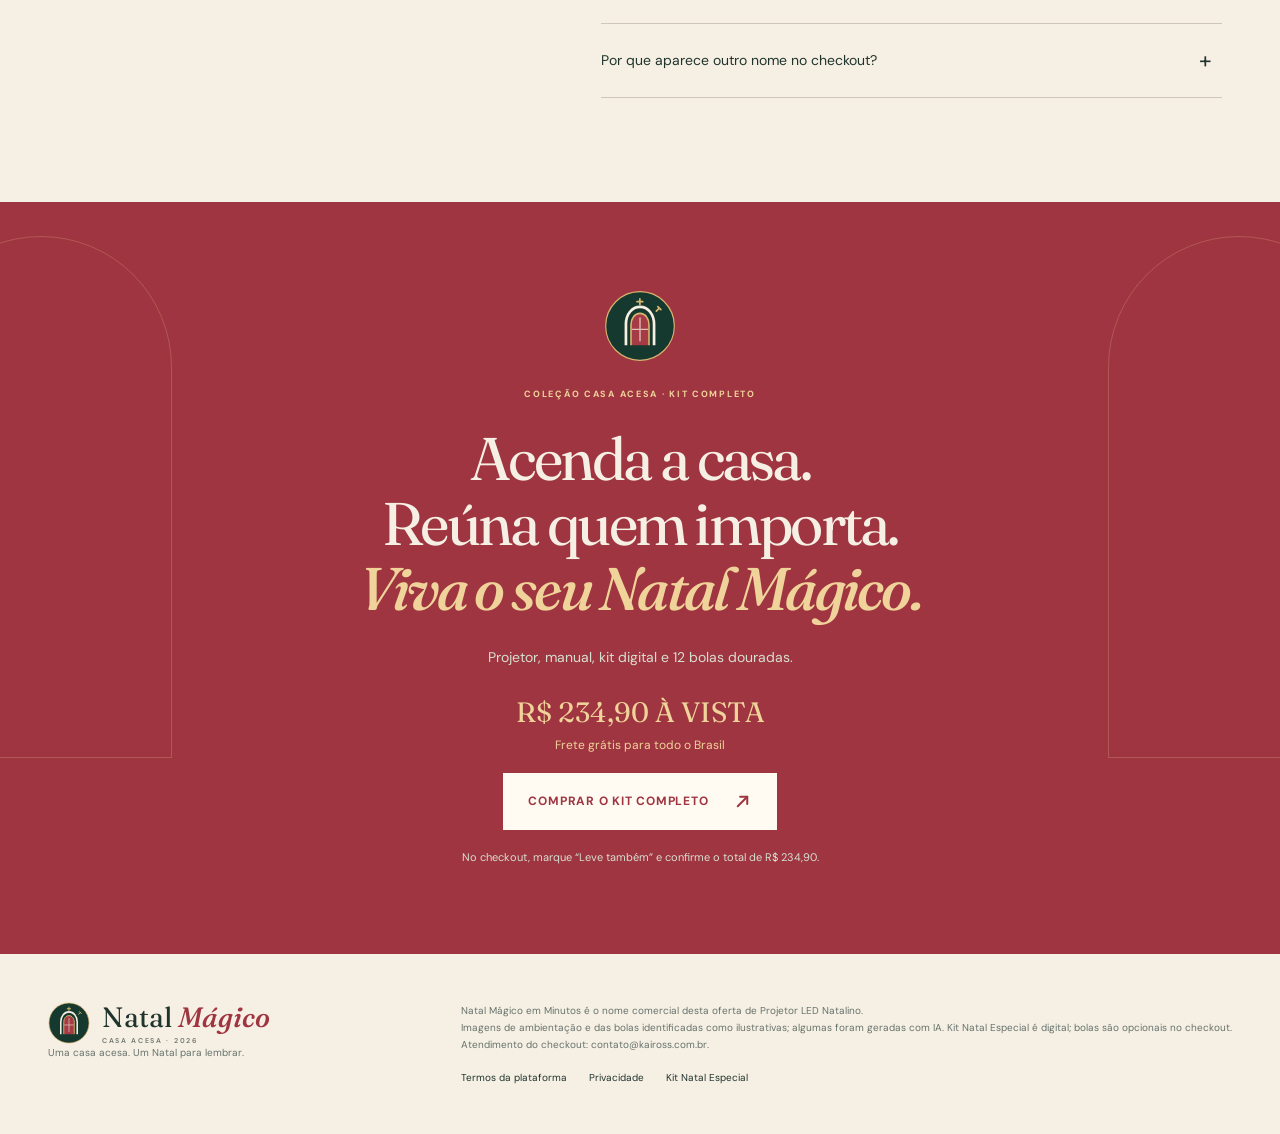
==== commit 34a2bd2b: "Corrige contraste do botão de projetor" ====
--- a/index.html
+++ b/index.html
@@ -9,7 +9,7 @@
 <meta property="og:description" content="Projetor natalino + Kit Natal Especial digital. Complete com 12 bolas douradas no checkout.">
 <meta property="og:type" content="website"><meta property="og:locale" content="pt_BR">
 <meta property="og:image" content="https://projetornatalino.vercel.app/assets/bolas-douradas-arvore.webp">
-<link rel="icon" href="favicon.svg" type="image/svg+xml"><link rel="preconnect" href="https://fonts.googleapis.com"><link rel="preconnect" href="https://fonts.gstatic.com" crossorigin><link href="https://fonts.googleapis.com/css2?family=DM+Sans:wght@400;500;600;700&amp;family=Fraunces:ital,opsz,wght@0,9..144,400;0,9..144,600;1,9..144,500&amp;display=swap" rel="stylesheet"><link rel="stylesheet" href="lume.css?v=14">
+<link rel="icon" href="favicon.svg" type="image/svg+xml"><link rel="preconnect" href="https://fonts.googleapis.com"><link rel="preconnect" href="https://fonts.gstatic.com" crossorigin><link href="https://fonts.googleapis.com/css2?family=DM+Sans:wght@400;500;600;700&amp;family=Fraunces:ital,opsz,wght@0,9..144,400;0,9..144,600;1,9..144,500&amp;display=swap" rel="stylesheet"><link rel="stylesheet" href="lume.css?v=15">
 <!-- Meta Pixel Code -->
 <script>
 !function(f,b,e,v,n,t,s)
--- a/lume.css
+++ b/lume.css
@@ -314,6 +314,7 @@
 .brand-atelier .projector-only{background:#f2ede4;color:var(--green);border:1px solid #d3cabb}
 .brand-atelier .projector-only .price{color:var(--green)}
 .brand-atelier .button.outline{border-color:var(--green);color:var(--green)}
+.brand-atelier .button.outline:is(:hover,:focus-visible,:active){background:var(--green);color:#fffaf2}
 .brand-atelier .choice-verdict{background:#e8d5ae}
 .brand-atelier .trust-seal{border-radius:0;background:#ede6d9;border:1px solid var(--line);color:var(--green)}
 .brand-atelier .trust-seal>div{border-left-color:#cfc2af}
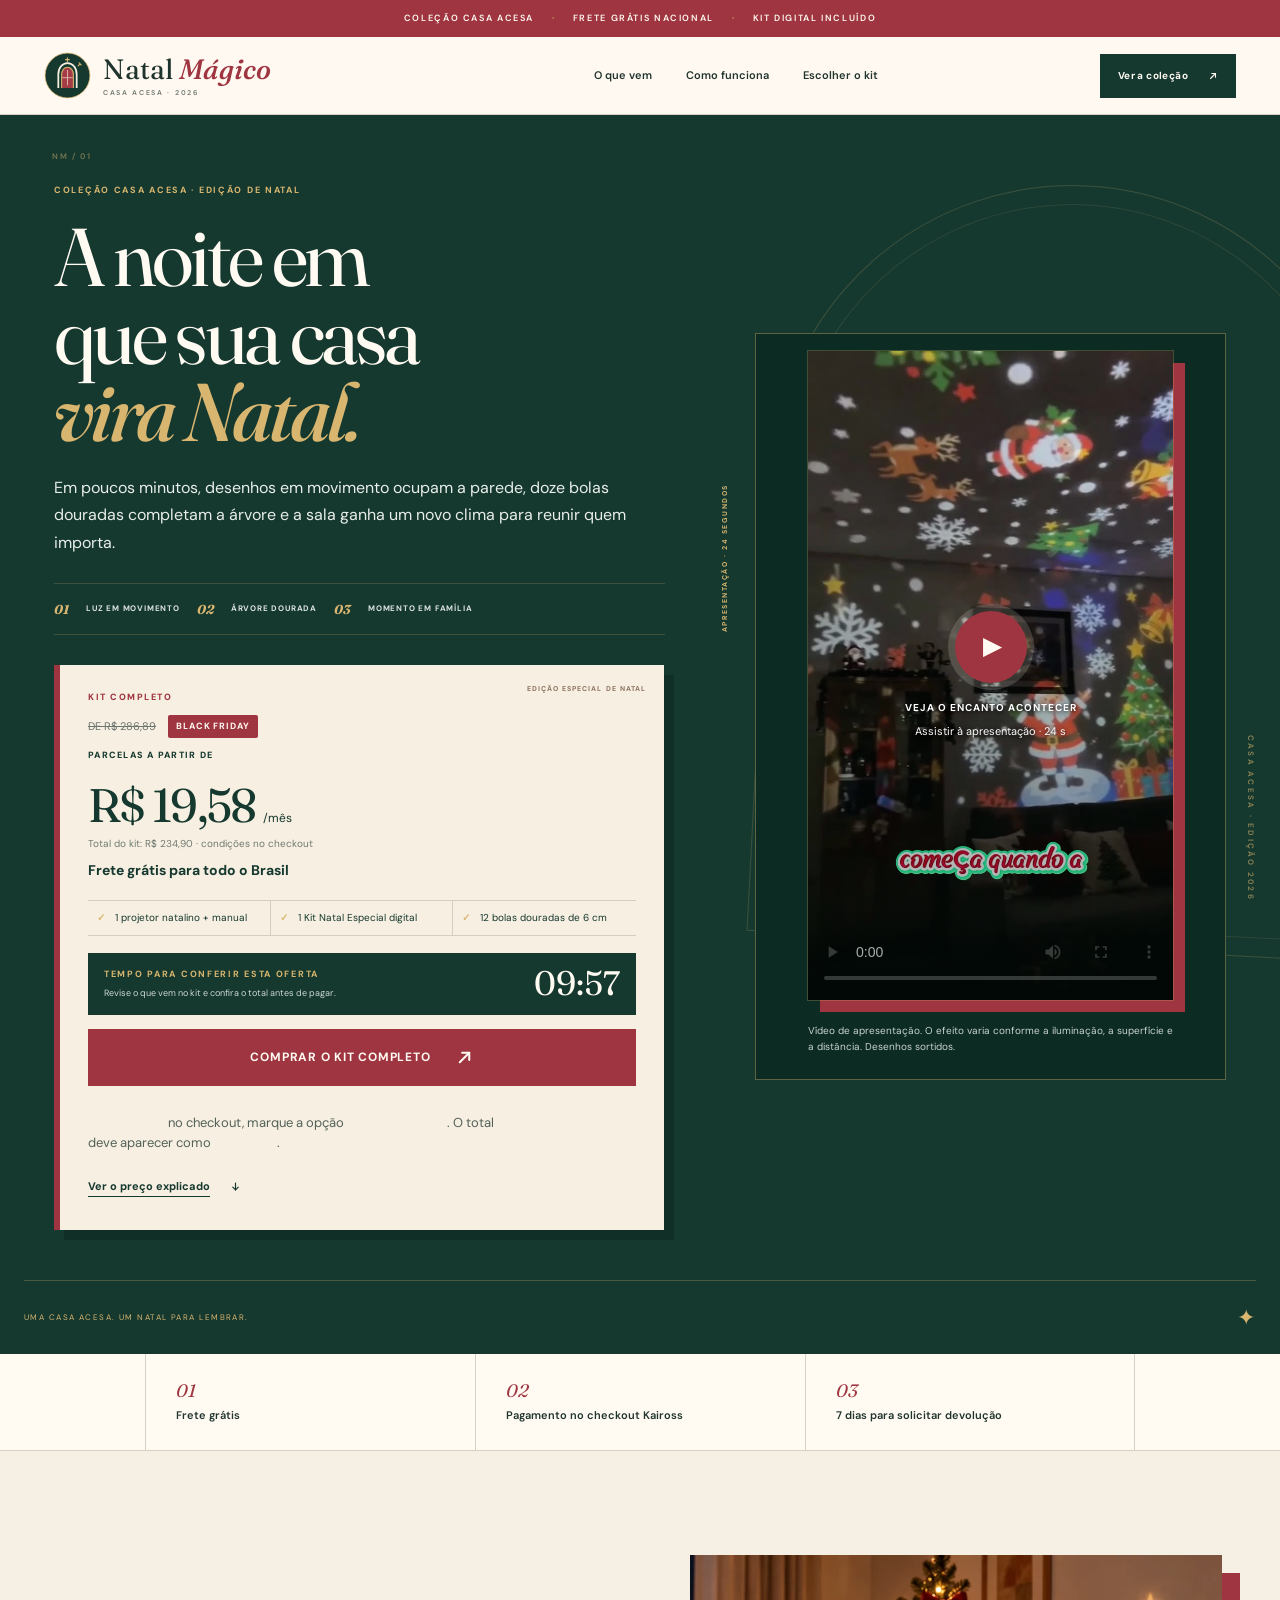
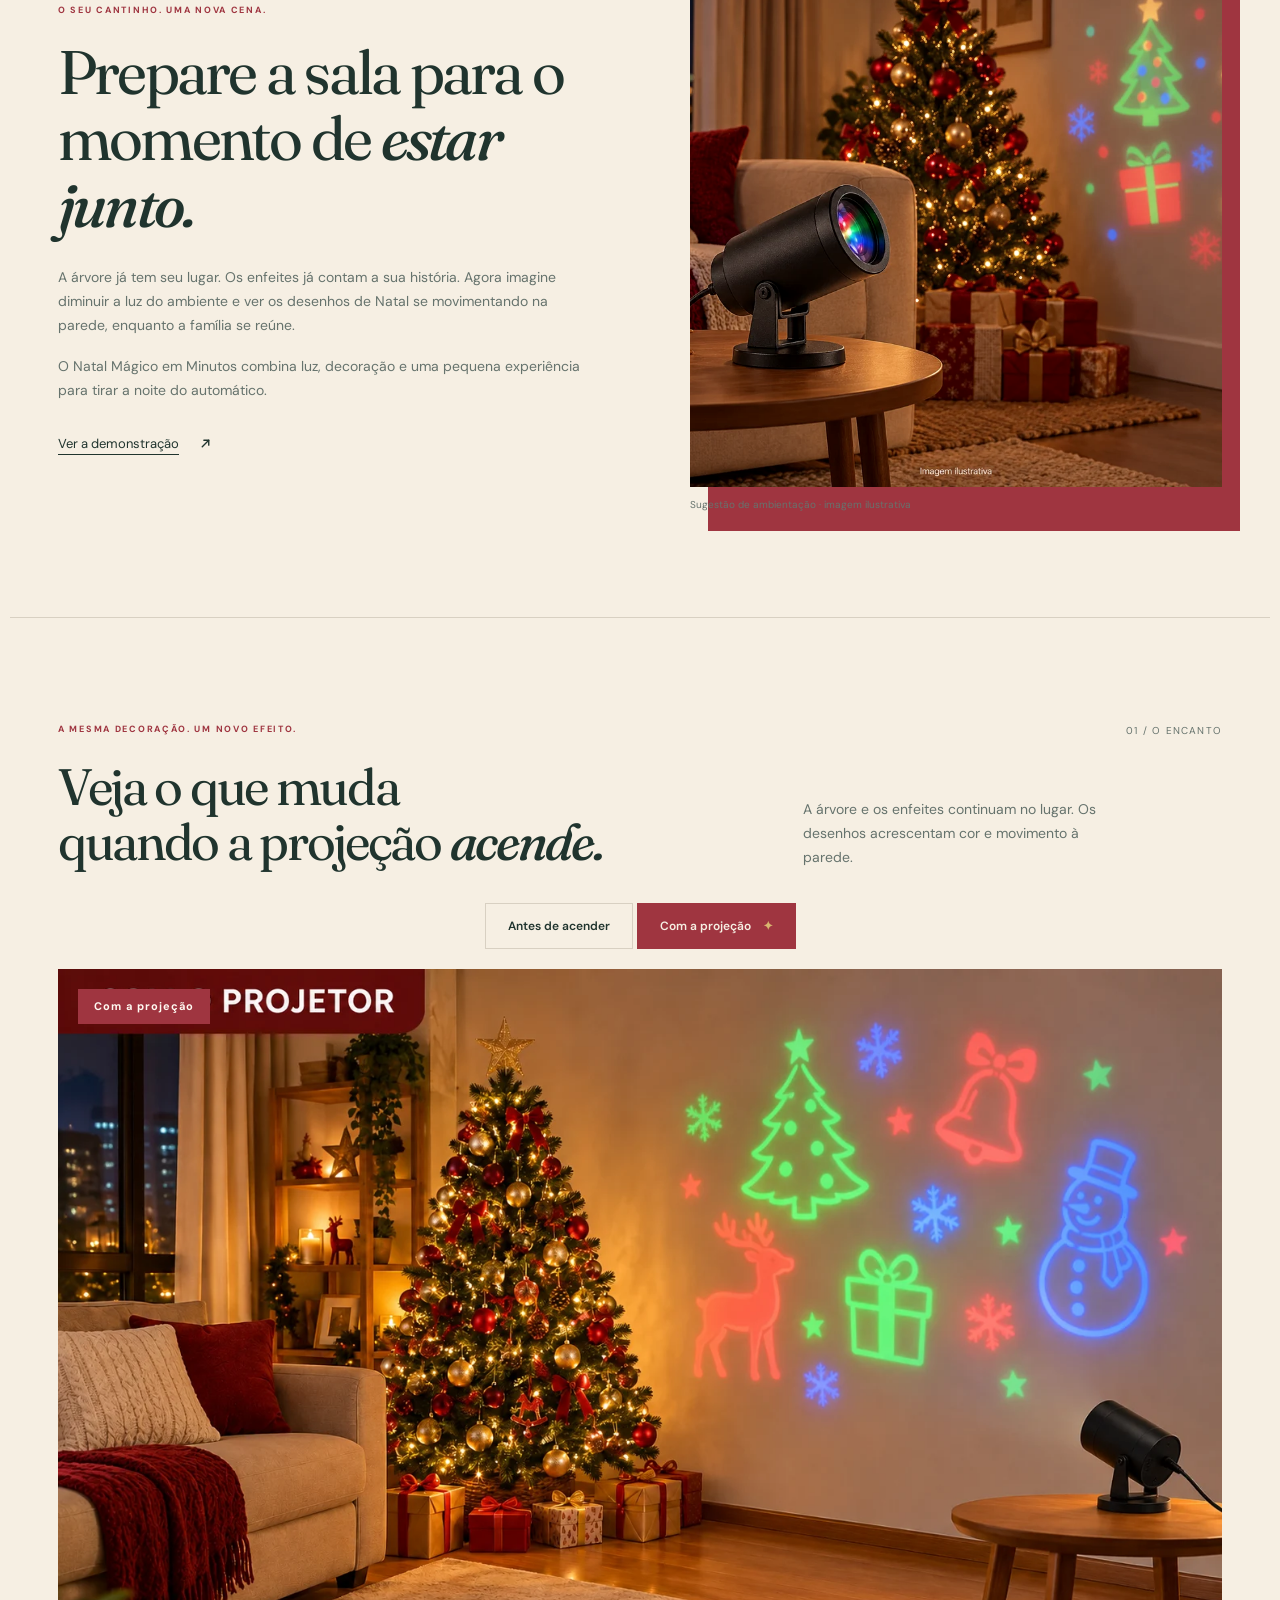
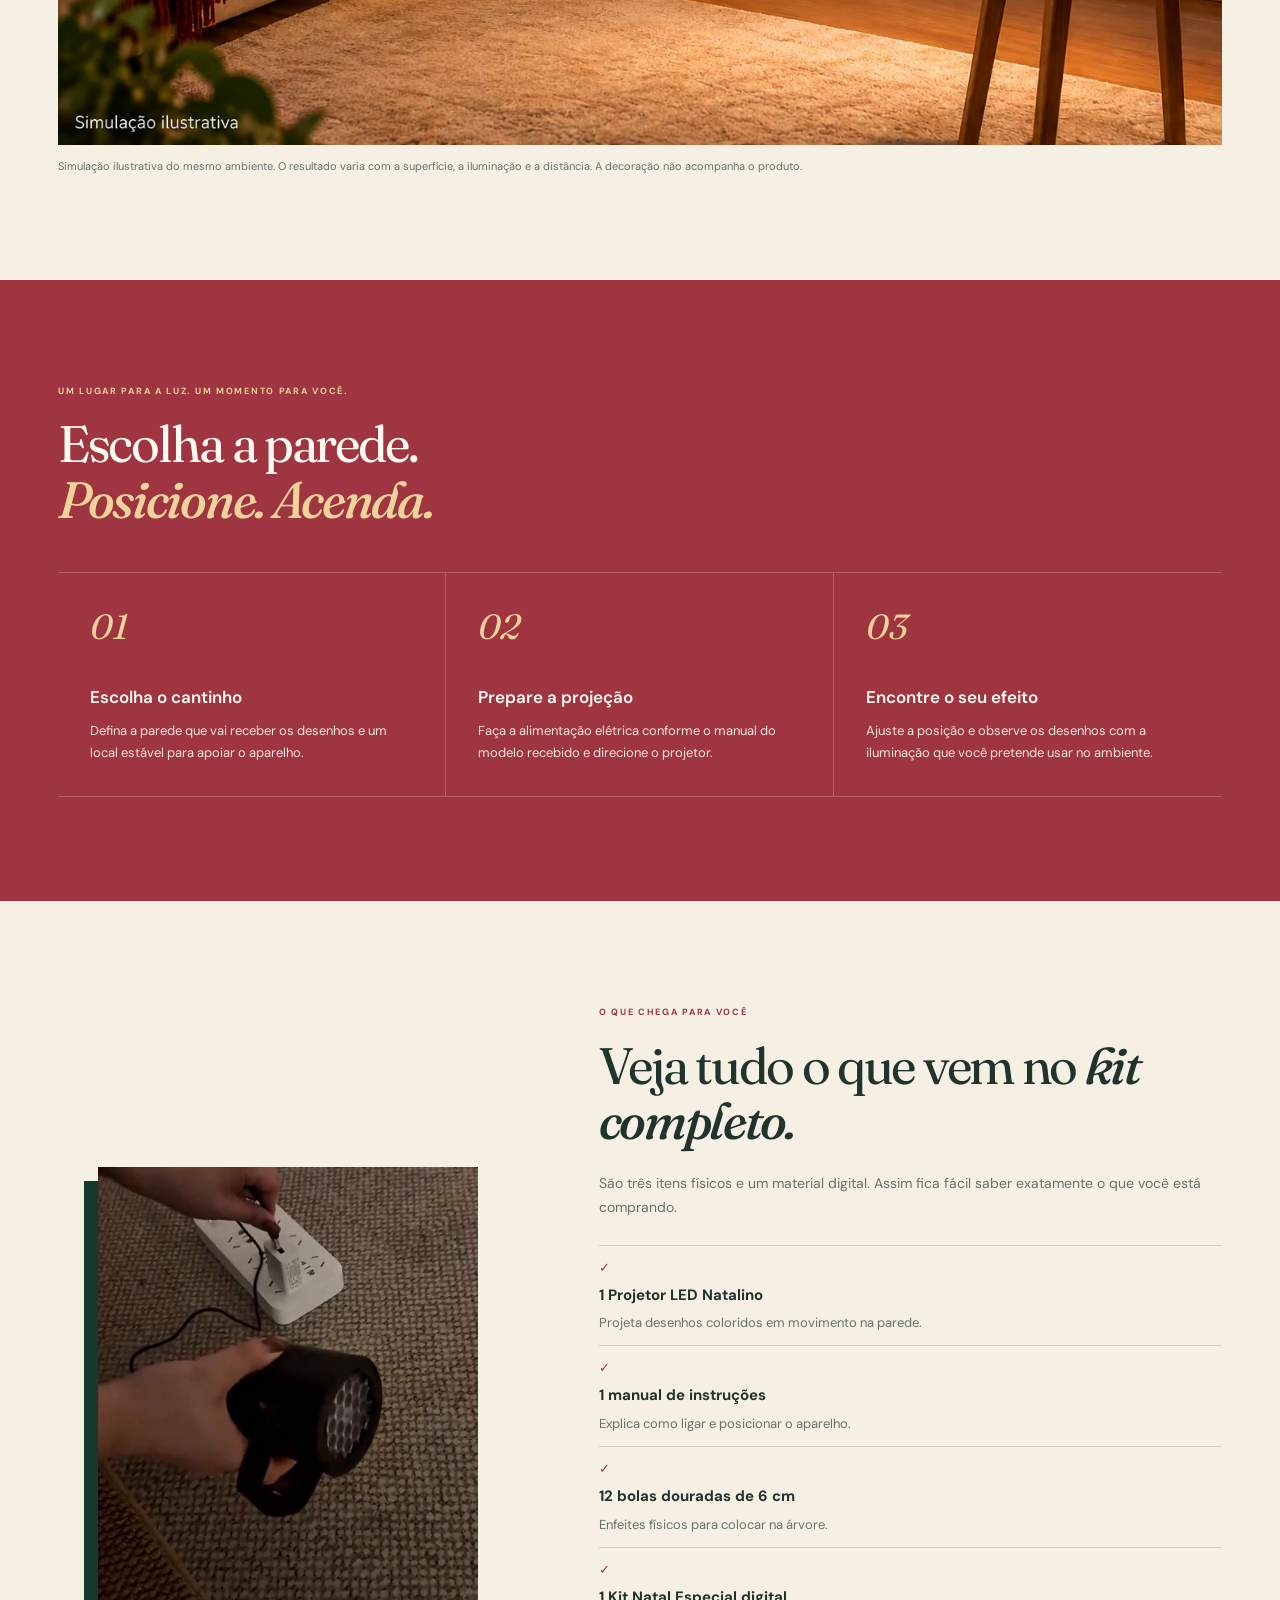
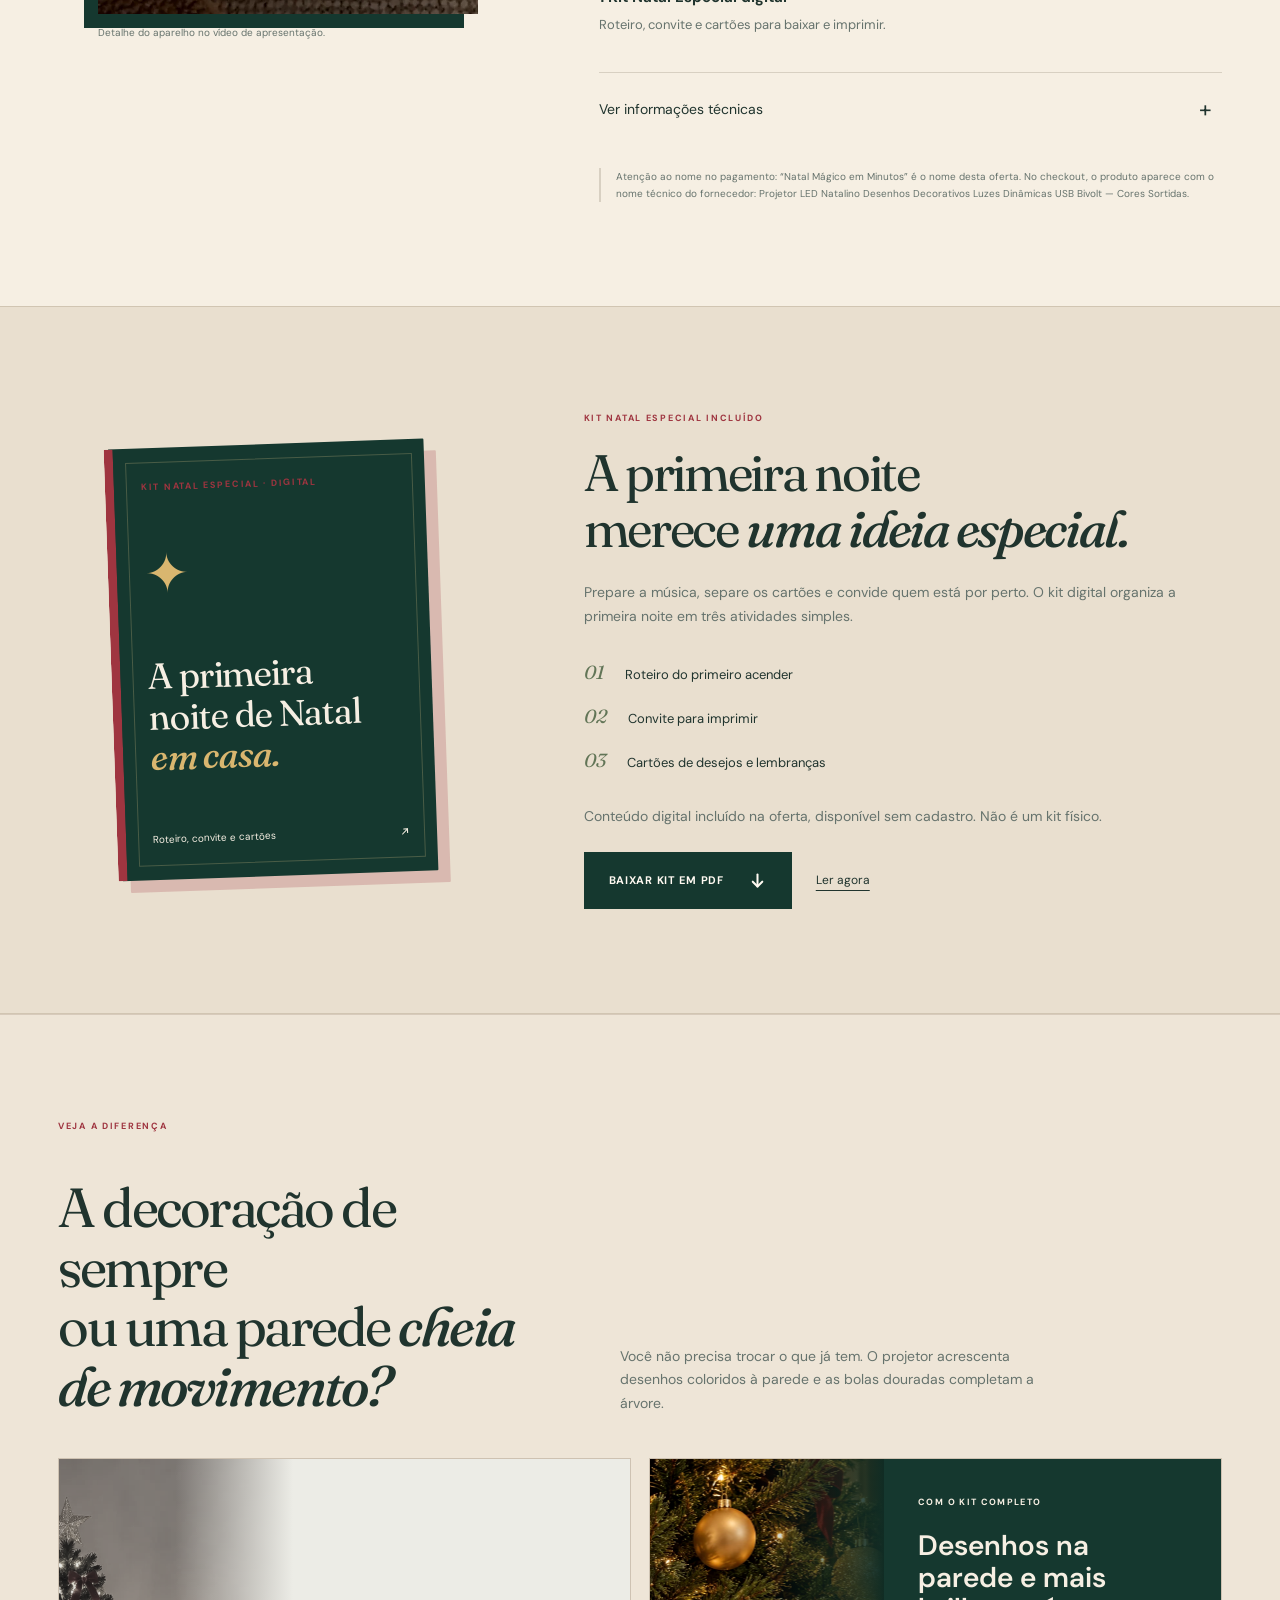
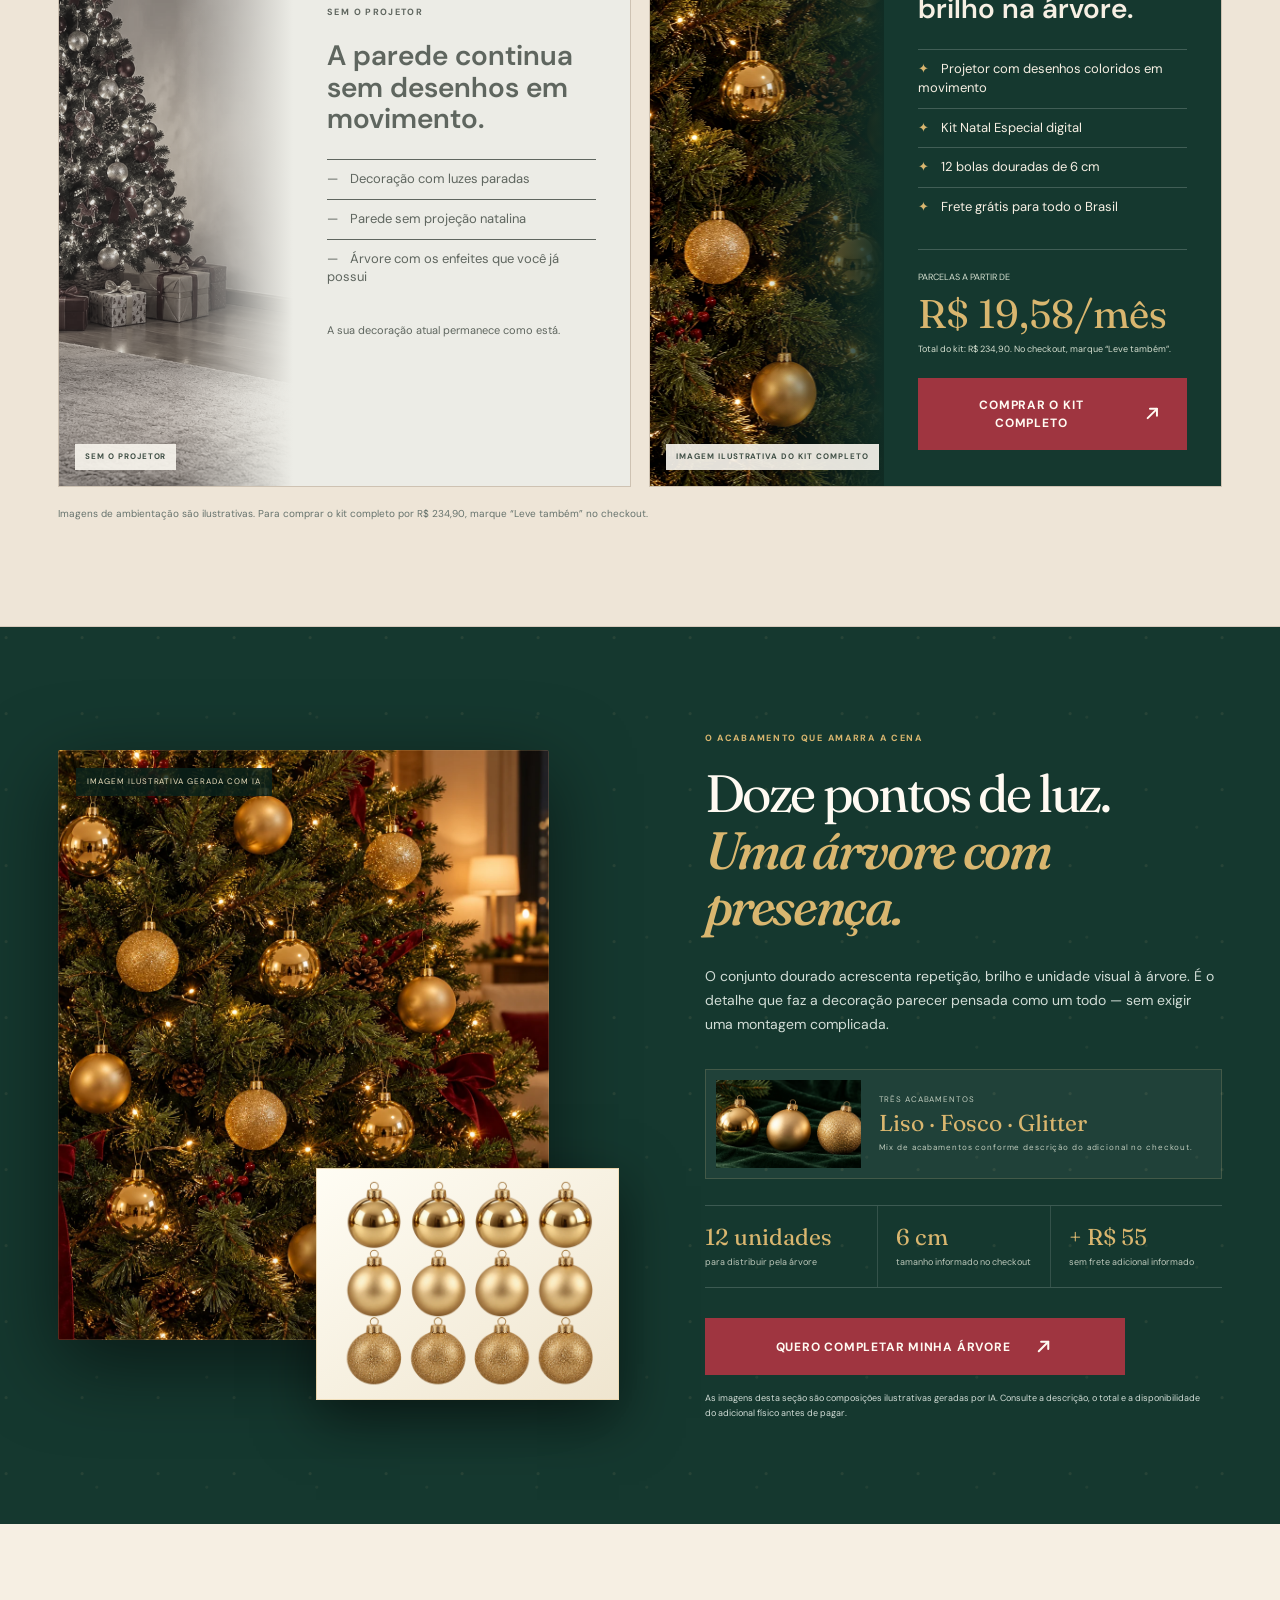
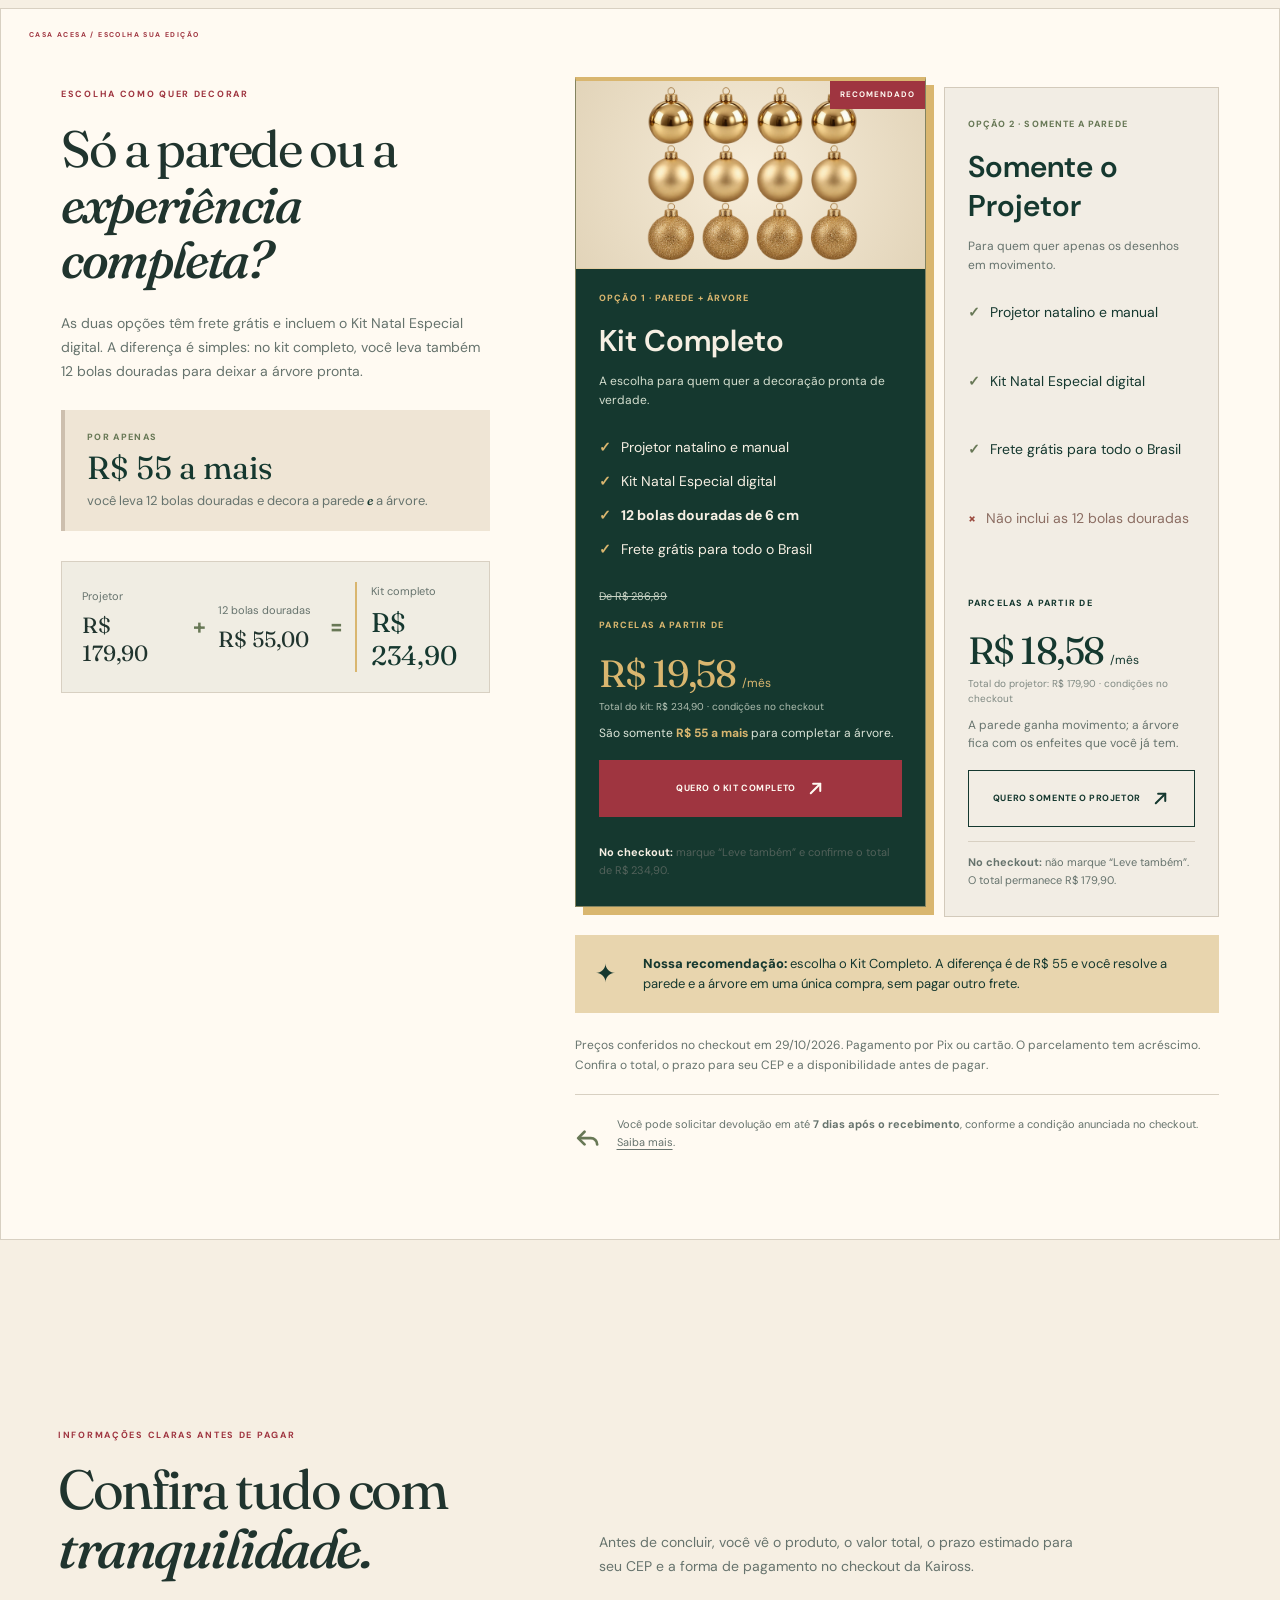
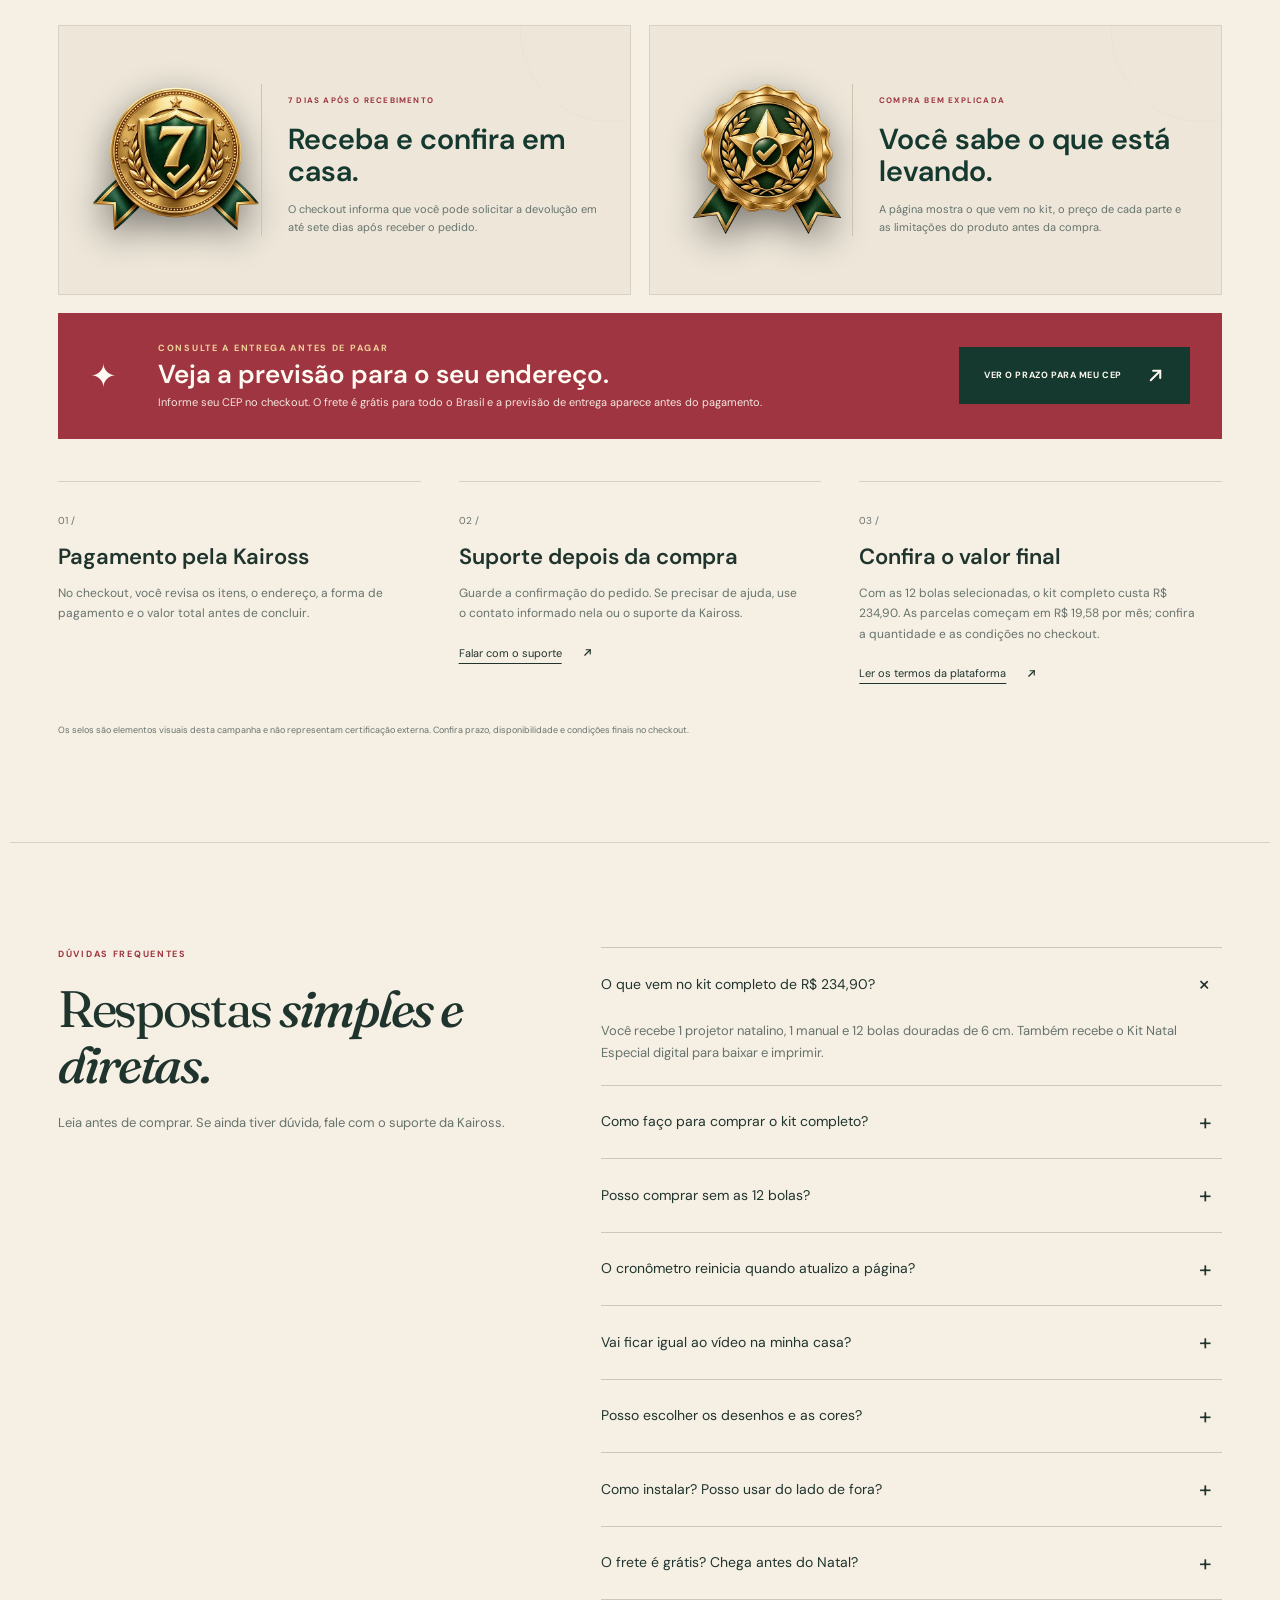
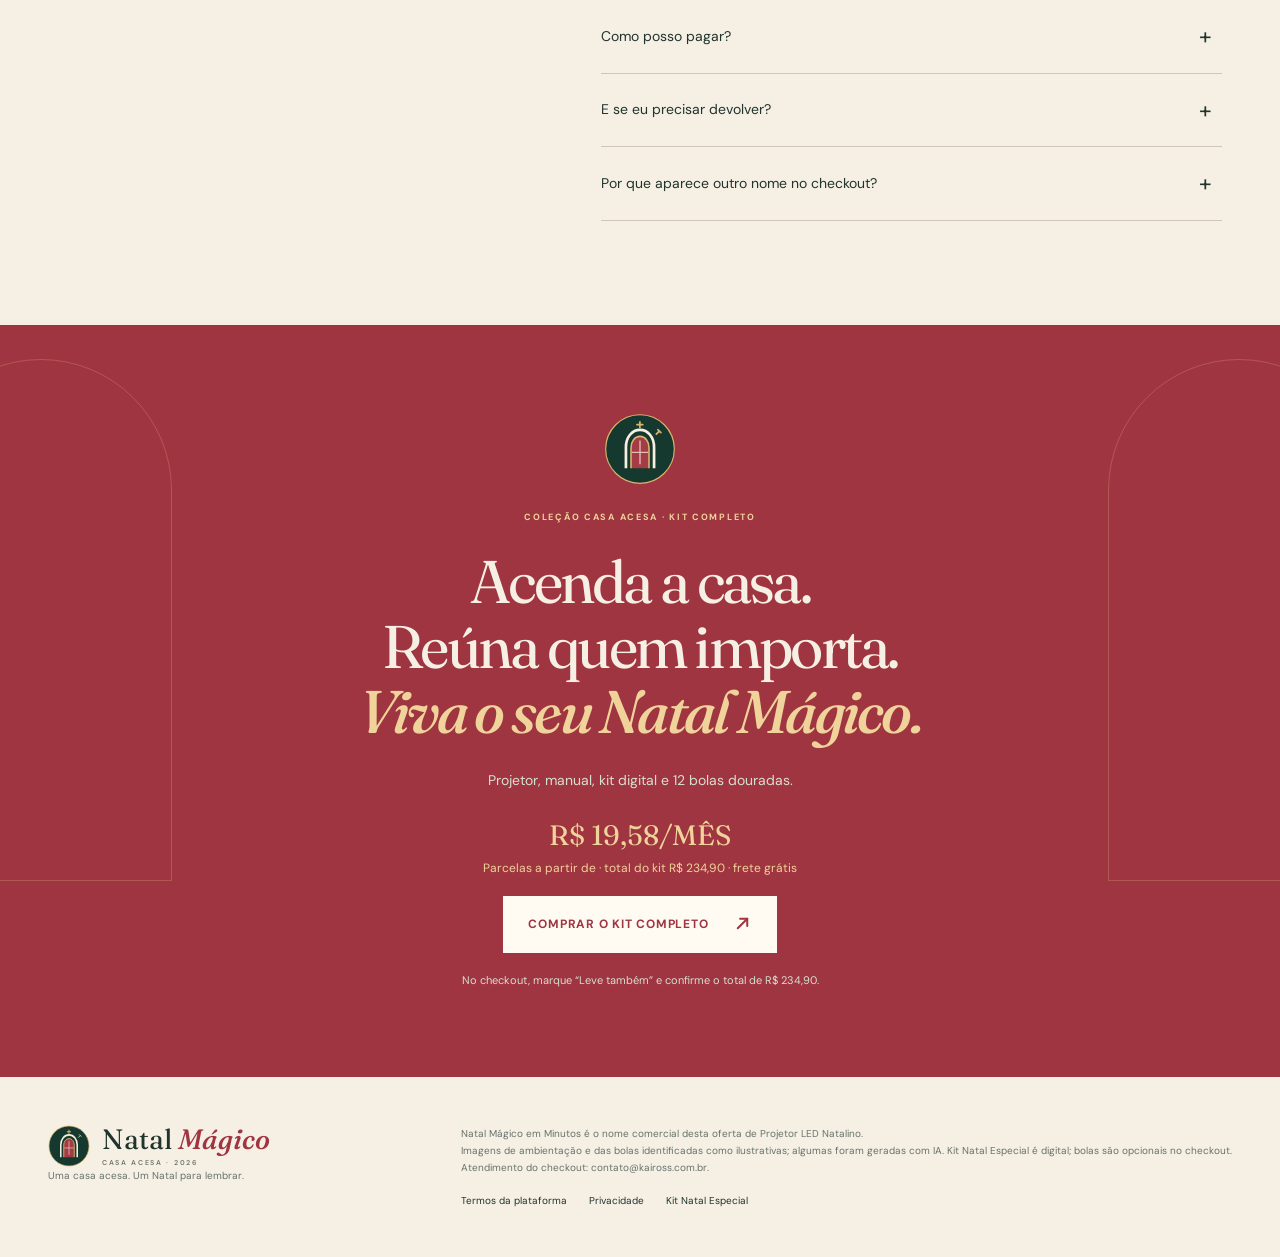
==== commit d41082f6: "Destaca preços mensais na oferta" ====
--- a/index.html
+++ b/index.html
@@ -9,7 +9,7 @@
 <meta property="og:description" content="Projetor natalino + Kit Natal Especial digital. Complete com 12 bolas douradas no checkout.">
 <meta property="og:type" content="website"><meta property="og:locale" content="pt_BR">
 <meta property="og:image" content="https://projetornatalino.vercel.app/assets/bolas-douradas-arvore.webp">
-<link rel="icon" href="favicon.svg" type="image/svg+xml"><link rel="preconnect" href="https://fonts.googleapis.com"><link rel="preconnect" href="https://fonts.gstatic.com" crossorigin><link href="https://fonts.googleapis.com/css2?family=DM+Sans:wght@400;500;600;700&amp;family=Fraunces:ital,opsz,wght@0,9..144,400;0,9..144,600;1,9..144,500&amp;display=swap" rel="stylesheet"><link rel="stylesheet" href="lume.css?v=15">
+<link rel="icon" href="favicon.svg" type="image/svg+xml"><link rel="preconnect" href="https://fonts.googleapis.com"><link rel="preconnect" href="https://fonts.gstatic.com" crossorigin><link href="https://fonts.googleapis.com/css2?family=DM+Sans:wght@400;500;600;700&amp;family=Fraunces:ital,opsz,wght@0,9..144,400;0,9..144,600;1,9..144,500&amp;display=swap" rel="stylesheet"><link rel="stylesheet" href="lume.css?v=16">
 <!-- Meta Pixel Code -->
 <script>
 !function(f,b,e,v,n,t,s)
@@ -33,7 +33,7 @@
 <section class="hero" id="inicio" aria-labelledby="hero-title"><div class="hero-inner">
 <div class="hero-heading"><p class="eyebrow">COLEÇÃO CASA ACESA · EDIÇÃO DE NATAL</p><h1 id="hero-title">A noite em que sua casa <em>vira Natal.</em></h1><p class="intro">Em poucos minutos, desenhos em movimento ocupam a parede, doze bolas douradas completam a árvore e a sala ganha um novo clima para reunir quem importa.</p><p class="hero-signature" aria-label="Projeção em movimento, decoração dourada e ritual em família"><span>01</span> LUZ EM MOVIMENTO <span>02</span> ÁRVORE DOURADA <span>03</span> MOMENTO EM FAMÍLIA</p></div>
 <figure class="hero-media" id="video-produto"><div class="video-shell"><video id="product-video" width="720" height="1280" controls playsinline webkit-playsinline preload="metadata" poster="assets/vsl-projetor-capa.jpg" x-webkit-airplay="allow" aria-label="Apresentação do Natal Mágico em Minutos" aria-describedby="video-caption"><source src="assets/lume-noel-demo-ios.mp4" type="video/mp4"><track kind="captions" src="assets/lume-noel.vtt" srclang="pt-BR" label="Português" default>Seu navegador não suporta vídeo. <a href="assets/lume-noel-demo-ios.mp4">Abrir apresentação</a>.</video><button class="video-play" type="button" aria-controls="product-video"><span class="play-circle" aria-hidden="true">▶</span><span>VEJA O ENCANTO ACONTECER<small>Assistir à apresentação · 24 s</small></span></button></div><figcaption id="video-caption">Vídeo de apresentação. O efeito varia conforme a iluminação, a superfície e a distância. Desenhos sortidos.</figcaption><p class="video-status" role="status" aria-live="polite"></p><noscript><a class="light-link" href="assets/lume-noel-demo-ios.mp4">Abrir vídeo de apresentação</a></noscript></figure>
-<div class="hero-offer"><p class="offer-name">KIT COMPLETO</p><div class="bf-price"><span>DE R$ 286,89</span><strong>BLACK FRIDAY</strong></div><p class="price">R$ 234,90 <span>à vista</span></p><p class="shipping">Frete grátis para todo o Brasil</p><ul class="hero-includes"><li>1 projetor natalino + manual</li><li>1 Kit Natal Especial digital</li><li>12 bolas douradas de 6 cm</li></ul><div class="countdown-card" data-countdown-card><span class="eyebrow">TEMPO PARA CONFERIR ESTA OFERTA</span><time class="countdown" data-countdown datetime="PT10M" aria-label="10 minutos restantes">10:00</time><p data-countdown-copy>Revise o que vem no kit e confira o total antes de pagar.</p><p class="sr-only" data-countdown-status aria-live="polite"></p></div><a class="button gold" href="https://pay.kaiross.com.br/gt3XULKfwOzV">COMPRAR O KIT COMPLETO<span aria-hidden="true">↗</span></a><p class="checkout-help"><strong>Importante:</strong> no checkout, marque a opção <strong>“Leve também”</strong>. O total deve aparecer como <strong>R$ 234,90</strong>.</p><a class="light-link" href="#oferta">Ver o preço explicado <span aria-hidden="true">↓</span></a></div>
+<div class="hero-offer"><p class="offer-name">KIT COMPLETO</p><div class="bf-price"><span>DE R$ 286,89</span><strong>BLACK FRIDAY</strong></div><p class="installment-caption">PARCELAS A PARTIR DE</p><p class="price">R$ 19,58 <span>/mês</span></p><p class="total-price">Total do kit: R$ 234,90 · condições no checkout</p><p class="shipping">Frete grátis para todo o Brasil</p><ul class="hero-includes"><li>1 projetor natalino + manual</li><li>1 Kit Natal Especial digital</li><li>12 bolas douradas de 6 cm</li></ul><div class="countdown-card" data-countdown-card><span class="eyebrow">TEMPO PARA CONFERIR ESTA OFERTA</span><time class="countdown" data-countdown datetime="PT10M" aria-label="10 minutos restantes">10:00</time><p data-countdown-copy>Revise o que vem no kit e confira o total antes de pagar.</p><p class="sr-only" data-countdown-status aria-live="polite"></p></div><a class="button gold" href="https://pay.kaiross.com.br/gt3XULKfwOzV">COMPRAR O KIT COMPLETO<span aria-hidden="true">↗</span></a><p class="checkout-help"><strong>Importante:</strong> no checkout, marque a opção <strong>“Leve também”</strong>. O total deve aparecer como <strong>R$ 234,90</strong>.</p><a class="light-link" href="#oferta">Ver o preço explicado <span aria-hidden="true">↓</span></a></div>
 </div><div class="hero-bottom"><span>UMA CASA ACESA. UM NATAL PARA LEMBRAR.</span><span aria-hidden="true">✦</span></div></section>
 <div class="benefit-strip" aria-label="Destaques da compra"><span><b aria-hidden="true">✓</b> Frete grátis</span><span><b aria-hidden="true">✓</b> Pagamento no checkout Kaiross</span><span><b aria-hidden="true">✓</b> 7 dias para solicitar devolução</span></div>
 
@@ -47,19 +47,19 @@
 
 <section class="guide-band" id="roteiro" aria-labelledby="guide-title"><div class="section guide-layout"><a href="roteiro.html" class="guide-cover" aria-label="Abrir o Kit Natal Especial"><span class="eyebrow">KIT NATAL ESPECIAL · DIGITAL</span><span class="cover-star" aria-hidden="true">✦</span><span class="cover-title">A primeira<br> noite de Natal<br> <em>em casa.</em></span><span class="cover-bottom">Roteiro, convite e cartões <span aria-hidden="true">↗</span></span></a><div class="guide-copy"><p class="eyebrow">KIT NATAL ESPECIAL INCLUÍDO</p><h2 id="guide-title">A primeira noite<br> merece <em>uma ideia especial.</em></h2><p>Prepare a música, separe os cartões e convide quem está por perto. O kit digital organiza a primeira noite em três atividades simples.</p><ul class="guide-list"><li><span>01</span> Roteiro do primeiro acender</li><li><span>02</span> Convite para imprimir</li><li><span>03</span> Cartões de desejos e lembranças</li></ul><p class="fine-print">Conteúdo digital incluído na oferta, disponível sem cadastro. Não é um kit físico.</p><div class="guide-actions"><a class="button green" href="downloads/primeira-noite-de-natal.pdf" download>BAIXAR KIT EM PDF <span aria-hidden="true">↓</span></a><a class="text-link" href="roteiro.html">Ler agora</a></div></div></div></section>
 
-<section class="experience-compare" id="comparativo" aria-labelledby="compare-title"><div class="section"><div class="compare-heading"><p class="eyebrow">VEJA A DIFERENÇA</p><h2 id="compare-title">A decoração de sempre<br> ou uma parede <em>cheia de movimento?</em></h2><p>Você não precisa trocar o que já tem. O projetor acrescenta desenhos coloridos à parede e as bolas douradas completam a árvore.</p></div><div class="experience-grid"><article class="experience-card plain"><figure class="experience-media"><img src="assets/antes-lume.webp" alt="Sala natalina sem o efeito de projeção" width="1440" height="960" loading="lazy"><figcaption>Sem o projetor</figcaption></figure><div class="experience-content"><span class="experience-tag">SEM O PROJETOR</span><h3>A parede continua sem desenhos em movimento.</h3><ul><li>Decoração com luzes paradas</li><li>Parede sem projeção natalina</li><li>Árvore com os enfeites que você já possui</li></ul><p class="experience-note">A sua decoração atual permanece como está.</p></div></article><article class="experience-card magic"><figure class="experience-media"><img src="assets/bolas-douradas-arvore.webp" alt="Árvore de Natal decorada com doze bolas douradas em diferentes acabamentos" width="1254" height="1254" loading="lazy"><figcaption>Imagem ilustrativa do kit completo</figcaption></figure><div class="experience-content"><span class="experience-tag">COM O KIT COMPLETO</span><h3>Desenhos na parede e mais brilho na árvore.</h3><ul><li>Projetor com desenhos coloridos em movimento</li><li>Kit Natal Especial digital</li><li>12 bolas douradas de 6 cm</li><li>Frete grátis para todo o Brasil</li></ul><div class="combo-price"><span>PROJETOR R$ 179,90 + BOLAS R$ 55,00</span><strong>R$ 234,90</strong><small>Total à vista. No checkout, marque “Leve também”.</small></div><a class="button gold" href="https://pay.kaiross.com.br/gt3XULKfwOzV">COMPRAR O KIT COMPLETO <span aria-hidden="true">↗</span></a></div></article></div><p class="comparison-disclaimer">Imagens de ambientação são ilustrativas. Para comprar o kit completo por R$ 234,90, marque “Leve também” no checkout.</p></div></section>
+<section class="experience-compare" id="comparativo" aria-labelledby="compare-title"><div class="section"><div class="compare-heading"><p class="eyebrow">VEJA A DIFERENÇA</p><h2 id="compare-title">A decoração de sempre<br> ou uma parede <em>cheia de movimento?</em></h2><p>Você não precisa trocar o que já tem. O projetor acrescenta desenhos coloridos à parede e as bolas douradas completam a árvore.</p></div><div class="experience-grid"><article class="experience-card plain"><figure class="experience-media"><img src="assets/antes-lume.webp" alt="Sala natalina sem o efeito de projeção" width="1440" height="960" loading="lazy"><figcaption>Sem o projetor</figcaption></figure><div class="experience-content"><span class="experience-tag">SEM O PROJETOR</span><h3>A parede continua sem desenhos em movimento.</h3><ul><li>Decoração com luzes paradas</li><li>Parede sem projeção natalina</li><li>Árvore com os enfeites que você já possui</li></ul><p class="experience-note">A sua decoração atual permanece como está.</p></div></article><article class="experience-card magic"><figure class="experience-media"><img src="assets/bolas-douradas-arvore.webp" alt="Árvore de Natal decorada com doze bolas douradas em diferentes acabamentos" width="1254" height="1254" loading="lazy"><figcaption>Imagem ilustrativa do kit completo</figcaption></figure><div class="experience-content"><span class="experience-tag">COM O KIT COMPLETO</span><h3>Desenhos na parede e mais brilho na árvore.</h3><ul><li>Projetor com desenhos coloridos em movimento</li><li>Kit Natal Especial digital</li><li>12 bolas douradas de 6 cm</li><li>Frete grátis para todo o Brasil</li></ul><div class="combo-price"><span>PARCELAS A PARTIR DE</span><strong>R$ 19,58/mês</strong><small>Total do kit: R$ 234,90. No checkout, marque “Leve também”.</small></div><a class="button gold" href="https://pay.kaiross.com.br/gt3XULKfwOzV">COMPRAR O KIT COMPLETO <span aria-hidden="true">↗</span></a></div></article></div><p class="comparison-disclaimer">Imagens de ambientação são ilustrativas. Para comprar o kit completo por R$ 234,90, marque “Leve também” no checkout.</p></div></section>
 
 <section class="gold-kit" aria-labelledby="gold-kit-title"><div class="section gold-kit-layout"><div class="gold-kit-gallery"><figure class="gold-tree"><img src="assets/bolas-douradas-arvore.webp" alt="Sugestão ilustrativa de árvore decorada com doze bolas douradas" width="1254" height="1254" loading="lazy"><figcaption>Imagem ilustrativa gerada com IA</figcaption></figure><figure class="gold-pack"><img src="assets/bolas-douradas-12.webp" alt="Composição ilustrativa do conjunto com doze bolas douradas" width="1200" height="900" loading="lazy"></figure></div><div class="gold-kit-copy"><p class="eyebrow">O ACABAMENTO QUE AMARRA A CENA</p><h2 id="gold-kit-title">Doze pontos de luz.<br><em>Uma árvore com presença.</em></h2><p>O conjunto dourado acrescenta repetição, brilho e unidade visual à árvore. É o detalhe que faz a decoração parecer pensada como um todo — sem exigir uma montagem complicada.</p><div class="finish-panel"><img src="assets/bolas-douradas-texturas.webp" alt="Detalhe ilustrativo dos acabamentos brilhante, fosco e glitter das bolas douradas" width="1600" height="800" loading="lazy"><div><span>TRÊS ACABAMENTOS</span><strong>Liso · Fosco · Glitter</strong><small>Mix de acabamentos conforme descrição do adicional no checkout.</small></div></div><ul class="gold-facts"><li><strong>12 unidades</strong><span>para distribuir pela árvore</span></li><li><strong>6 cm</strong><span>tamanho informado no checkout</span></li><li><strong>+ R$ 55</strong><span>sem frete adicional informado</span></li></ul><a class="button gold" href="https://pay.kaiross.com.br/gt3XULKfwOzV">QUERO COMPLETAR MINHA ÁRVORE <span aria-hidden="true">↗</span></a><p class="illustrative-note">As imagens desta seção são composições ilustrativas geradas por IA. Consulte a descrição, o total e a disponibilidade do adicional físico antes de pagar.</p></div></div></section>
 
-<section class="section offer choice-offer" id="oferta" aria-labelledby="offer-title"><div class="offer-story"><p class="eyebrow">ESCOLHA COMO QUER DECORAR</p><h2 id="offer-title">Só a parede ou a <em>experiência completa?</em></h2><p>As duas opções têm frete grátis e incluem o Kit Natal Especial digital. A diferença é simples: no kit completo, você leva também 12 bolas douradas para deixar a árvore pronta.</p><div class="upgrade-callout"><span>POR APENAS</span><strong>R$ 55 a mais</strong><p>você leva 12 bolas douradas e decora a parede <em>e</em> a árvore.</p></div><div class="price-equation" aria-label="Cálculo do preço do kit completo"><div><span>Projetor</span><strong>R$ 179,90</strong></div><b aria-hidden="true">+</b><div><span>12 bolas douradas</span><strong>R$ 55,00</strong></div><b aria-hidden="true">=</b><div class="total"><span>Kit completo</span><strong>R$ 234,90</strong></div></div></div><div class="offer-options choice-options"><article class="purchase-card complete"><span class="recommended">RECOMENDADO</span><figure class="offer-ball-visual"><img src="assets/bolas-douradas-12.webp" alt="Doze bolas douradas, imagem ilustrativa" width="1200" height="900" loading="lazy"></figure><p class="choice-kicker">OPÇÃO 1 · PAREDE + ÁRVORE</p><h3>Kit Completo</h3><p class="choice-promise">A escolha para quem quer a decoração pronta de verdade.</p><ul class="card-checks"><li>Projetor natalino e manual</li><li>Kit Natal Especial digital</li><li><strong>12 bolas douradas de 6 cm</strong></li><li>Frete grátis para todo o Brasil</li></ul><p class="old-price">De R$ 286,89</p><p class="price">R$ 234,90 <span>à vista</span></p><p class="upgrade-price">São somente <strong>R$ 55 a mais</strong> para completar a árvore.</p><a class="button gold" href="https://pay.kaiross.com.br/gt3XULKfwOzV">QUERO O KIT COMPLETO<span aria-hidden="true">↗</span></a><p class="checkout-help"><strong>No checkout:</strong> marque “Leve também” e confirme o total de R$ 234,90.</p></article><article class="purchase-card projector-only"><p class="choice-kicker">OPÇÃO 2 · SOMENTE A PAREDE</p><h3>Somente o Projetor</h3><p class="choice-promise">Para quem quer apenas os desenhos em movimento.</p><ul class="card-checks"><li>Projetor natalino e manual</li><li>Kit Natal Especial digital</li><li>Frete grátis para todo o Brasil</li><li class="not-included">Não inclui as 12 bolas douradas</li></ul><p class="price">R$ 179,90 <span>à vista</span></p><p class="projector-note">A parede ganha movimento; a árvore fica com os enfeites que você já tem.</p><a class="button outline" href="https://pay.kaiross.com.br/gt3XULKfwOzV">QUERO SOMENTE O PROJETOR<span aria-hidden="true">↗</span></a><p class="basic-checkout-help"><strong>No checkout:</strong> não marque “Leve também”. O total permanece R$ 179,90.</p></article><div class="choice-verdict"><span aria-hidden="true">✦</span><p><strong>Nossa recomendação:</strong> escolha o Kit Completo. A diferença é de R$ 55 e você resolve a parede e a árvore em uma única compra, sem pagar outro frete.</p></div><p class="microcopy offer-legal">Preços conferidos no checkout em 29/10/2026. Pagamento por Pix ou cartão. O parcelamento tem acréscimo. Confira o total, o prazo para seu CEP e a disponibilidade antes de pagar.</p><div class="card-return"><span aria-hidden="true">↶</span><p>Você pode solicitar devolução em até <strong>7 dias após o recebimento</strong>, conforme a condição anunciada no checkout. <a href="#compra">Saiba mais</a>.</p></div></div></section>
+<section class="section offer choice-offer" id="oferta" aria-labelledby="offer-title"><div class="offer-story"><p class="eyebrow">ESCOLHA COMO QUER DECORAR</p><h2 id="offer-title">Só a parede ou a <em>experiência completa?</em></h2><p>As duas opções têm frete grátis e incluem o Kit Natal Especial digital. A diferença é simples: no kit completo, você leva também 12 bolas douradas para deixar a árvore pronta.</p><div class="upgrade-callout"><span>POR APENAS</span><strong>R$ 55 a mais</strong><p>você leva 12 bolas douradas e decora a parede <em>e</em> a árvore.</p></div><div class="price-equation" aria-label="Cálculo do preço do kit completo"><div><span>Projetor</span><strong>R$ 179,90</strong></div><b aria-hidden="true">+</b><div><span>12 bolas douradas</span><strong>R$ 55,00</strong></div><b aria-hidden="true">=</b><div class="total"><span>Kit completo</span><strong>R$ 234,90</strong></div></div></div><div class="offer-options choice-options"><article class="purchase-card complete"><span class="recommended">RECOMENDADO</span><figure class="offer-ball-visual"><img src="assets/bolas-douradas-12.webp" alt="Doze bolas douradas, imagem ilustrativa" width="1200" height="900" loading="lazy"></figure><p class="choice-kicker">OPÇÃO 1 · PAREDE + ÁRVORE</p><h3>Kit Completo</h3><p class="choice-promise">A escolha para quem quer a decoração pronta de verdade.</p><ul class="card-checks"><li>Projetor natalino e manual</li><li>Kit Natal Especial digital</li><li><strong>12 bolas douradas de 6 cm</strong></li><li>Frete grátis para todo o Brasil</li></ul><p class="old-price">De R$ 286,89</p><p class="installment-caption">PARCELAS A PARTIR DE</p><p class="price">R$ 19,58 <span>/mês</span></p><p class="total-price">Total do kit: R$ 234,90 · condições no checkout</p><p class="upgrade-price">São somente <strong>R$ 55 a mais</strong> para completar a árvore.</p><a class="button gold" href="https://pay.kaiross.com.br/gt3XULKfwOzV">QUERO O KIT COMPLETO<span aria-hidden="true">↗</span></a><p class="checkout-help"><strong>No checkout:</strong> marque “Leve também” e confirme o total de R$ 234,90.</p></article><article class="purchase-card projector-only"><p class="choice-kicker">OPÇÃO 2 · SOMENTE A PAREDE</p><h3>Somente o Projetor</h3><p class="choice-promise">Para quem quer apenas os desenhos em movimento.</p><ul class="card-checks"><li>Projetor natalino e manual</li><li>Kit Natal Especial digital</li><li>Frete grátis para todo o Brasil</li><li class="not-included">Não inclui as 12 bolas douradas</li></ul><p class="installment-caption">PARCELAS A PARTIR DE</p><p class="price">R$ 18,58 <span>/mês</span></p><p class="total-price">Total do projetor: R$ 179,90 · condições no checkout</p><p class="projector-note">A parede ganha movimento; a árvore fica com os enfeites que você já tem.</p><a class="button outline" href="https://pay.kaiross.com.br/gt3XULKfwOzV">QUERO SOMENTE O PROJETOR<span aria-hidden="true">↗</span></a><p class="basic-checkout-help"><strong>No checkout:</strong> não marque “Leve também”. O total permanece R$ 179,90.</p></article><div class="choice-verdict"><span aria-hidden="true">✦</span><p><strong>Nossa recomendação:</strong> escolha o Kit Completo. A diferença é de R$ 55 e você resolve a parede e a árvore em uma única compra, sem pagar outro frete.</p></div><p class="microcopy offer-legal">Preços conferidos no checkout em 29/10/2026. Pagamento por Pix ou cartão. O parcelamento tem acréscimo. Confira o total, o prazo para seu CEP e a disponibilidade antes de pagar.</p><div class="card-return"><span aria-hidden="true">↶</span><p>Você pode solicitar devolução em até <strong>7 dias após o recebimento</strong>, conforme a condição anunciada no checkout. <a href="#compra">Saiba mais</a>.</p></div></div></section>
 
-<section class="section confidence" id="compra" aria-labelledby="confidence-title"><div class="trust-heading"><p class="eyebrow">INFORMAÇÕES CLARAS ANTES DE PAGAR</p><h2 id="confidence-title">Confira tudo com <em>tranquilidade.</em></h2><p>Antes de concluir, você vê o produto, o valor total, o prazo estimado para seu CEP e a forma de pagamento no checkout da Kaiross.</p></div><div class="trust-seals"><article class="trust-seal"><img src="assets/selo-7-dias.webp" alt="" width="520" height="475" loading="lazy"><div><span>7 DIAS APÓS O RECEBIMENTO</span><h3>Receba e confira em casa.</h3><p>O checkout informa que você pode solicitar a devolução em até sete dias após receber o pedido.</p></div></article><article class="trust-seal"><img src="assets/selo-compromisso-qualidade.webp" alt="" width="520" height="475" loading="lazy"><div><span>COMPRA BEM EXPLICADA</span><h3>Você sabe o que está levando.</h3><p>A página mostra o que vem no kit, o preço de cada parte e as limitações do produto antes da compra.</p></div></article></div><div class="delivery-assurance"><span class="delivery-star" aria-hidden="true">✦</span><div><p class="eyebrow">CONSULTE A ENTREGA ANTES DE PAGAR</p><h3>Veja a previsão para o seu endereço.</h3><p>Informe seu CEP no checkout. O frete é grátis para todo o Brasil e a previsão de entrega aparece antes do pagamento.</p></div><a class="button green" href="https://pay.kaiross.com.br/gt3XULKfwOzV">VER O PRAZO PARA MEU CEP <span aria-hidden="true">↗</span></a></div><div class="confidence-grid"><article><span aria-hidden="true">01 /</span><h3>Pagamento pela Kaiross</h3><p>No checkout, você revisa os itens, o endereço, a forma de pagamento e o valor total antes de concluir.</p></article><article><span aria-hidden="true">02 /</span><h3>Suporte depois da compra</h3><p>Guarde a confirmação do pedido. Se precisar de ajuda, use o contato informado nela ou o suporte da Kaiross.</p><a class="text-link" href="mailto:contato@kaiross.com.br?subject=Atendimento%20ao%20pedido%20de%20Projetor%20Natalino">Falar com o suporte ↗</a></article><article><span aria-hidden="true">03 /</span><h3>Confira o valor final</h3><p>Com as 12 bolas selecionadas, o kit completo custa R$ 234,90 à vista. O parcelamento possui acréscimo.</p><a class="text-link" href="https://app.kaiross.com.br/termos" target="_blank" rel="noopener">Ler os termos da plataforma ↗</a></article></div><p class="trust-fine-print">Os selos são elementos visuais desta campanha e não representam certificação externa. Confira prazo, disponibilidade e condições finais no checkout.</p></section>
+<section class="section confidence" id="compra" aria-labelledby="confidence-title"><div class="trust-heading"><p class="eyebrow">INFORMAÇÕES CLARAS ANTES DE PAGAR</p><h2 id="confidence-title">Confira tudo com <em>tranquilidade.</em></h2><p>Antes de concluir, você vê o produto, o valor total, o prazo estimado para seu CEP e a forma de pagamento no checkout da Kaiross.</p></div><div class="trust-seals"><article class="trust-seal"><img src="assets/selo-7-dias.webp" alt="" width="520" height="475" loading="lazy"><div><span>7 DIAS APÓS O RECEBIMENTO</span><h3>Receba e confira em casa.</h3><p>O checkout informa que você pode solicitar a devolução em até sete dias após receber o pedido.</p></div></article><article class="trust-seal"><img src="assets/selo-compromisso-qualidade.webp" alt="" width="520" height="475" loading="lazy"><div><span>COMPRA BEM EXPLICADA</span><h3>Você sabe o que está levando.</h3><p>A página mostra o que vem no kit, o preço de cada parte e as limitações do produto antes da compra.</p></div></article></div><div class="delivery-assurance"><span class="delivery-star" aria-hidden="true">✦</span><div><p class="eyebrow">CONSULTE A ENTREGA ANTES DE PAGAR</p><h3>Veja a previsão para o seu endereço.</h3><p>Informe seu CEP no checkout. O frete é grátis para todo o Brasil e a previsão de entrega aparece antes do pagamento.</p></div><a class="button green" href="https://pay.kaiross.com.br/gt3XULKfwOzV">VER O PRAZO PARA MEU CEP <span aria-hidden="true">↗</span></a></div><div class="confidence-grid"><article><span aria-hidden="true">01 /</span><h3>Pagamento pela Kaiross</h3><p>No checkout, você revisa os itens, o endereço, a forma de pagamento e o valor total antes de concluir.</p></article><article><span aria-hidden="true">02 /</span><h3>Suporte depois da compra</h3><p>Guarde a confirmação do pedido. Se precisar de ajuda, use o contato informado nela ou o suporte da Kaiross.</p><a class="text-link" href="mailto:contato@kaiross.com.br?subject=Atendimento%20ao%20pedido%20de%20Projetor%20Natalino">Falar com o suporte ↗</a></article><article><span aria-hidden="true">03 /</span><h3>Confira o valor final</h3><p>Com as 12 bolas selecionadas, o kit completo custa R$ 234,90. As parcelas começam em R$ 19,58 por mês; confira a quantidade e as condições no checkout.</p><a class="text-link" href="https://app.kaiross.com.br/termos" target="_blank" rel="noopener">Ler os termos da plataforma ↗</a></article></div><p class="trust-fine-print">Os selos são elementos visuais desta campanha e não representam certificação externa. Confira prazo, disponibilidade e condições finais no checkout.</p></section>
 
-<section class="section faq" id="duvidas" aria-labelledby="faq-title"><div><p class="eyebrow">DÚVIDAS FREQUENTES</p><h2 id="faq-title">Respostas <em>simples e diretas.</em></h2><p>Leia antes de comprar. Se ainda tiver dúvida, fale com o suporte da Kaiross.</p></div><div class="questions"><details open><summary>O que vem no kit completo de R$ 234,90?<span aria-hidden="true">+</span></summary><p>Você recebe 1 projetor natalino, 1 manual e 12 bolas douradas de 6 cm. Também recebe o Kit Natal Especial digital para baixar e imprimir.</p></details><details><summary>Como faço para comprar o kit completo?<span aria-hidden="true">+</span></summary><p>Clique no botão de compra e, no checkout, marque “Leve também”. Antes de pagar, confira se o total é R$ 234,90.</p></details><details><summary>Posso comprar sem as 12 bolas?<span aria-hidden="true">+</span></summary><p>Sim. Se não marcar “Leve também”, você compra o projetor, o manual e o kit digital por R$ 179,90 à vista.</p></details><details><summary>O cronômetro reinicia quando atualizo a página?<span aria-hidden="true">+</span></summary><p>Não. O horário final fica salvo neste navegador. Atualizar, fechar ou reabrir a página não devolve o tempo que já passou.</p></details><details><summary>Vai ficar igual ao vídeo na minha casa?<span aria-hidden="true">+</span></summary><p>O resultado depende da distância, da parede e da claridade do ambiente. Diminua a luz e ajuste a posição do projetor até encontrar o melhor efeito.</p></details><details><summary>Posso escolher os desenhos e as cores?<span aria-hidden="true">+</span></summary><p>Não. Os desenhos e as cores são sortidos. A projeção é colorida e possui movimento.</p></details><details><summary>Como instalar? Posso usar do lado de fora?<span aria-hidden="true">+</span></summary><p>Coloque o aparelho em local firme, ligue conforme o manual e aponte para a parede. Proteja o projetor e as conexões da chuva e da umidade.</p></details><details><summary>O frete é grátis? Chega antes do Natal?<span aria-hidden="true">+</span></summary><p>O frete é grátis para todo o Brasil. Informe seu CEP no checkout para ver a previsão de entrega antes de pagar.</p></details><details><summary>Como posso pagar?<span aria-hidden="true">+</span></summary><p>Você pode pagar por Pix ou cartão. O parcelamento possui acréscimo e o valor final aparece no checkout.</p></details><details><summary>E se eu precisar devolver?<span aria-hidden="true">+</span></summary><p>O checkout informa que você pode solicitar a devolução em até sete dias após receber o pedido. Use o contato da confirmação da compra ou o suporte da Kaiross.</p></details><details><summary>Por que aparece outro nome no checkout?<span aria-hidden="true">+</span></summary><p>“Natal Mágico em Minutos” é o nome desta oferta. No checkout aparece o nome técnico usado pelo fornecedor para o projetor.</p></details></div></section>
+<section class="section faq" id="duvidas" aria-labelledby="faq-title"><div><p class="eyebrow">DÚVIDAS FREQUENTES</p><h2 id="faq-title">Respostas <em>simples e diretas.</em></h2><p>Leia antes de comprar. Se ainda tiver dúvida, fale com o suporte da Kaiross.</p></div><div class="questions"><details open><summary>O que vem no kit completo de R$ 234,90?<span aria-hidden="true">+</span></summary><p>Você recebe 1 projetor natalino, 1 manual e 12 bolas douradas de 6 cm. Também recebe o Kit Natal Especial digital para baixar e imprimir.</p></details><details><summary>Como faço para comprar o kit completo?<span aria-hidden="true">+</span></summary><p>Clique no botão de compra e, no checkout, marque “Leve também”. Antes de pagar, confira se o total é R$ 234,90.</p></details><details><summary>Posso comprar sem as 12 bolas?<span aria-hidden="true">+</span></summary><p>Sim. Se não marcar “Leve também”, você compra o projetor, o manual e o kit digital por R$ 179,90, com parcelas a partir de R$ 18,58 por mês. Confira as condições no checkout.</p></details><details><summary>O cronômetro reinicia quando atualizo a página?<span aria-hidden="true">+</span></summary><p>Não. O horário final fica salvo neste navegador. Atualizar, fechar ou reabrir a página não devolve o tempo que já passou.</p></details><details><summary>Vai ficar igual ao vídeo na minha casa?<span aria-hidden="true">+</span></summary><p>O resultado depende da distância, da parede e da claridade do ambiente. Diminua a luz e ajuste a posição do projetor até encontrar o melhor efeito.</p></details><details><summary>Posso escolher os desenhos e as cores?<span aria-hidden="true">+</span></summary><p>Não. Os desenhos e as cores são sortidos. A projeção é colorida e possui movimento.</p></details><details><summary>Como instalar? Posso usar do lado de fora?<span aria-hidden="true">+</span></summary><p>Coloque o aparelho em local firme, ligue conforme o manual e aponte para a parede. Proteja o projetor e as conexões da chuva e da umidade.</p></details><details><summary>O frete é grátis? Chega antes do Natal?<span aria-hidden="true">+</span></summary><p>O frete é grátis para todo o Brasil. Informe seu CEP no checkout para ver a previsão de entrega antes de pagar.</p></details><details><summary>Como posso pagar?<span aria-hidden="true">+</span></summary><p>Você pode pagar por Pix ou cartão. O parcelamento possui acréscimo e o valor final aparece no checkout.</p></details><details><summary>E se eu precisar devolver?<span aria-hidden="true">+</span></summary><p>O checkout informa que você pode solicitar a devolução em até sete dias após receber o pedido. Use o contato da confirmação da compra ou o suporte da Kaiross.</p></details><details><summary>Por que aparece outro nome no checkout?<span aria-hidden="true">+</span></summary><p>“Natal Mágico em Minutos” é o nome desta oferta. No checkout aparece o nome técnico usado pelo fornecedor para o projetor.</p></details></div></section>
 
-<section class="closing"><img class="closing-mark" src="assets/natal-magico-selo.svg" alt="" width="72" height="72"><p class="eyebrow">COLEÇÃO CASA ACESA · KIT COMPLETO</p><h2>Acenda a casa.<br> Reúna quem importa.<br> <em>Viva o seu Natal Mágico.</em></h2><p>Projetor, manual, kit digital e 12 bolas douradas.</p><p class="closing-price">R$ 234,90 À VISTA <span>Frete grátis para todo o Brasil</span></p><a class="button gold" href="https://pay.kaiross.com.br/gt3XULKfwOzV">COMPRAR O KIT COMPLETO<span aria-hidden="true">↗</span></a><p class="microcopy">No checkout, marque “Leve também” e confirme o total de R$ 234,90.</p></section>
+<section class="closing"><img class="closing-mark" src="assets/natal-magico-selo.svg" alt="" width="72" height="72"><p class="eyebrow">COLEÇÃO CASA ACESA · KIT COMPLETO</p><h2>Acenda a casa.<br> Reúna quem importa.<br> <em>Viva o seu Natal Mágico.</em></h2><p>Projetor, manual, kit digital e 12 bolas douradas.</p><p class="closing-price">R$ 19,58/MÊS <span>Parcelas a partir de · total do kit R$ 234,90 · frete grátis</span></p><a class="button gold" href="https://pay.kaiross.com.br/gt3XULKfwOzV">COMPRAR O KIT COMPLETO<span aria-hidden="true">↗</span></a><p class="microcopy">No checkout, marque “Leve também” e confirme o total de R$ 234,90.</p></section>
 </main>
 <footer class="site-footer"><div><a class="wordmark" href="#inicio"><img class="brand-mark" src="assets/natal-magico-selo.svg" alt="" width="42" height="42"><span class="brand-name">Natal <em>Mágico</em><small>CASA ACESA · 2026</small></span></a><p>Uma casa acesa. Um Natal para lembrar.</p></div><div><p>Natal Mágico em Minutos é o nome comercial desta oferta de Projetor LED Natalino.<br> Imagens de ambientação e das bolas identificadas como ilustrativas; algumas foram geradas com IA. Kit Natal Especial é digital; bolas são opcionais no checkout.<br> Atendimento do checkout: <a href="mailto:contato@kaiross.com.br">contato@kaiross.com.br</a>.</p><div class="footer-links"><a href="https://app.kaiross.com.br/termos" target="_blank" rel="noopener">Termos da plataforma</a><a href="https://app.kaiross.com.br/privacidade" target="_blank" rel="noopener">Privacidade</a><a href="roteiro.html">Kit Natal Especial</a></div></div></footer>
-<aside class="mobile-purchase" aria-label="Compra rápida"><div><strong>R$ 234,90 <small>à vista</small></strong><span>Kit completo · frete grátis</span></div><a class="button gold" href="https://pay.kaiross.com.br/gt3XULKfwOzV">COMPRAR<span aria-hidden="true">↗</span></a></aside>
+<aside class="mobile-purchase" aria-label="Compra rápida"><div><strong>R$ 19,58 <small>/mês</small></strong><span>A partir de · total R$ 234,90</span></div><a class="button gold" href="https://pay.kaiross.com.br/gt3XULKfwOzV">COMPRAR<span aria-hidden="true">↗</span></a></aside>
 <script src="lume.js?v=3" defer></script><script src="conversion.js?v=2" defer></script><script src="video.js?v=2" defer></script>
 </body></html>
--- a/lume.css
+++ b/lume.css
@@ -420,3 +420,13 @@
   .brand-atelier .trust-seal>div{padding:15px 0 0;border-left:0;border-top:1px solid #cfc2af}
   .brand-atelier .mobile-purchase .button{min-width:96px}
 }
+
+/* Preços parcelados: valor mensal em destaque com total transparente. */
+.installment-caption{margin:12px 0 3px;font-size:9px;font-weight:800;letter-spacing:.14em;line-height:1.3}
+.total-price{margin:5px 0 0;font-size:10px;line-height:1.45;opacity:.82}
+.hero-offer .installment-caption{color:var(--green)}
+.hero-offer .total-price{color:#52615a}
+.purchase-card .installment-caption{color:var(--gold)}
+.purchase-card .total-price{color:#d4decf}
+.projector-only .installment-caption{color:var(--green)}
+.projector-only .total-price{color:var(--muted)}
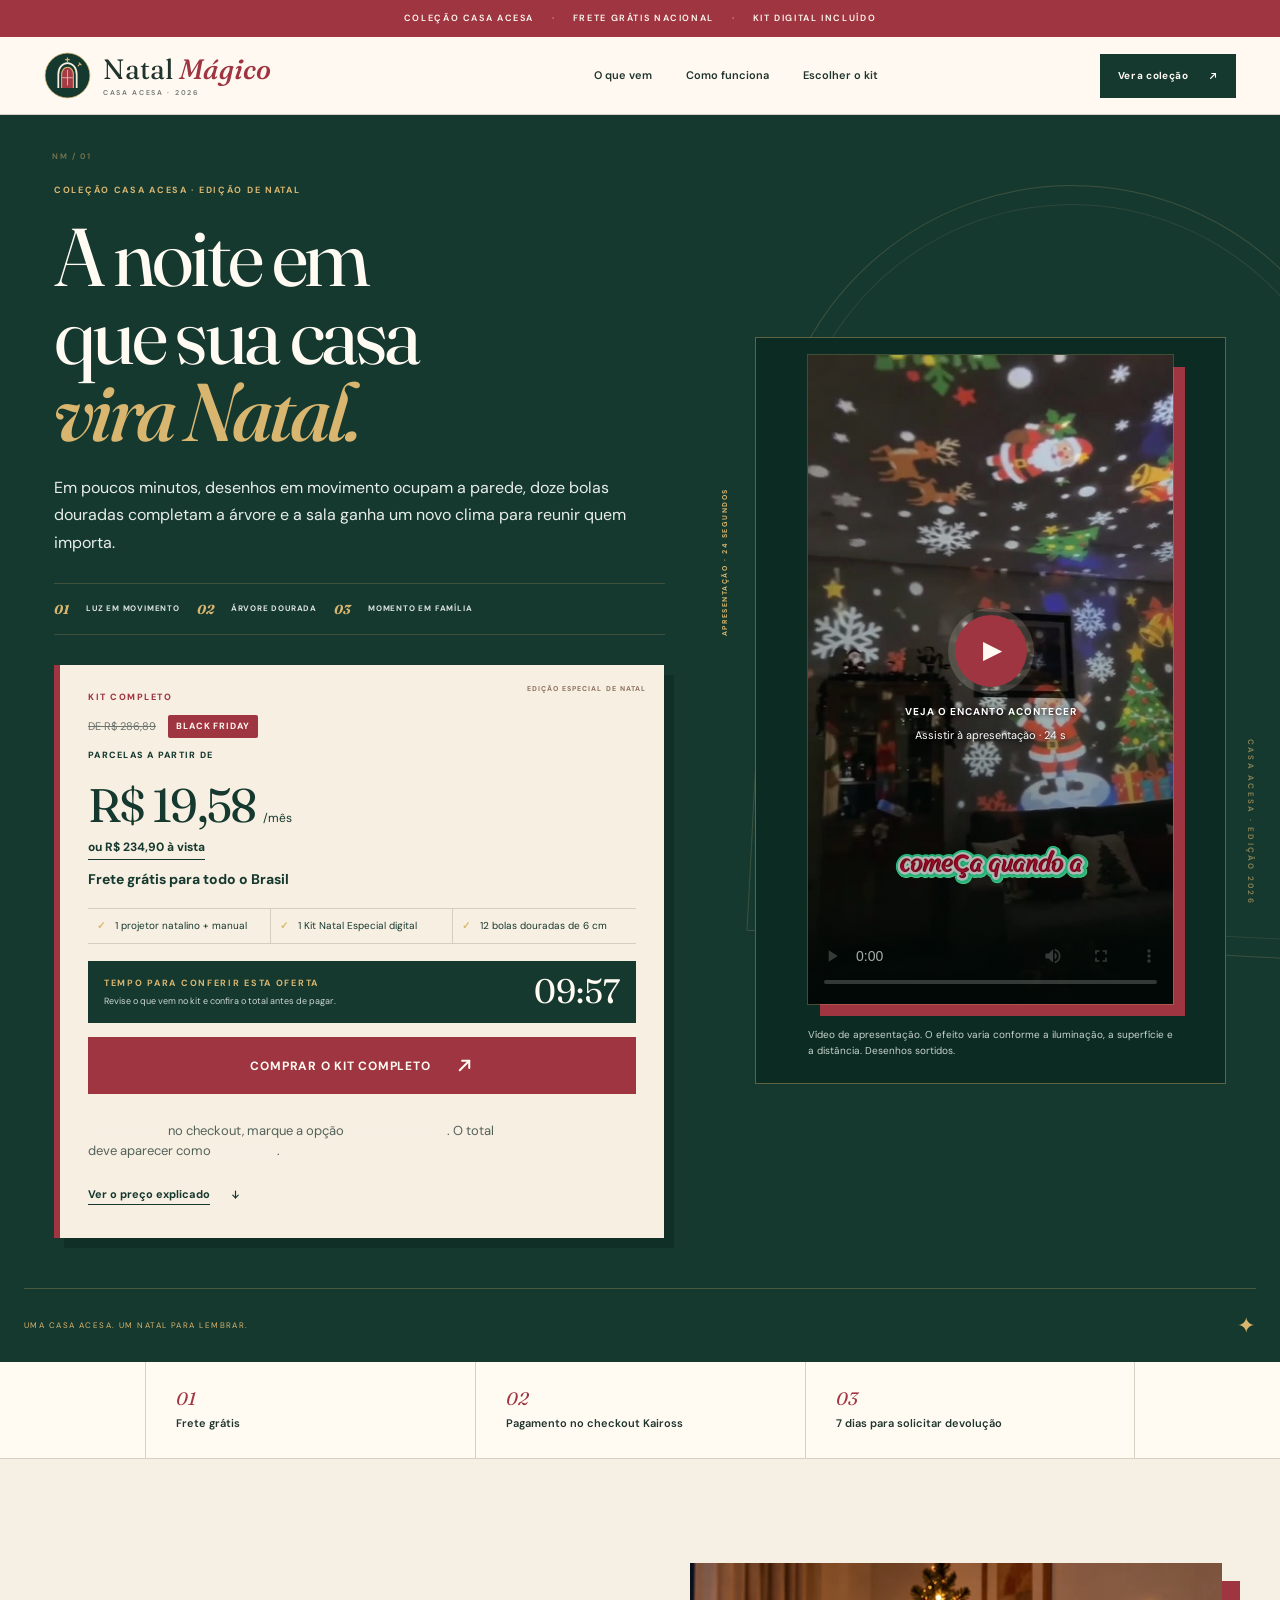
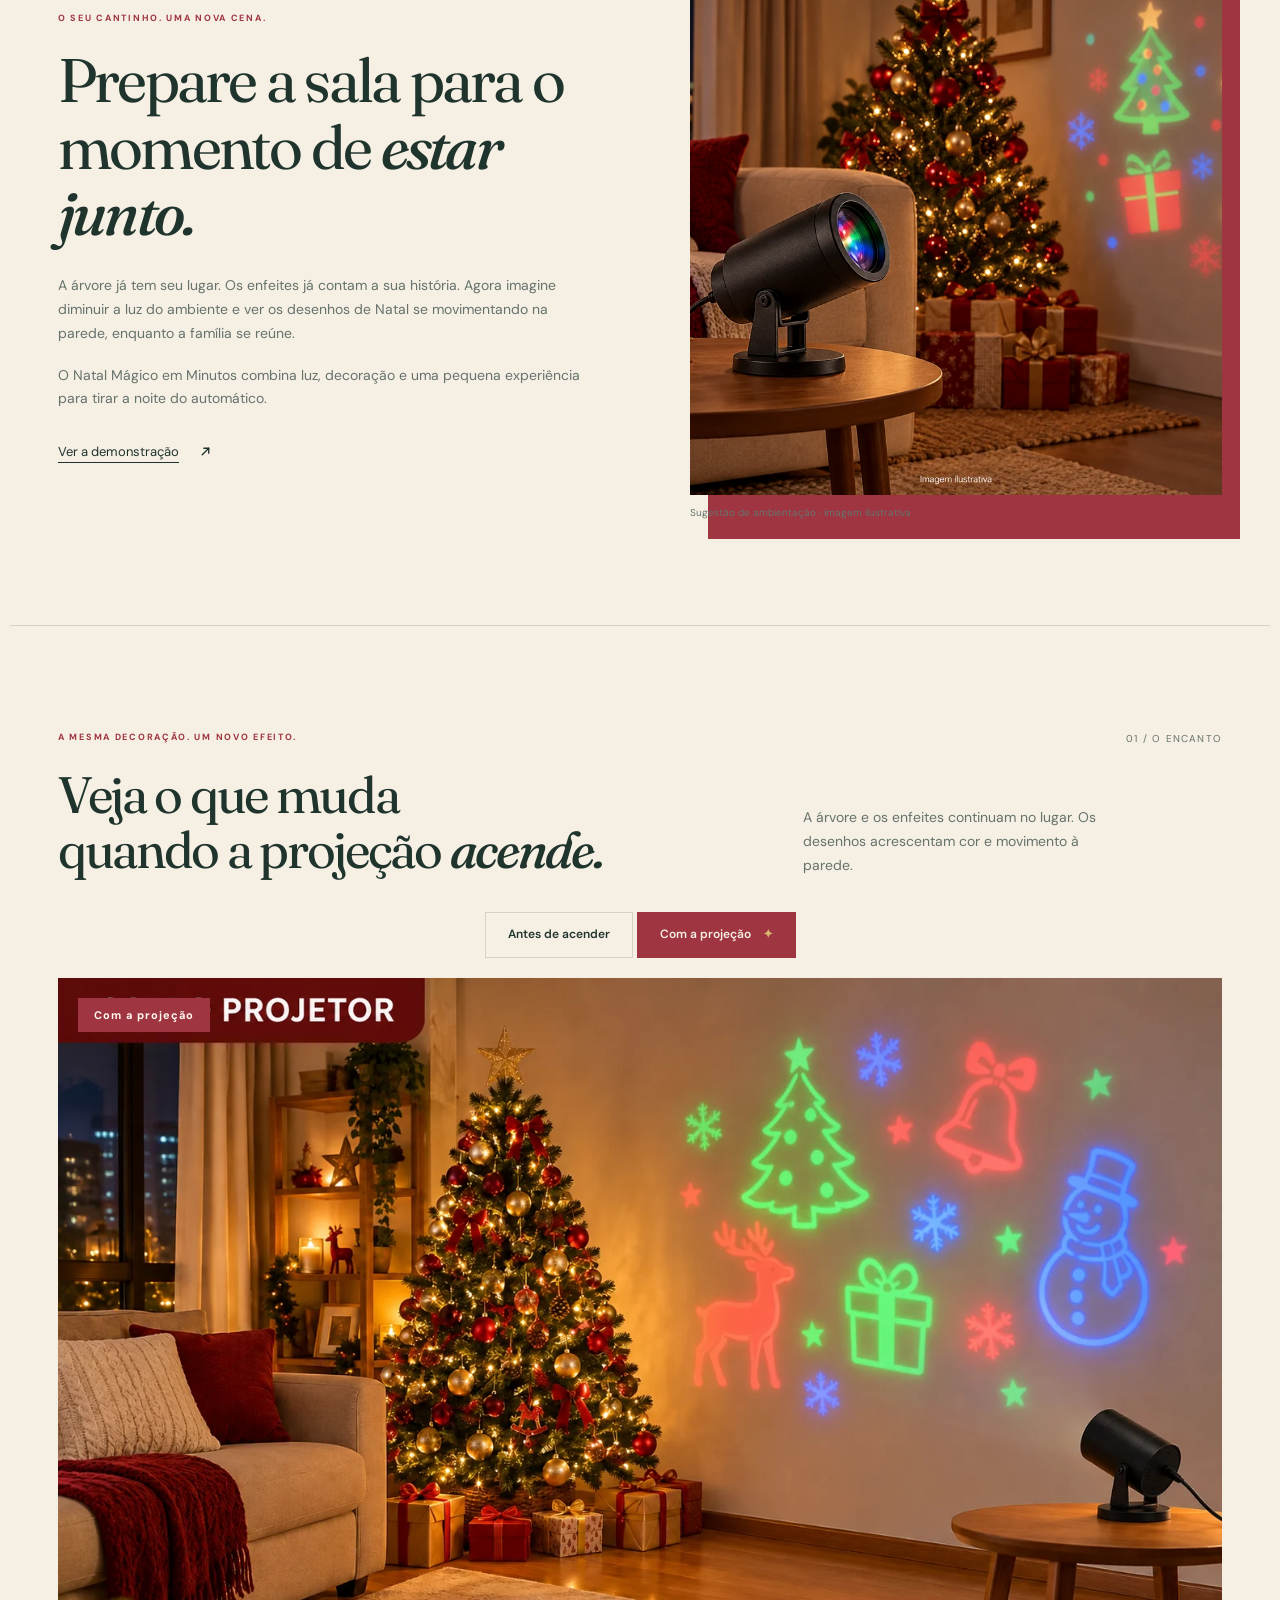
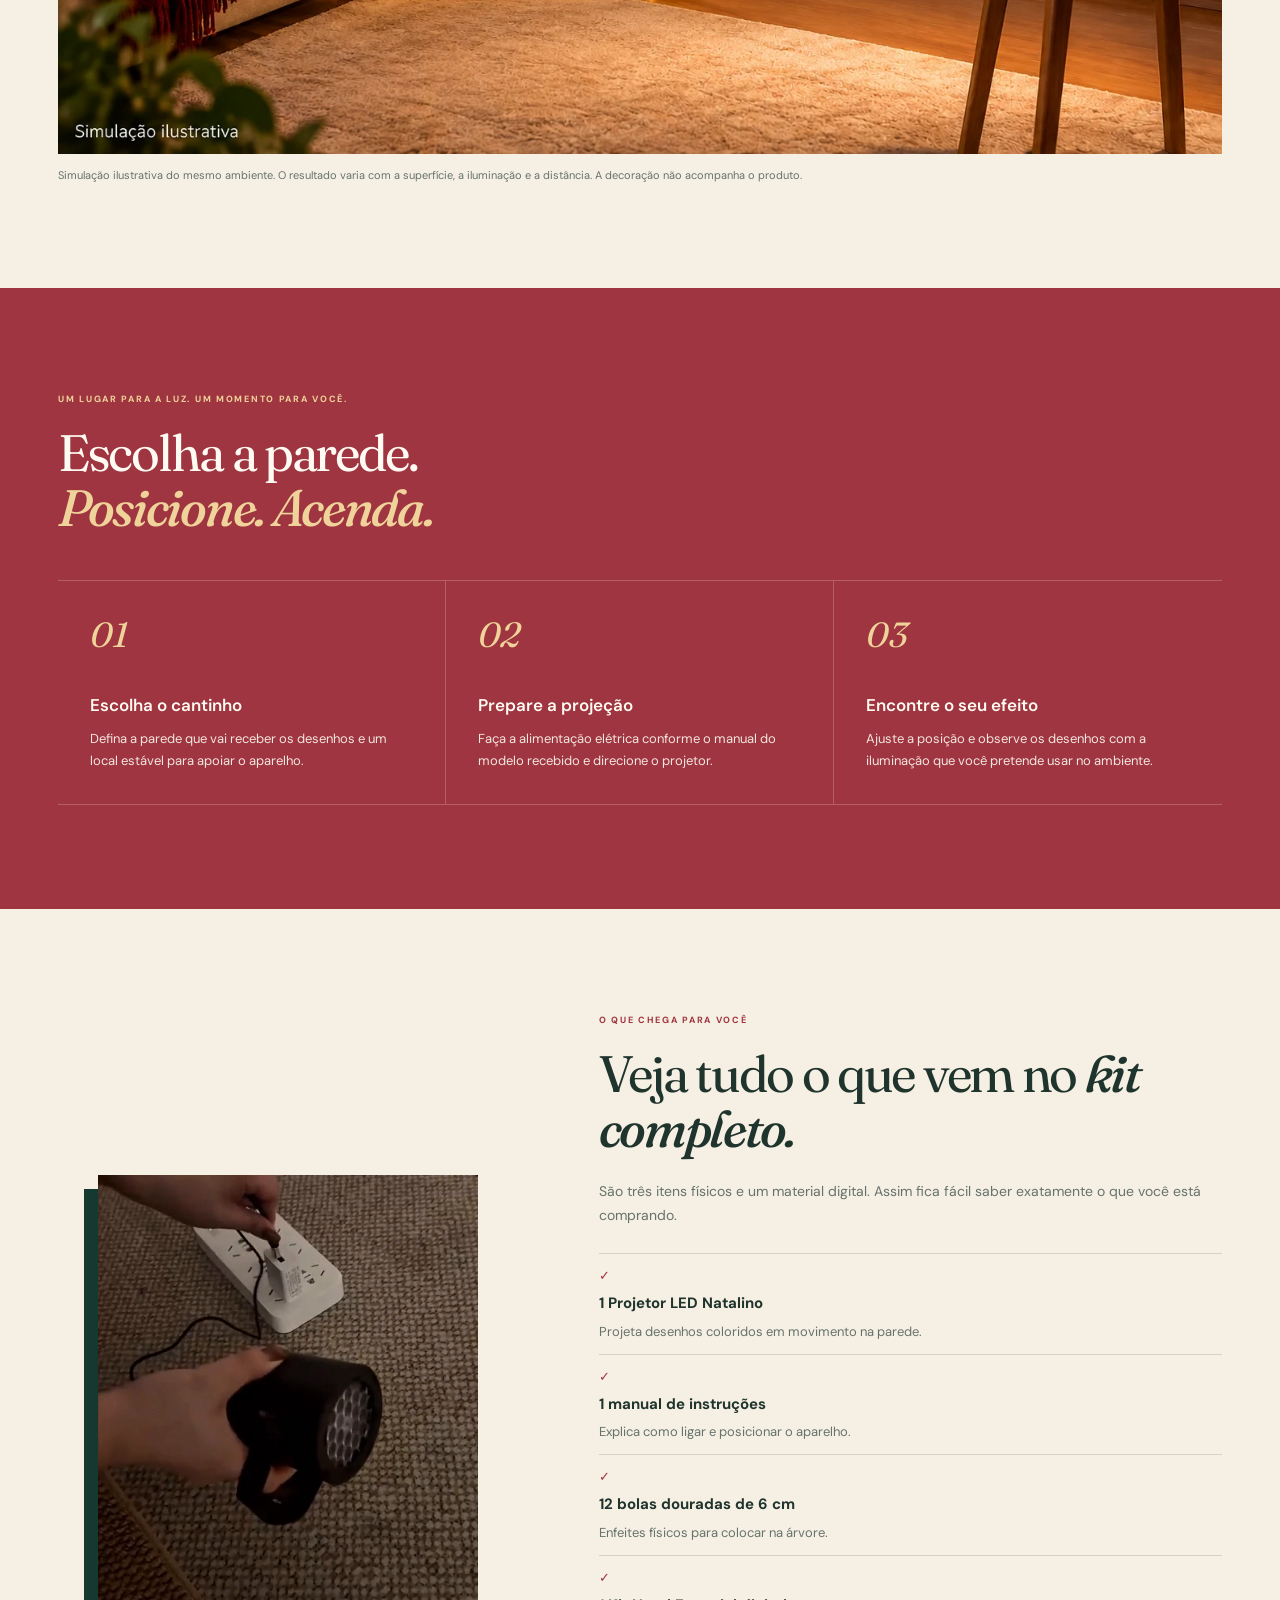
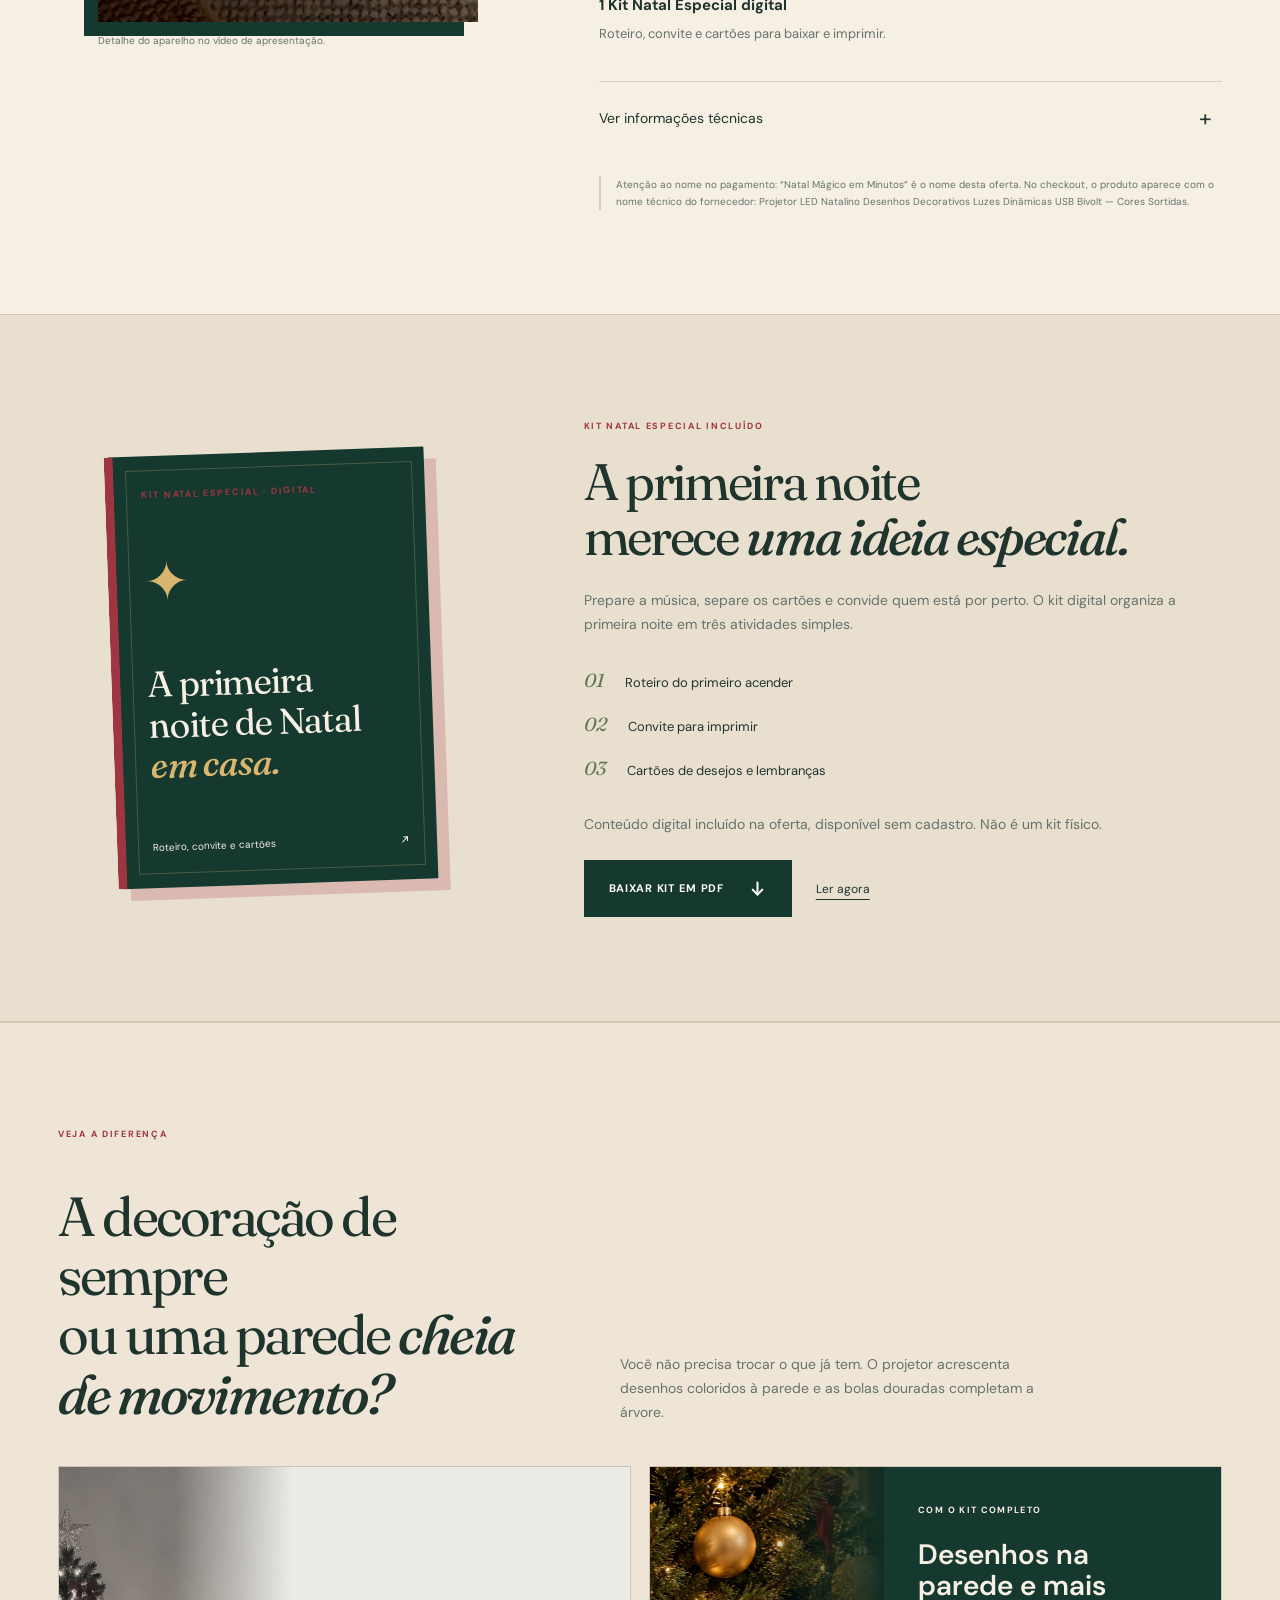
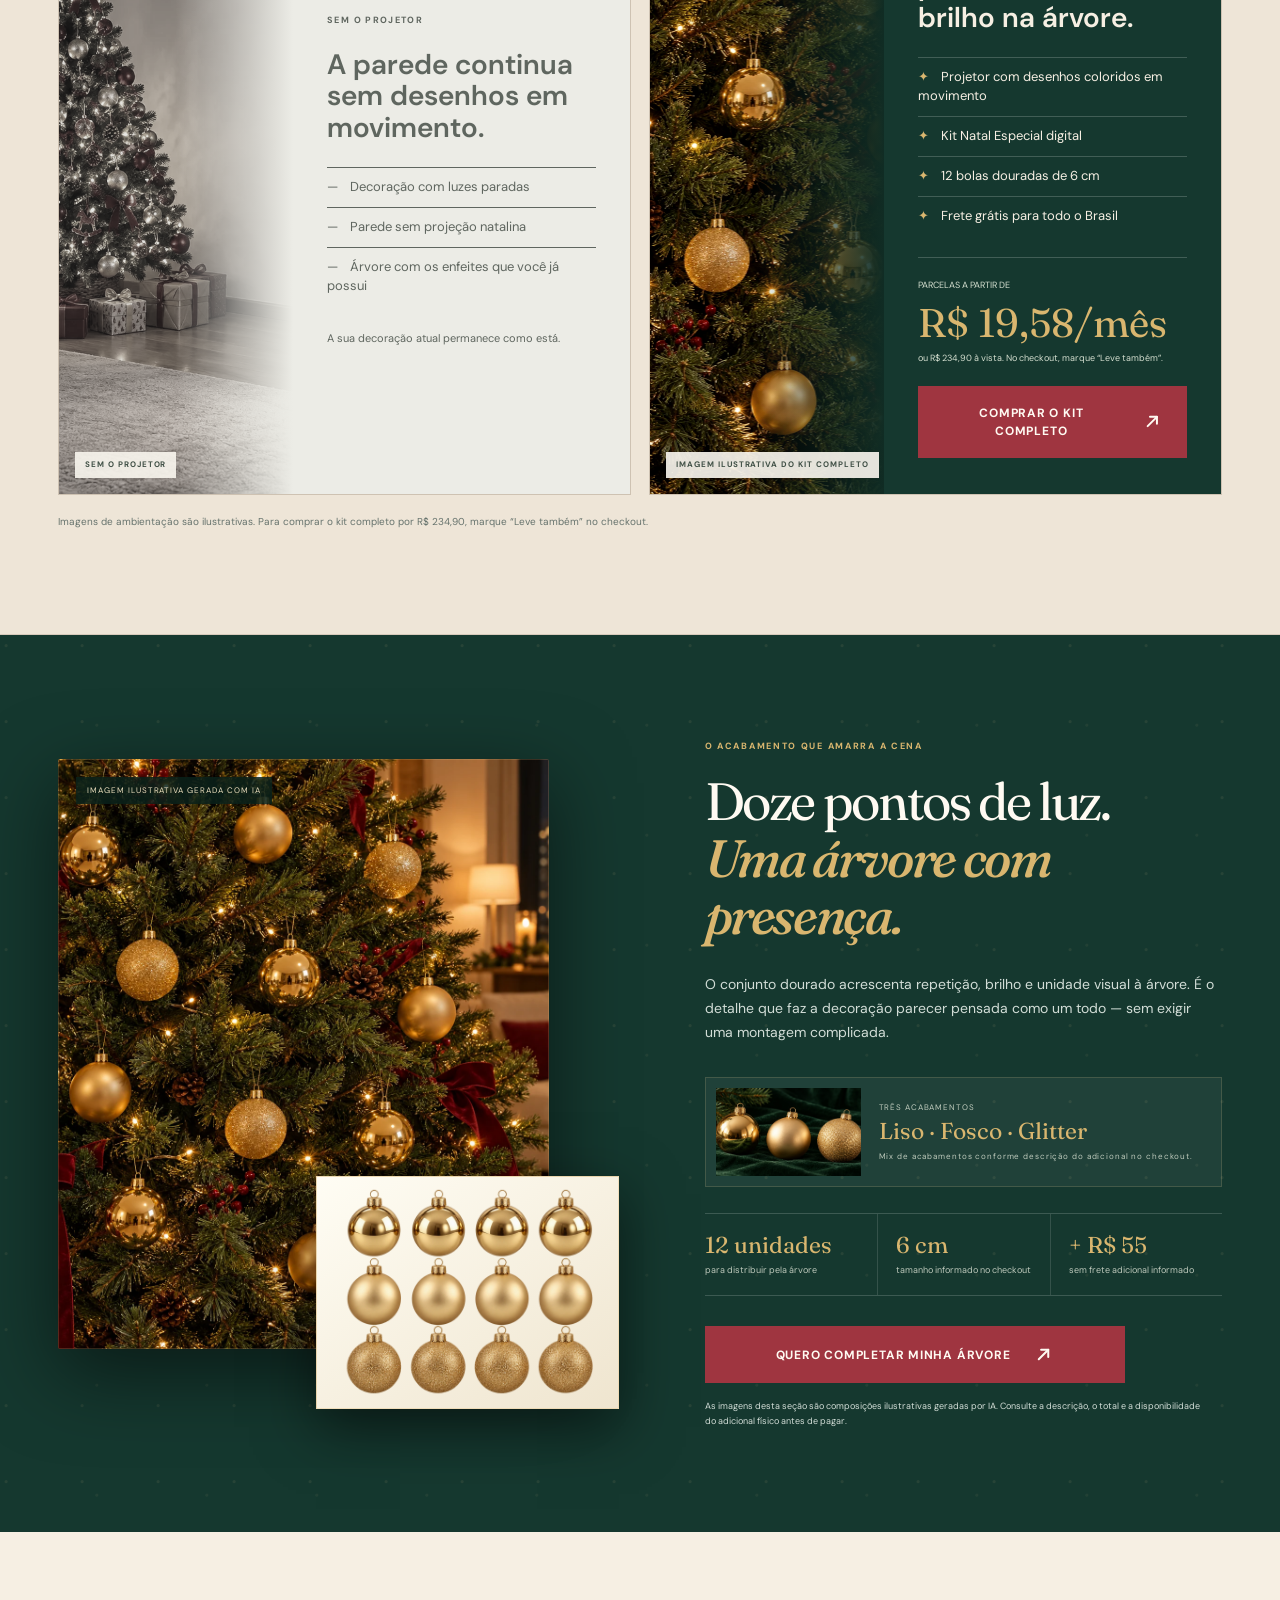
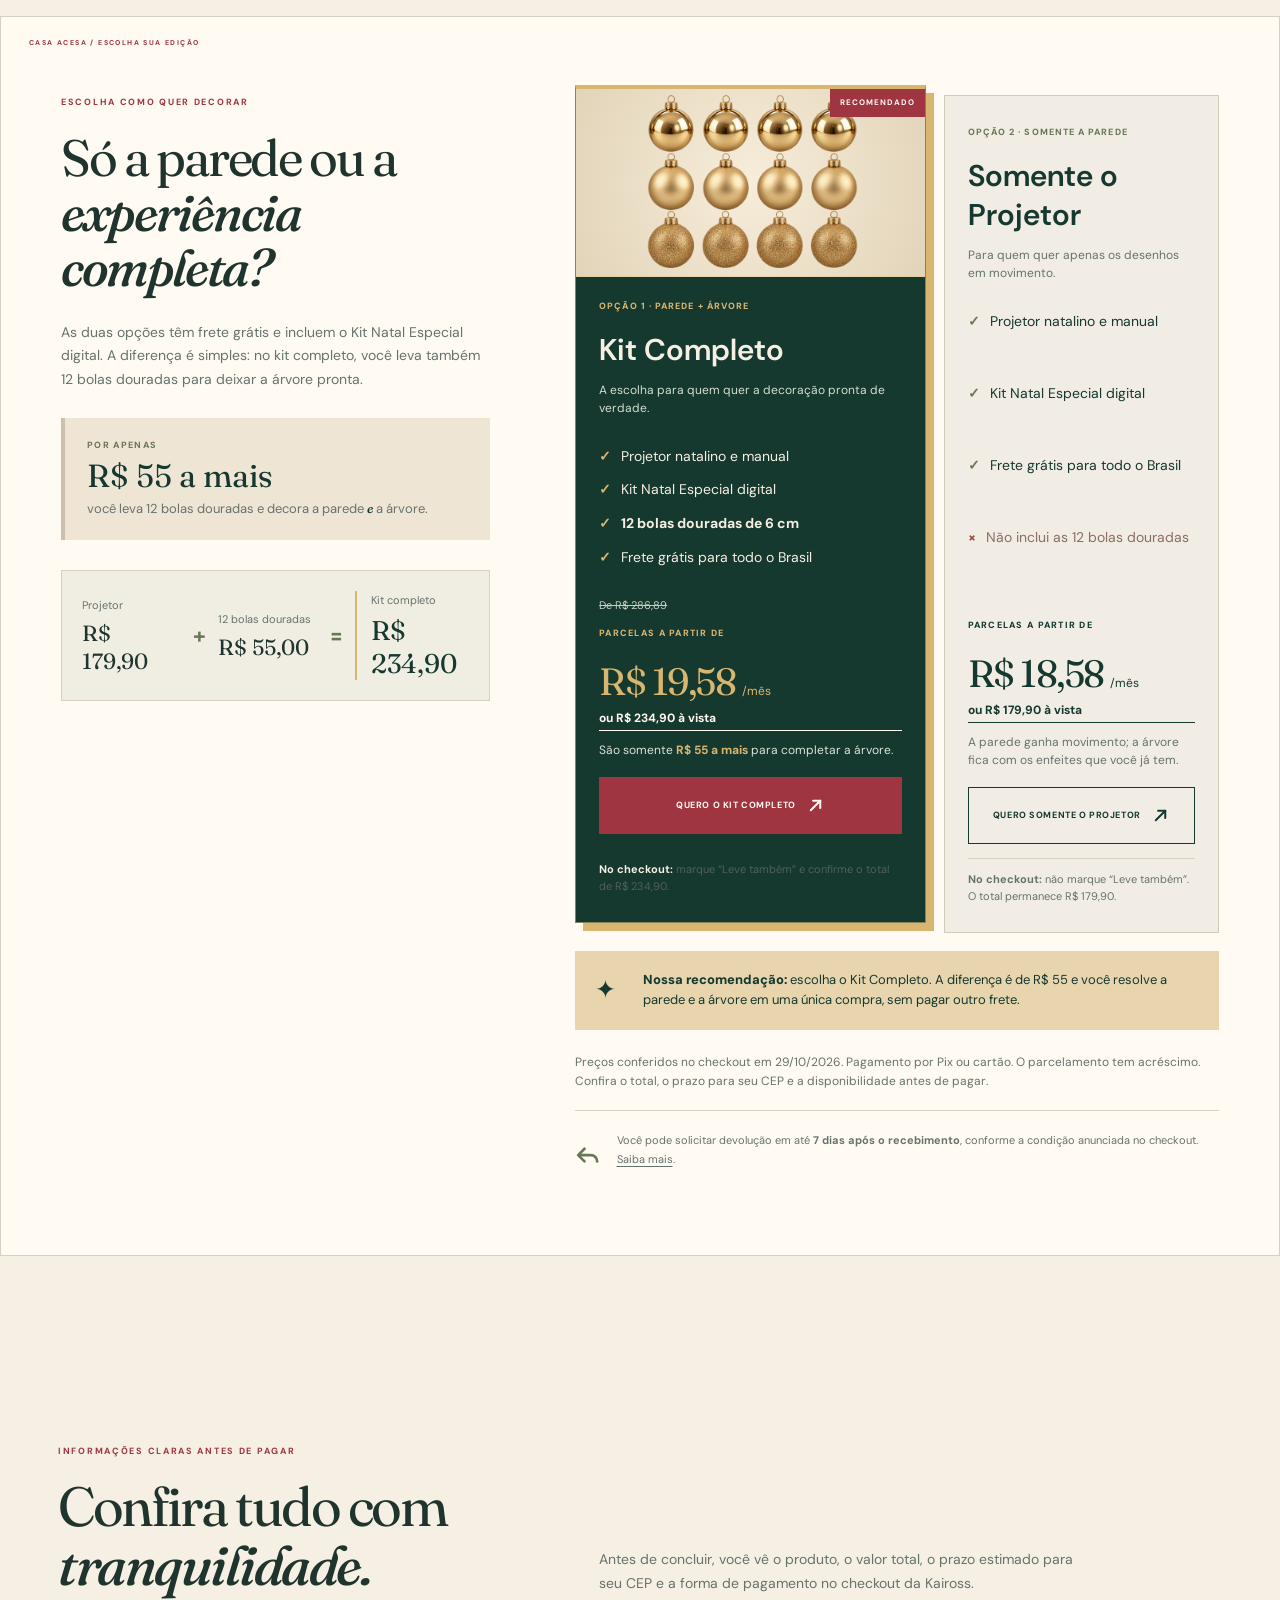
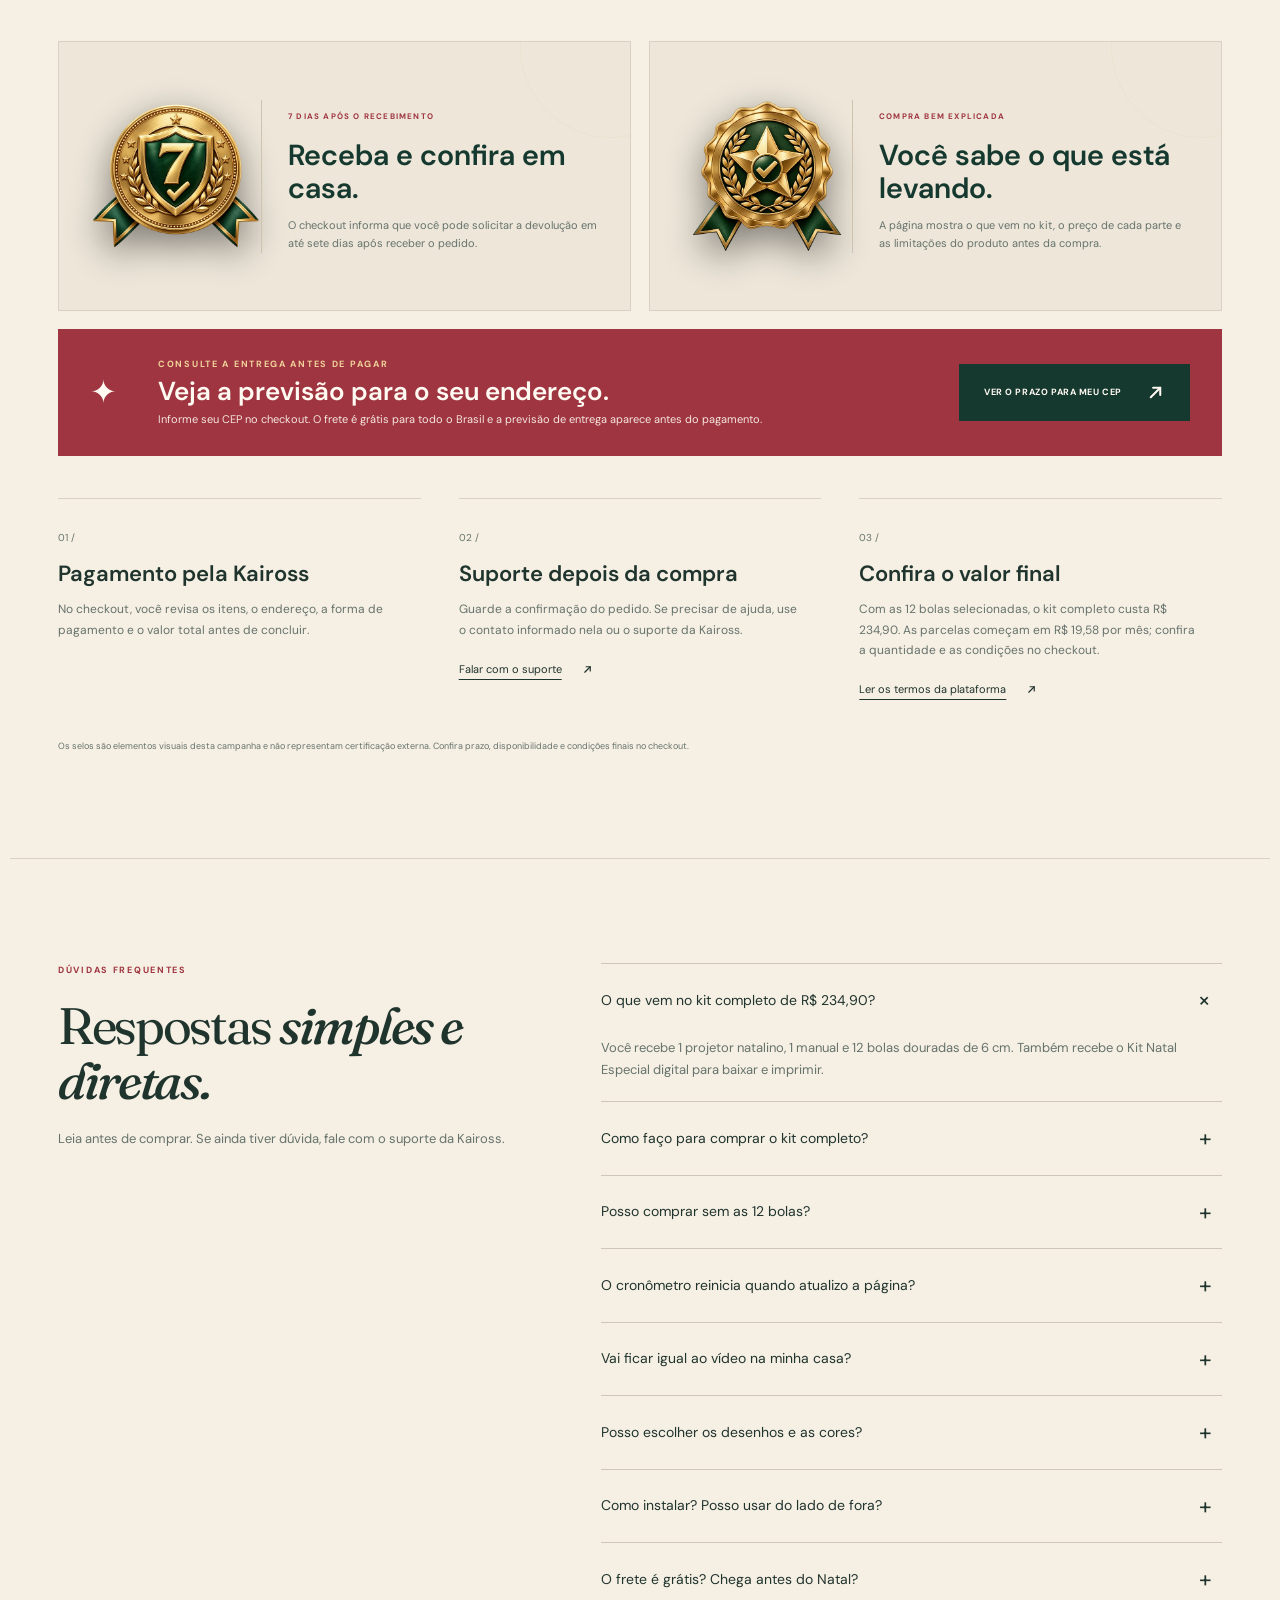
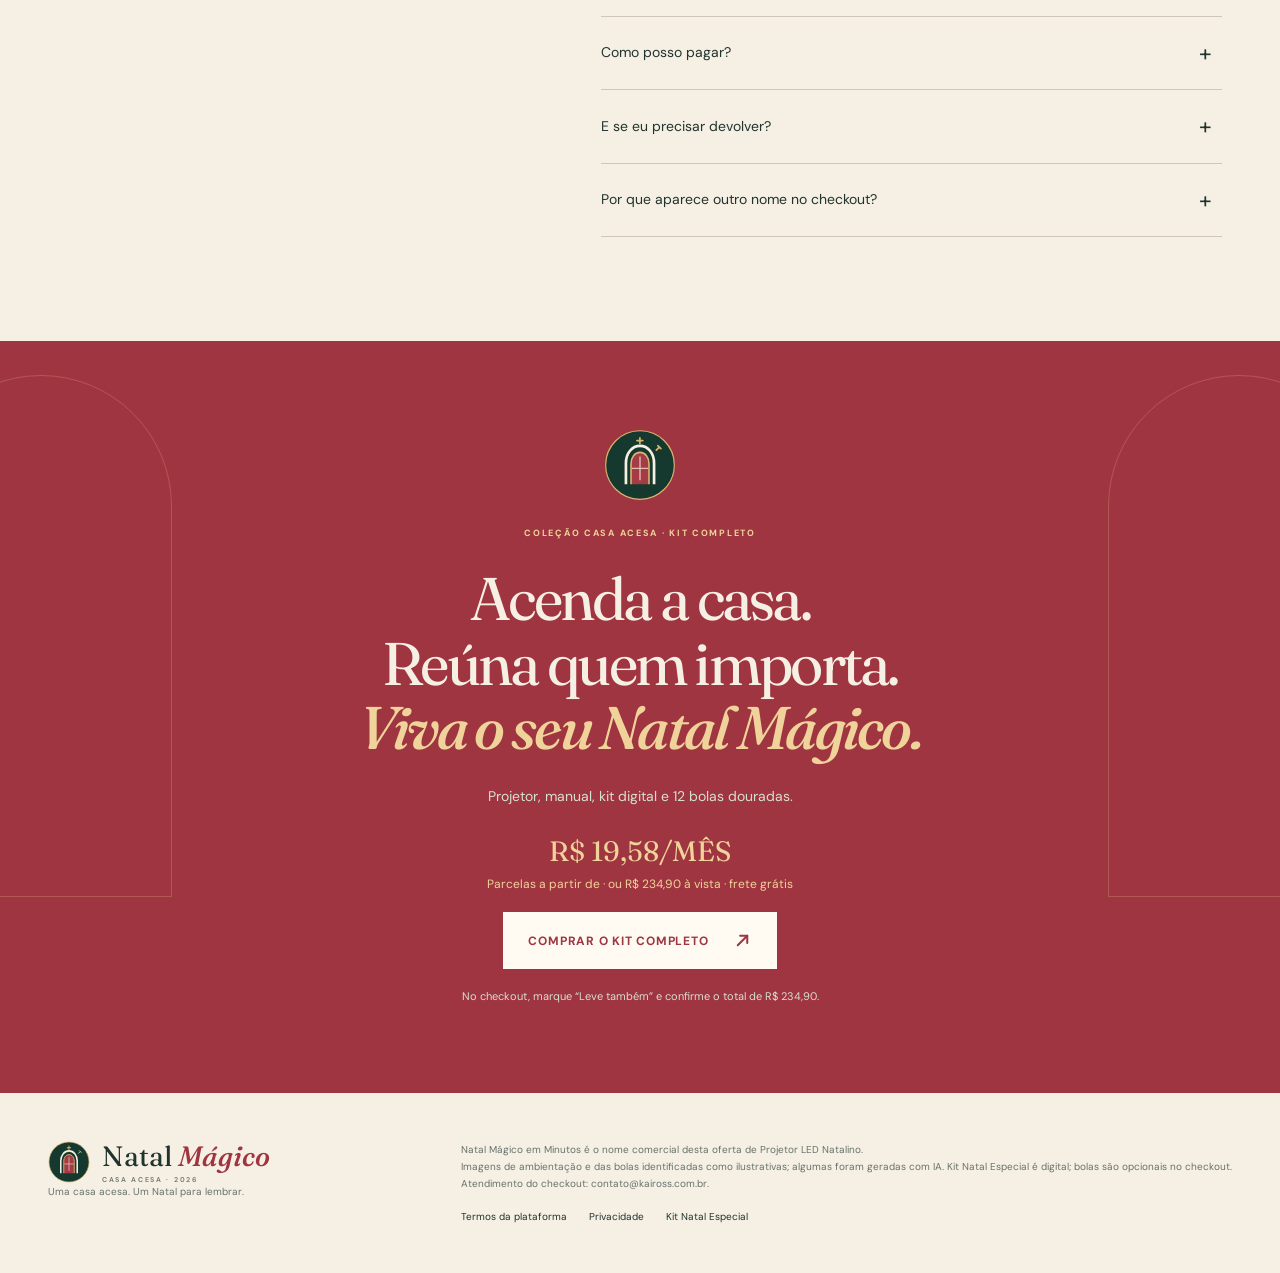
==== commit 3059f42c: "Reforça preço à vista na oferta" ====
--- a/index.html
+++ b/index.html
@@ -9,7 +9,7 @@
 <meta property="og:description" content="Projetor natalino + Kit Natal Especial digital. Complete com 12 bolas douradas no checkout.">
 <meta property="og:type" content="website"><meta property="og:locale" content="pt_BR">
 <meta property="og:image" content="https://projetornatalino.vercel.app/assets/bolas-douradas-arvore.webp">
-<link rel="icon" href="favicon.svg" type="image/svg+xml"><link rel="preconnect" href="https://fonts.googleapis.com"><link rel="preconnect" href="https://fonts.gstatic.com" crossorigin><link href="https://fonts.googleapis.com/css2?family=DM+Sans:wght@400;500;600;700&amp;family=Fraunces:ital,opsz,wght@0,9..144,400;0,9..144,600;1,9..144,500&amp;display=swap" rel="stylesheet"><link rel="stylesheet" href="lume.css?v=16">
+<link rel="icon" href="favicon.svg" type="image/svg+xml"><link rel="preconnect" href="https://fonts.googleapis.com"><link rel="preconnect" href="https://fonts.gstatic.com" crossorigin><link href="https://fonts.googleapis.com/css2?family=DM+Sans:wght@400;500;600;700&amp;family=Fraunces:ital,opsz,wght@0,9..144,400;0,9..144,600;1,9..144,500&amp;display=swap" rel="stylesheet"><link rel="stylesheet" href="lume.css?v=17">
 <!-- Meta Pixel Code -->
 <script>
 !function(f,b,e,v,n,t,s)
@@ -33,7 +33,7 @@
 <section class="hero" id="inicio" aria-labelledby="hero-title"><div class="hero-inner">
 <div class="hero-heading"><p class="eyebrow">COLEÇÃO CASA ACESA · EDIÇÃO DE NATAL</p><h1 id="hero-title">A noite em que sua casa <em>vira Natal.</em></h1><p class="intro">Em poucos minutos, desenhos em movimento ocupam a parede, doze bolas douradas completam a árvore e a sala ganha um novo clima para reunir quem importa.</p><p class="hero-signature" aria-label="Projeção em movimento, decoração dourada e ritual em família"><span>01</span> LUZ EM MOVIMENTO <span>02</span> ÁRVORE DOURADA <span>03</span> MOMENTO EM FAMÍLIA</p></div>
 <figure class="hero-media" id="video-produto"><div class="video-shell"><video id="product-video" width="720" height="1280" controls playsinline webkit-playsinline preload="metadata" poster="assets/vsl-projetor-capa.jpg" x-webkit-airplay="allow" aria-label="Apresentação do Natal Mágico em Minutos" aria-describedby="video-caption"><source src="assets/lume-noel-demo-ios.mp4" type="video/mp4"><track kind="captions" src="assets/lume-noel.vtt" srclang="pt-BR" label="Português" default>Seu navegador não suporta vídeo. <a href="assets/lume-noel-demo-ios.mp4">Abrir apresentação</a>.</video><button class="video-play" type="button" aria-controls="product-video"><span class="play-circle" aria-hidden="true">▶</span><span>VEJA O ENCANTO ACONTECER<small>Assistir à apresentação · 24 s</small></span></button></div><figcaption id="video-caption">Vídeo de apresentação. O efeito varia conforme a iluminação, a superfície e a distância. Desenhos sortidos.</figcaption><p class="video-status" role="status" aria-live="polite"></p><noscript><a class="light-link" href="assets/lume-noel-demo-ios.mp4">Abrir vídeo de apresentação</a></noscript></figure>
-<div class="hero-offer"><p class="offer-name">KIT COMPLETO</p><div class="bf-price"><span>DE R$ 286,89</span><strong>BLACK FRIDAY</strong></div><p class="installment-caption">PARCELAS A PARTIR DE</p><p class="price">R$ 19,58 <span>/mês</span></p><p class="total-price">Total do kit: R$ 234,90 · condições no checkout</p><p class="shipping">Frete grátis para todo o Brasil</p><ul class="hero-includes"><li>1 projetor natalino + manual</li><li>1 Kit Natal Especial digital</li><li>12 bolas douradas de 6 cm</li></ul><div class="countdown-card" data-countdown-card><span class="eyebrow">TEMPO PARA CONFERIR ESTA OFERTA</span><time class="countdown" data-countdown datetime="PT10M" aria-label="10 minutos restantes">10:00</time><p data-countdown-copy>Revise o que vem no kit e confira o total antes de pagar.</p><p class="sr-only" data-countdown-status aria-live="polite"></p></div><a class="button gold" href="https://pay.kaiross.com.br/gt3XULKfwOzV">COMPRAR O KIT COMPLETO<span aria-hidden="true">↗</span></a><p class="checkout-help"><strong>Importante:</strong> no checkout, marque a opção <strong>“Leve também”</strong>. O total deve aparecer como <strong>R$ 234,90</strong>.</p><a class="light-link" href="#oferta">Ver o preço explicado <span aria-hidden="true">↓</span></a></div>
+<div class="hero-offer"><p class="offer-name">KIT COMPLETO</p><div class="bf-price"><span>DE R$ 286,89</span><strong>BLACK FRIDAY</strong></div><p class="installment-caption">PARCELAS A PARTIR DE</p><p class="price">R$ 19,58 <span>/mês</span></p><p class="total-price">ou R$ 234,90 à vista</p><p class="shipping">Frete grátis para todo o Brasil</p><ul class="hero-includes"><li>1 projetor natalino + manual</li><li>1 Kit Natal Especial digital</li><li>12 bolas douradas de 6 cm</li></ul><div class="countdown-card" data-countdown-card><span class="eyebrow">TEMPO PARA CONFERIR ESTA OFERTA</span><time class="countdown" data-countdown datetime="PT10M" aria-label="10 minutos restantes">10:00</time><p data-countdown-copy>Revise o que vem no kit e confira o total antes de pagar.</p><p class="sr-only" data-countdown-status aria-live="polite"></p></div><a class="button gold" href="https://pay.kaiross.com.br/gt3XULKfwOzV">COMPRAR O KIT COMPLETO<span aria-hidden="true">↗</span></a><p class="checkout-help"><strong>Importante:</strong> no checkout, marque a opção <strong>“Leve também”</strong>. O total deve aparecer como <strong>R$ 234,90</strong>.</p><a class="light-link" href="#oferta">Ver o preço explicado <span aria-hidden="true">↓</span></a></div>
 </div><div class="hero-bottom"><span>UMA CASA ACESA. UM NATAL PARA LEMBRAR.</span><span aria-hidden="true">✦</span></div></section>
 <div class="benefit-strip" aria-label="Destaques da compra"><span><b aria-hidden="true">✓</b> Frete grátis</span><span><b aria-hidden="true">✓</b> Pagamento no checkout Kaiross</span><span><b aria-hidden="true">✓</b> 7 dias para solicitar devolução</span></div>
 
@@ -47,19 +47,19 @@
 
 <section class="guide-band" id="roteiro" aria-labelledby="guide-title"><div class="section guide-layout"><a href="roteiro.html" class="guide-cover" aria-label="Abrir o Kit Natal Especial"><span class="eyebrow">KIT NATAL ESPECIAL · DIGITAL</span><span class="cover-star" aria-hidden="true">✦</span><span class="cover-title">A primeira<br> noite de Natal<br> <em>em casa.</em></span><span class="cover-bottom">Roteiro, convite e cartões <span aria-hidden="true">↗</span></span></a><div class="guide-copy"><p class="eyebrow">KIT NATAL ESPECIAL INCLUÍDO</p><h2 id="guide-title">A primeira noite<br> merece <em>uma ideia especial.</em></h2><p>Prepare a música, separe os cartões e convide quem está por perto. O kit digital organiza a primeira noite em três atividades simples.</p><ul class="guide-list"><li><span>01</span> Roteiro do primeiro acender</li><li><span>02</span> Convite para imprimir</li><li><span>03</span> Cartões de desejos e lembranças</li></ul><p class="fine-print">Conteúdo digital incluído na oferta, disponível sem cadastro. Não é um kit físico.</p><div class="guide-actions"><a class="button green" href="downloads/primeira-noite-de-natal.pdf" download>BAIXAR KIT EM PDF <span aria-hidden="true">↓</span></a><a class="text-link" href="roteiro.html">Ler agora</a></div></div></div></section>
 
-<section class="experience-compare" id="comparativo" aria-labelledby="compare-title"><div class="section"><div class="compare-heading"><p class="eyebrow">VEJA A DIFERENÇA</p><h2 id="compare-title">A decoração de sempre<br> ou uma parede <em>cheia de movimento?</em></h2><p>Você não precisa trocar o que já tem. O projetor acrescenta desenhos coloridos à parede e as bolas douradas completam a árvore.</p></div><div class="experience-grid"><article class="experience-card plain"><figure class="experience-media"><img src="assets/antes-lume.webp" alt="Sala natalina sem o efeito de projeção" width="1440" height="960" loading="lazy"><figcaption>Sem o projetor</figcaption></figure><div class="experience-content"><span class="experience-tag">SEM O PROJETOR</span><h3>A parede continua sem desenhos em movimento.</h3><ul><li>Decoração com luzes paradas</li><li>Parede sem projeção natalina</li><li>Árvore com os enfeites que você já possui</li></ul><p class="experience-note">A sua decoração atual permanece como está.</p></div></article><article class="experience-card magic"><figure class="experience-media"><img src="assets/bolas-douradas-arvore.webp" alt="Árvore de Natal decorada com doze bolas douradas em diferentes acabamentos" width="1254" height="1254" loading="lazy"><figcaption>Imagem ilustrativa do kit completo</figcaption></figure><div class="experience-content"><span class="experience-tag">COM O KIT COMPLETO</span><h3>Desenhos na parede e mais brilho na árvore.</h3><ul><li>Projetor com desenhos coloridos em movimento</li><li>Kit Natal Especial digital</li><li>12 bolas douradas de 6 cm</li><li>Frete grátis para todo o Brasil</li></ul><div class="combo-price"><span>PARCELAS A PARTIR DE</span><strong>R$ 19,58/mês</strong><small>Total do kit: R$ 234,90. No checkout, marque “Leve também”.</small></div><a class="button gold" href="https://pay.kaiross.com.br/gt3XULKfwOzV">COMPRAR O KIT COMPLETO <span aria-hidden="true">↗</span></a></div></article></div><p class="comparison-disclaimer">Imagens de ambientação são ilustrativas. Para comprar o kit completo por R$ 234,90, marque “Leve também” no checkout.</p></div></section>
+<section class="experience-compare" id="comparativo" aria-labelledby="compare-title"><div class="section"><div class="compare-heading"><p class="eyebrow">VEJA A DIFERENÇA</p><h2 id="compare-title">A decoração de sempre<br> ou uma parede <em>cheia de movimento?</em></h2><p>Você não precisa trocar o que já tem. O projetor acrescenta desenhos coloridos à parede e as bolas douradas completam a árvore.</p></div><div class="experience-grid"><article class="experience-card plain"><figure class="experience-media"><img src="assets/antes-lume.webp" alt="Sala natalina sem o efeito de projeção" width="1440" height="960" loading="lazy"><figcaption>Sem o projetor</figcaption></figure><div class="experience-content"><span class="experience-tag">SEM O PROJETOR</span><h3>A parede continua sem desenhos em movimento.</h3><ul><li>Decoração com luzes paradas</li><li>Parede sem projeção natalina</li><li>Árvore com os enfeites que você já possui</li></ul><p class="experience-note">A sua decoração atual permanece como está.</p></div></article><article class="experience-card magic"><figure class="experience-media"><img src="assets/bolas-douradas-arvore.webp" alt="Árvore de Natal decorada com doze bolas douradas em diferentes acabamentos" width="1254" height="1254" loading="lazy"><figcaption>Imagem ilustrativa do kit completo</figcaption></figure><div class="experience-content"><span class="experience-tag">COM O KIT COMPLETO</span><h3>Desenhos na parede e mais brilho na árvore.</h3><ul><li>Projetor com desenhos coloridos em movimento</li><li>Kit Natal Especial digital</li><li>12 bolas douradas de 6 cm</li><li>Frete grátis para todo o Brasil</li></ul><div class="combo-price"><span>PARCELAS A PARTIR DE</span><strong>R$ 19,58/mês</strong><small>ou R$ 234,90 à vista. No checkout, marque “Leve também”.</small></div><a class="button gold" href="https://pay.kaiross.com.br/gt3XULKfwOzV">COMPRAR O KIT COMPLETO <span aria-hidden="true">↗</span></a></div></article></div><p class="comparison-disclaimer">Imagens de ambientação são ilustrativas. Para comprar o kit completo por R$ 234,90, marque “Leve também” no checkout.</p></div></section>
 
 <section class="gold-kit" aria-labelledby="gold-kit-title"><div class="section gold-kit-layout"><div class="gold-kit-gallery"><figure class="gold-tree"><img src="assets/bolas-douradas-arvore.webp" alt="Sugestão ilustrativa de árvore decorada com doze bolas douradas" width="1254" height="1254" loading="lazy"><figcaption>Imagem ilustrativa gerada com IA</figcaption></figure><figure class="gold-pack"><img src="assets/bolas-douradas-12.webp" alt="Composição ilustrativa do conjunto com doze bolas douradas" width="1200" height="900" loading="lazy"></figure></div><div class="gold-kit-copy"><p class="eyebrow">O ACABAMENTO QUE AMARRA A CENA</p><h2 id="gold-kit-title">Doze pontos de luz.<br><em>Uma árvore com presença.</em></h2><p>O conjunto dourado acrescenta repetição, brilho e unidade visual à árvore. É o detalhe que faz a decoração parecer pensada como um todo — sem exigir uma montagem complicada.</p><div class="finish-panel"><img src="assets/bolas-douradas-texturas.webp" alt="Detalhe ilustrativo dos acabamentos brilhante, fosco e glitter das bolas douradas" width="1600" height="800" loading="lazy"><div><span>TRÊS ACABAMENTOS</span><strong>Liso · Fosco · Glitter</strong><small>Mix de acabamentos conforme descrição do adicional no checkout.</small></div></div><ul class="gold-facts"><li><strong>12 unidades</strong><span>para distribuir pela árvore</span></li><li><strong>6 cm</strong><span>tamanho informado no checkout</span></li><li><strong>+ R$ 55</strong><span>sem frete adicional informado</span></li></ul><a class="button gold" href="https://pay.kaiross.com.br/gt3XULKfwOzV">QUERO COMPLETAR MINHA ÁRVORE <span aria-hidden="true">↗</span></a><p class="illustrative-note">As imagens desta seção são composições ilustrativas geradas por IA. Consulte a descrição, o total e a disponibilidade do adicional físico antes de pagar.</p></div></div></section>
 
-<section class="section offer choice-offer" id="oferta" aria-labelledby="offer-title"><div class="offer-story"><p class="eyebrow">ESCOLHA COMO QUER DECORAR</p><h2 id="offer-title">Só a parede ou a <em>experiência completa?</em></h2><p>As duas opções têm frete grátis e incluem o Kit Natal Especial digital. A diferença é simples: no kit completo, você leva também 12 bolas douradas para deixar a árvore pronta.</p><div class="upgrade-callout"><span>POR APENAS</span><strong>R$ 55 a mais</strong><p>você leva 12 bolas douradas e decora a parede <em>e</em> a árvore.</p></div><div class="price-equation" aria-label="Cálculo do preço do kit completo"><div><span>Projetor</span><strong>R$ 179,90</strong></div><b aria-hidden="true">+</b><div><span>12 bolas douradas</span><strong>R$ 55,00</strong></div><b aria-hidden="true">=</b><div class="total"><span>Kit completo</span><strong>R$ 234,90</strong></div></div></div><div class="offer-options choice-options"><article class="purchase-card complete"><span class="recommended">RECOMENDADO</span><figure class="offer-ball-visual"><img src="assets/bolas-douradas-12.webp" alt="Doze bolas douradas, imagem ilustrativa" width="1200" height="900" loading="lazy"></figure><p class="choice-kicker">OPÇÃO 1 · PAREDE + ÁRVORE</p><h3>Kit Completo</h3><p class="choice-promise">A escolha para quem quer a decoração pronta de verdade.</p><ul class="card-checks"><li>Projetor natalino e manual</li><li>Kit Natal Especial digital</li><li><strong>12 bolas douradas de 6 cm</strong></li><li>Frete grátis para todo o Brasil</li></ul><p class="old-price">De R$ 286,89</p><p class="installment-caption">PARCELAS A PARTIR DE</p><p class="price">R$ 19,58 <span>/mês</span></p><p class="total-price">Total do kit: R$ 234,90 · condições no checkout</p><p class="upgrade-price">São somente <strong>R$ 55 a mais</strong> para completar a árvore.</p><a class="button gold" href="https://pay.kaiross.com.br/gt3XULKfwOzV">QUERO O KIT COMPLETO<span aria-hidden="true">↗</span></a><p class="checkout-help"><strong>No checkout:</strong> marque “Leve também” e confirme o total de R$ 234,90.</p></article><article class="purchase-card projector-only"><p class="choice-kicker">OPÇÃO 2 · SOMENTE A PAREDE</p><h3>Somente o Projetor</h3><p class="choice-promise">Para quem quer apenas os desenhos em movimento.</p><ul class="card-checks"><li>Projetor natalino e manual</li><li>Kit Natal Especial digital</li><li>Frete grátis para todo o Brasil</li><li class="not-included">Não inclui as 12 bolas douradas</li></ul><p class="installment-caption">PARCELAS A PARTIR DE</p><p class="price">R$ 18,58 <span>/mês</span></p><p class="total-price">Total do projetor: R$ 179,90 · condições no checkout</p><p class="projector-note">A parede ganha movimento; a árvore fica com os enfeites que você já tem.</p><a class="button outline" href="https://pay.kaiross.com.br/gt3XULKfwOzV">QUERO SOMENTE O PROJETOR<span aria-hidden="true">↗</span></a><p class="basic-checkout-help"><strong>No checkout:</strong> não marque “Leve também”. O total permanece R$ 179,90.</p></article><div class="choice-verdict"><span aria-hidden="true">✦</span><p><strong>Nossa recomendação:</strong> escolha o Kit Completo. A diferença é de R$ 55 e você resolve a parede e a árvore em uma única compra, sem pagar outro frete.</p></div><p class="microcopy offer-legal">Preços conferidos no checkout em 29/10/2026. Pagamento por Pix ou cartão. O parcelamento tem acréscimo. Confira o total, o prazo para seu CEP e a disponibilidade antes de pagar.</p><div class="card-return"><span aria-hidden="true">↶</span><p>Você pode solicitar devolução em até <strong>7 dias após o recebimento</strong>, conforme a condição anunciada no checkout. <a href="#compra">Saiba mais</a>.</p></div></div></section>
+<section class="section offer choice-offer" id="oferta" aria-labelledby="offer-title"><div class="offer-story"><p class="eyebrow">ESCOLHA COMO QUER DECORAR</p><h2 id="offer-title">Só a parede ou a <em>experiência completa?</em></h2><p>As duas opções têm frete grátis e incluem o Kit Natal Especial digital. A diferença é simples: no kit completo, você leva também 12 bolas douradas para deixar a árvore pronta.</p><div class="upgrade-callout"><span>POR APENAS</span><strong>R$ 55 a mais</strong><p>você leva 12 bolas douradas e decora a parede <em>e</em> a árvore.</p></div><div class="price-equation" aria-label="Cálculo do preço do kit completo"><div><span>Projetor</span><strong>R$ 179,90</strong></div><b aria-hidden="true">+</b><div><span>12 bolas douradas</span><strong>R$ 55,00</strong></div><b aria-hidden="true">=</b><div class="total"><span>Kit completo</span><strong>R$ 234,90</strong></div></div></div><div class="offer-options choice-options"><article class="purchase-card complete"><span class="recommended">RECOMENDADO</span><figure class="offer-ball-visual"><img src="assets/bolas-douradas-12.webp" alt="Doze bolas douradas, imagem ilustrativa" width="1200" height="900" loading="lazy"></figure><p class="choice-kicker">OPÇÃO 1 · PAREDE + ÁRVORE</p><h3>Kit Completo</h3><p class="choice-promise">A escolha para quem quer a decoração pronta de verdade.</p><ul class="card-checks"><li>Projetor natalino e manual</li><li>Kit Natal Especial digital</li><li><strong>12 bolas douradas de 6 cm</strong></li><li>Frete grátis para todo o Brasil</li></ul><p class="old-price">De R$ 286,89</p><p class="installment-caption">PARCELAS A PARTIR DE</p><p class="price">R$ 19,58 <span>/mês</span></p><p class="total-price">ou R$ 234,90 à vista</p><p class="upgrade-price">São somente <strong>R$ 55 a mais</strong> para completar a árvore.</p><a class="button gold" href="https://pay.kaiross.com.br/gt3XULKfwOzV">QUERO O KIT COMPLETO<span aria-hidden="true">↗</span></a><p class="checkout-help"><strong>No checkout:</strong> marque “Leve também” e confirme o total de R$ 234,90.</p></article><article class="purchase-card projector-only"><p class="choice-kicker">OPÇÃO 2 · SOMENTE A PAREDE</p><h3>Somente o Projetor</h3><p class="choice-promise">Para quem quer apenas os desenhos em movimento.</p><ul class="card-checks"><li>Projetor natalino e manual</li><li>Kit Natal Especial digital</li><li>Frete grátis para todo o Brasil</li><li class="not-included">Não inclui as 12 bolas douradas</li></ul><p class="installment-caption">PARCELAS A PARTIR DE</p><p class="price">R$ 18,58 <span>/mês</span></p><p class="total-price">ou R$ 179,90 à vista</p><p class="projector-note">A parede ganha movimento; a árvore fica com os enfeites que você já tem.</p><a class="button outline" href="https://pay.kaiross.com.br/gt3XULKfwOzV">QUERO SOMENTE O PROJETOR<span aria-hidden="true">↗</span></a><p class="basic-checkout-help"><strong>No checkout:</strong> não marque “Leve também”. O total permanece R$ 179,90.</p></article><div class="choice-verdict"><span aria-hidden="true">✦</span><p><strong>Nossa recomendação:</strong> escolha o Kit Completo. A diferença é de R$ 55 e você resolve a parede e a árvore em uma única compra, sem pagar outro frete.</p></div><p class="microcopy offer-legal">Preços conferidos no checkout em 29/10/2026. Pagamento por Pix ou cartão. O parcelamento tem acréscimo. Confira o total, o prazo para seu CEP e a disponibilidade antes de pagar.</p><div class="card-return"><span aria-hidden="true">↶</span><p>Você pode solicitar devolução em até <strong>7 dias após o recebimento</strong>, conforme a condição anunciada no checkout. <a href="#compra">Saiba mais</a>.</p></div></div></section>
 
 <section class="section confidence" id="compra" aria-labelledby="confidence-title"><div class="trust-heading"><p class="eyebrow">INFORMAÇÕES CLARAS ANTES DE PAGAR</p><h2 id="confidence-title">Confira tudo com <em>tranquilidade.</em></h2><p>Antes de concluir, você vê o produto, o valor total, o prazo estimado para seu CEP e a forma de pagamento no checkout da Kaiross.</p></div><div class="trust-seals"><article class="trust-seal"><img src="assets/selo-7-dias.webp" alt="" width="520" height="475" loading="lazy"><div><span>7 DIAS APÓS O RECEBIMENTO</span><h3>Receba e confira em casa.</h3><p>O checkout informa que você pode solicitar a devolução em até sete dias após receber o pedido.</p></div></article><article class="trust-seal"><img src="assets/selo-compromisso-qualidade.webp" alt="" width="520" height="475" loading="lazy"><div><span>COMPRA BEM EXPLICADA</span><h3>Você sabe o que está levando.</h3><p>A página mostra o que vem no kit, o preço de cada parte e as limitações do produto antes da compra.</p></div></article></div><div class="delivery-assurance"><span class="delivery-star" aria-hidden="true">✦</span><div><p class="eyebrow">CONSULTE A ENTREGA ANTES DE PAGAR</p><h3>Veja a previsão para o seu endereço.</h3><p>Informe seu CEP no checkout. O frete é grátis para todo o Brasil e a previsão de entrega aparece antes do pagamento.</p></div><a class="button green" href="https://pay.kaiross.com.br/gt3XULKfwOzV">VER O PRAZO PARA MEU CEP <span aria-hidden="true">↗</span></a></div><div class="confidence-grid"><article><span aria-hidden="true">01 /</span><h3>Pagamento pela Kaiross</h3><p>No checkout, você revisa os itens, o endereço, a forma de pagamento e o valor total antes de concluir.</p></article><article><span aria-hidden="true">02 /</span><h3>Suporte depois da compra</h3><p>Guarde a confirmação do pedido. Se precisar de ajuda, use o contato informado nela ou o suporte da Kaiross.</p><a class="text-link" href="mailto:contato@kaiross.com.br?subject=Atendimento%20ao%20pedido%20de%20Projetor%20Natalino">Falar com o suporte ↗</a></article><article><span aria-hidden="true">03 /</span><h3>Confira o valor final</h3><p>Com as 12 bolas selecionadas, o kit completo custa R$ 234,90. As parcelas começam em R$ 19,58 por mês; confira a quantidade e as condições no checkout.</p><a class="text-link" href="https://app.kaiross.com.br/termos" target="_blank" rel="noopener">Ler os termos da plataforma ↗</a></article></div><p class="trust-fine-print">Os selos são elementos visuais desta campanha e não representam certificação externa. Confira prazo, disponibilidade e condições finais no checkout.</p></section>
 
 <section class="section faq" id="duvidas" aria-labelledby="faq-title"><div><p class="eyebrow">DÚVIDAS FREQUENTES</p><h2 id="faq-title">Respostas <em>simples e diretas.</em></h2><p>Leia antes de comprar. Se ainda tiver dúvida, fale com o suporte da Kaiross.</p></div><div class="questions"><details open><summary>O que vem no kit completo de R$ 234,90?<span aria-hidden="true">+</span></summary><p>Você recebe 1 projetor natalino, 1 manual e 12 bolas douradas de 6 cm. Também recebe o Kit Natal Especial digital para baixar e imprimir.</p></details><details><summary>Como faço para comprar o kit completo?<span aria-hidden="true">+</span></summary><p>Clique no botão de compra e, no checkout, marque “Leve também”. Antes de pagar, confira se o total é R$ 234,90.</p></details><details><summary>Posso comprar sem as 12 bolas?<span aria-hidden="true">+</span></summary><p>Sim. Se não marcar “Leve também”, você compra o projetor, o manual e o kit digital por R$ 179,90, com parcelas a partir de R$ 18,58 por mês. Confira as condições no checkout.</p></details><details><summary>O cronômetro reinicia quando atualizo a página?<span aria-hidden="true">+</span></summary><p>Não. O horário final fica salvo neste navegador. Atualizar, fechar ou reabrir a página não devolve o tempo que já passou.</p></details><details><summary>Vai ficar igual ao vídeo na minha casa?<span aria-hidden="true">+</span></summary><p>O resultado depende da distância, da parede e da claridade do ambiente. Diminua a luz e ajuste a posição do projetor até encontrar o melhor efeito.</p></details><details><summary>Posso escolher os desenhos e as cores?<span aria-hidden="true">+</span></summary><p>Não. Os desenhos e as cores são sortidos. A projeção é colorida e possui movimento.</p></details><details><summary>Como instalar? Posso usar do lado de fora?<span aria-hidden="true">+</span></summary><p>Coloque o aparelho em local firme, ligue conforme o manual e aponte para a parede. Proteja o projetor e as conexões da chuva e da umidade.</p></details><details><summary>O frete é grátis? Chega antes do Natal?<span aria-hidden="true">+</span></summary><p>O frete é grátis para todo o Brasil. Informe seu CEP no checkout para ver a previsão de entrega antes de pagar.</p></details><details><summary>Como posso pagar?<span aria-hidden="true">+</span></summary><p>Você pode pagar por Pix ou cartão. O parcelamento possui acréscimo e o valor final aparece no checkout.</p></details><details><summary>E se eu precisar devolver?<span aria-hidden="true">+</span></summary><p>O checkout informa que você pode solicitar a devolução em até sete dias após receber o pedido. Use o contato da confirmação da compra ou o suporte da Kaiross.</p></details><details><summary>Por que aparece outro nome no checkout?<span aria-hidden="true">+</span></summary><p>“Natal Mágico em Minutos” é o nome desta oferta. No checkout aparece o nome técnico usado pelo fornecedor para o projetor.</p></details></div></section>
 
-<section class="closing"><img class="closing-mark" src="assets/natal-magico-selo.svg" alt="" width="72" height="72"><p class="eyebrow">COLEÇÃO CASA ACESA · KIT COMPLETO</p><h2>Acenda a casa.<br> Reúna quem importa.<br> <em>Viva o seu Natal Mágico.</em></h2><p>Projetor, manual, kit digital e 12 bolas douradas.</p><p class="closing-price">R$ 19,58/MÊS <span>Parcelas a partir de · total do kit R$ 234,90 · frete grátis</span></p><a class="button gold" href="https://pay.kaiross.com.br/gt3XULKfwOzV">COMPRAR O KIT COMPLETO<span aria-hidden="true">↗</span></a><p class="microcopy">No checkout, marque “Leve também” e confirme o total de R$ 234,90.</p></section>
+<section class="closing"><img class="closing-mark" src="assets/natal-magico-selo.svg" alt="" width="72" height="72"><p class="eyebrow">COLEÇÃO CASA ACESA · KIT COMPLETO</p><h2>Acenda a casa.<br> Reúna quem importa.<br> <em>Viva o seu Natal Mágico.</em></h2><p>Projetor, manual, kit digital e 12 bolas douradas.</p><p class="closing-price">R$ 19,58/MÊS <span>Parcelas a partir de · ou R$ 234,90 à vista · frete grátis</span></p><a class="button gold" href="https://pay.kaiross.com.br/gt3XULKfwOzV">COMPRAR O KIT COMPLETO<span aria-hidden="true">↗</span></a><p class="microcopy">No checkout, marque “Leve também” e confirme o total de R$ 234,90.</p></section>
 </main>
 <footer class="site-footer"><div><a class="wordmark" href="#inicio"><img class="brand-mark" src="assets/natal-magico-selo.svg" alt="" width="42" height="42"><span class="brand-name">Natal <em>Mágico</em><small>CASA ACESA · 2026</small></span></a><p>Uma casa acesa. Um Natal para lembrar.</p></div><div><p>Natal Mágico em Minutos é o nome comercial desta oferta de Projetor LED Natalino.<br> Imagens de ambientação e das bolas identificadas como ilustrativas; algumas foram geradas com IA. Kit Natal Especial é digital; bolas são opcionais no checkout.<br> Atendimento do checkout: <a href="mailto:contato@kaiross.com.br">contato@kaiross.com.br</a>.</p><div class="footer-links"><a href="https://app.kaiross.com.br/termos" target="_blank" rel="noopener">Termos da plataforma</a><a href="https://app.kaiross.com.br/privacidade" target="_blank" rel="noopener">Privacidade</a><a href="roteiro.html">Kit Natal Especial</a></div></div></footer>
-<aside class="mobile-purchase" aria-label="Compra rápida"><div><strong>R$ 19,58 <small>/mês</small></strong><span>A partir de · total R$ 234,90</span></div><a class="button gold" href="https://pay.kaiross.com.br/gt3XULKfwOzV">COMPRAR<span aria-hidden="true">↗</span></a></aside>
+<aside class="mobile-purchase" aria-label="Compra rápida"><div><strong>R$ 19,58 <small>/mês</small></strong><span>ou R$ 234,90 à vista</span></div><a class="button gold" href="https://pay.kaiross.com.br/gt3XULKfwOzV">COMPRAR<span aria-hidden="true">↗</span></a></aside>
 <script src="lume.js?v=3" defer></script><script src="conversion.js?v=2" defer></script><script src="video.js?v=2" defer></script>
 </body></html>
--- a/lume.css
+++ b/lume.css
@@ -423,10 +423,10 @@
 
 /* Preços parcelados: valor mensal em destaque com total transparente. */
 .installment-caption{margin:12px 0 3px;font-size:9px;font-weight:800;letter-spacing:.14em;line-height:1.3}
-.total-price{margin:5px 0 0;font-size:10px;line-height:1.45;opacity:.82}
+.total-price{display:inline-block;margin:7px 0 0;padding-bottom:3px;border-bottom:1px solid currentColor;font-size:12px;font-weight:700;line-height:1.4;opacity:1}
 .hero-offer .installment-caption{color:var(--green)}
-.hero-offer .total-price{color:#52615a}
+.hero-offer .total-price{color:var(--green)}
 .purchase-card .installment-caption{color:var(--gold)}
-.purchase-card .total-price{color:#d4decf}
+.purchase-card .total-price{color:#fffaf2}
 .projector-only .installment-caption{color:var(--green)}
-.projector-only .total-price{color:var(--muted)}
+.projector-only .total-price{color:var(--green)}
